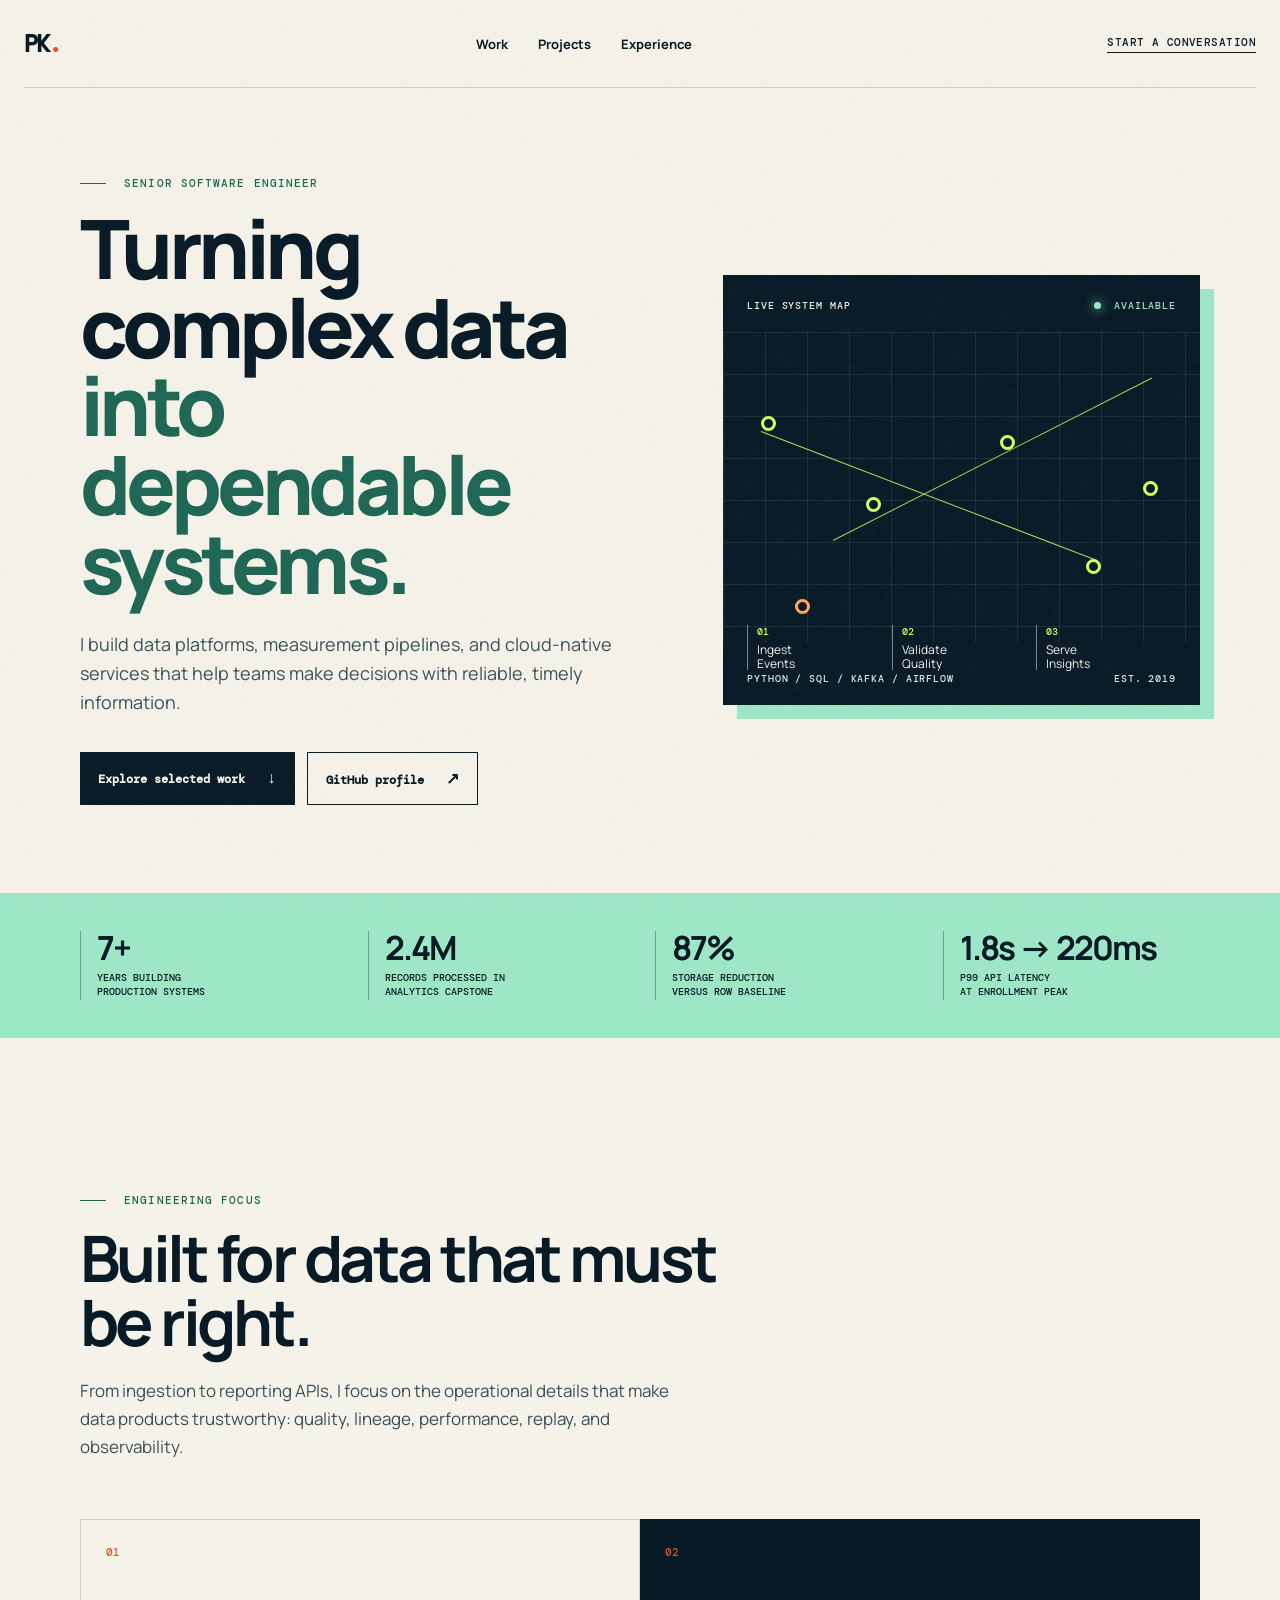
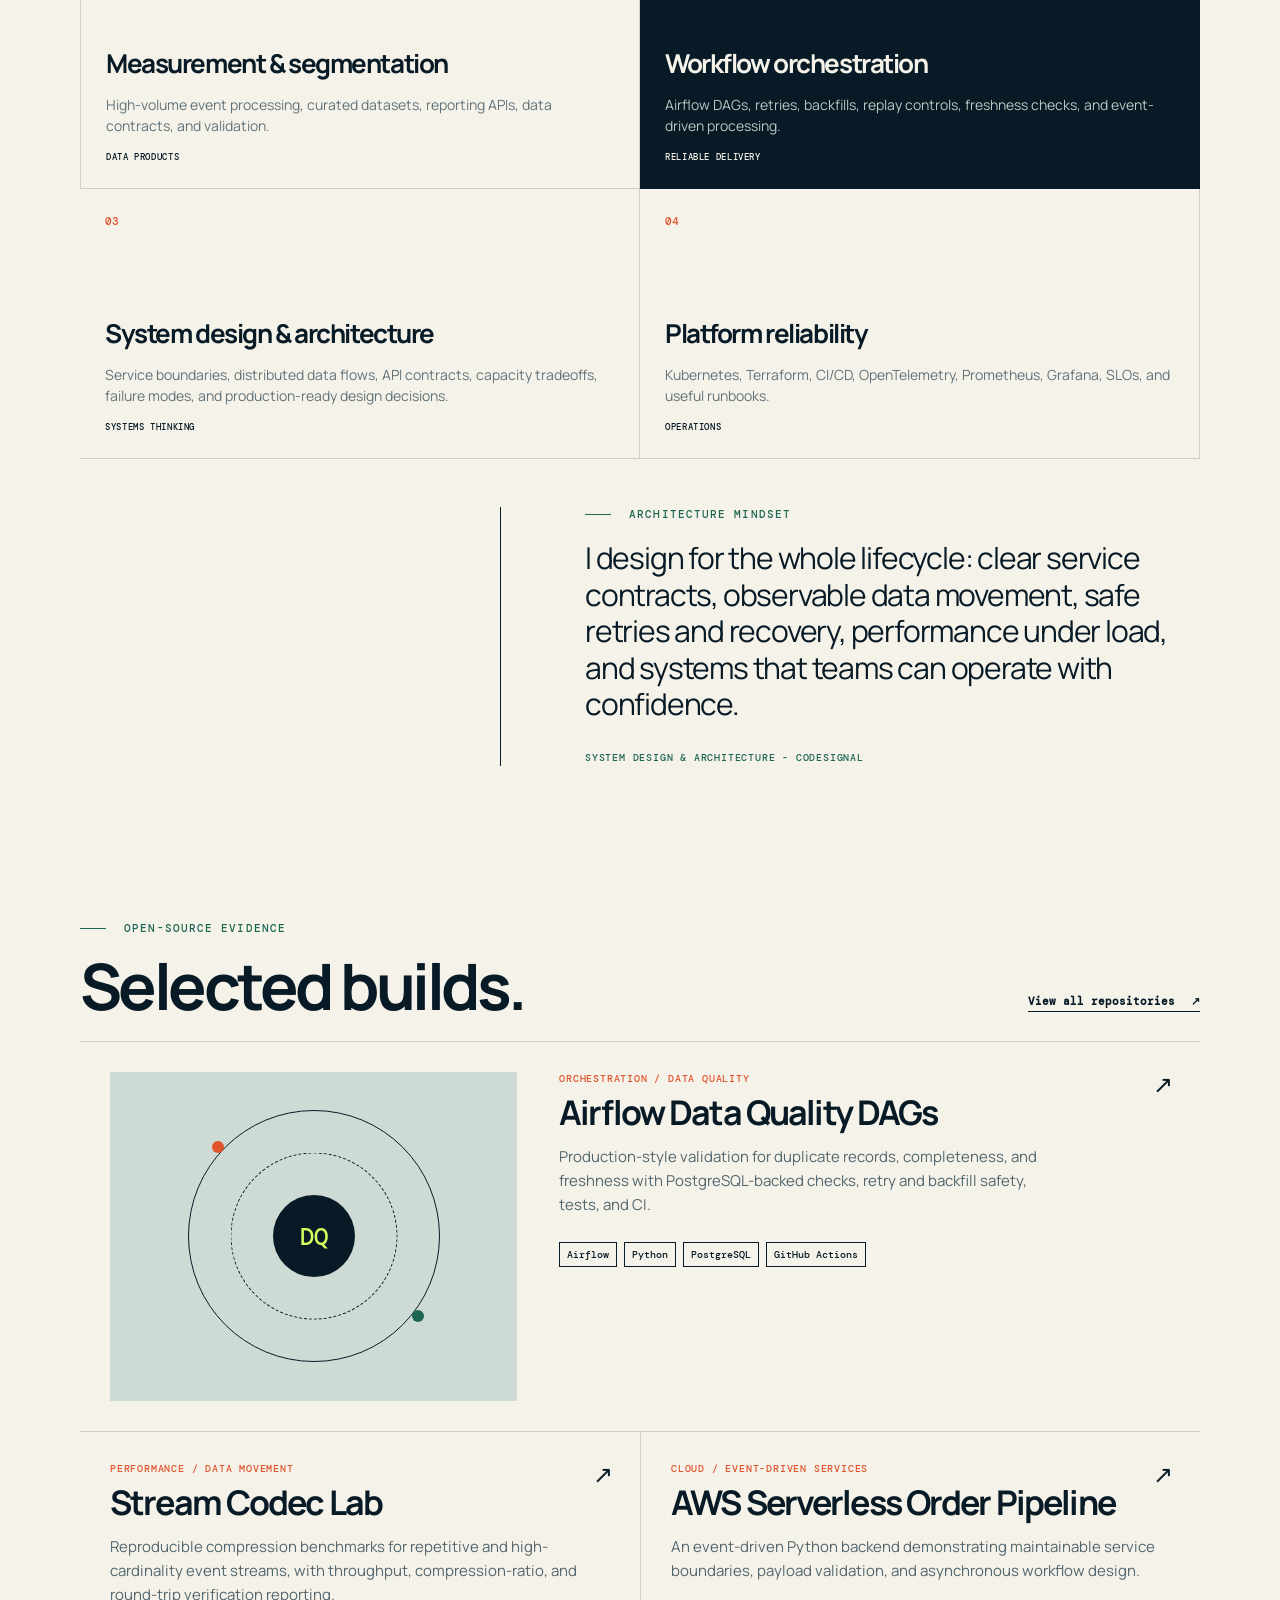
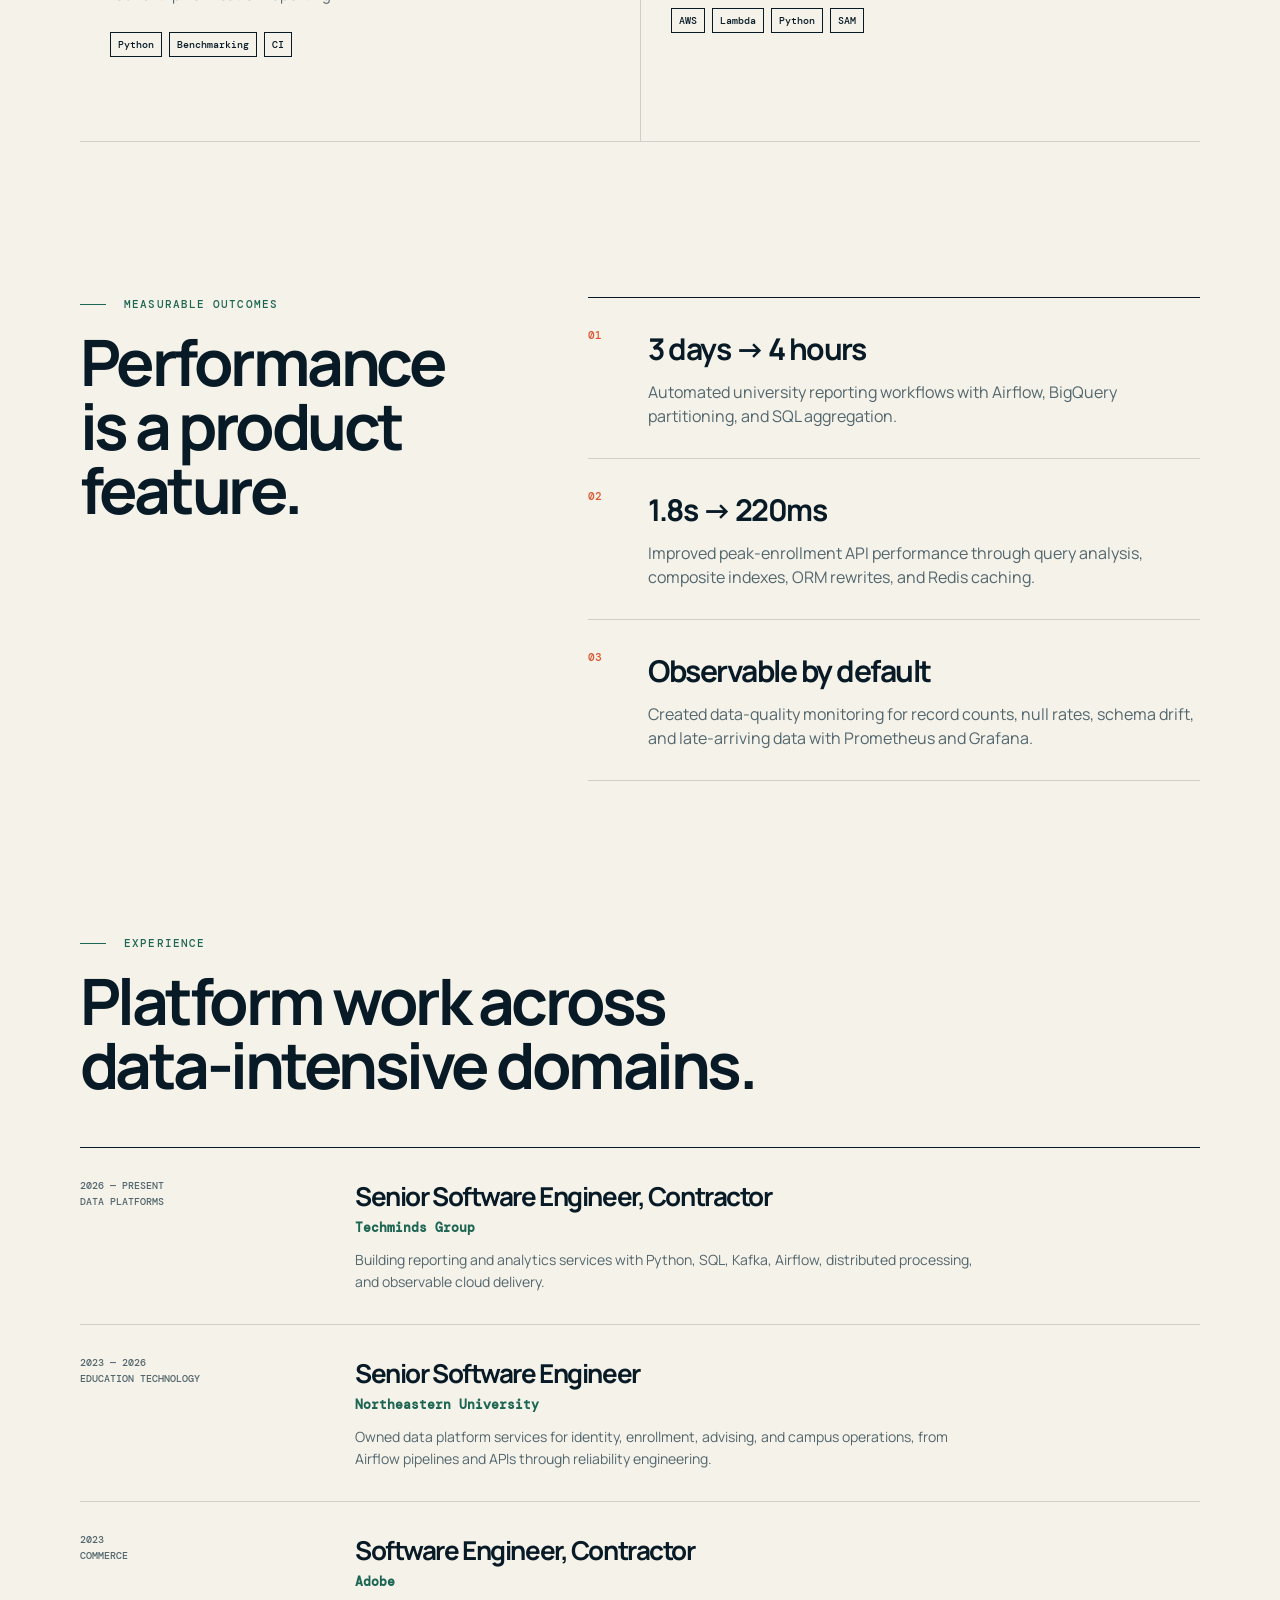
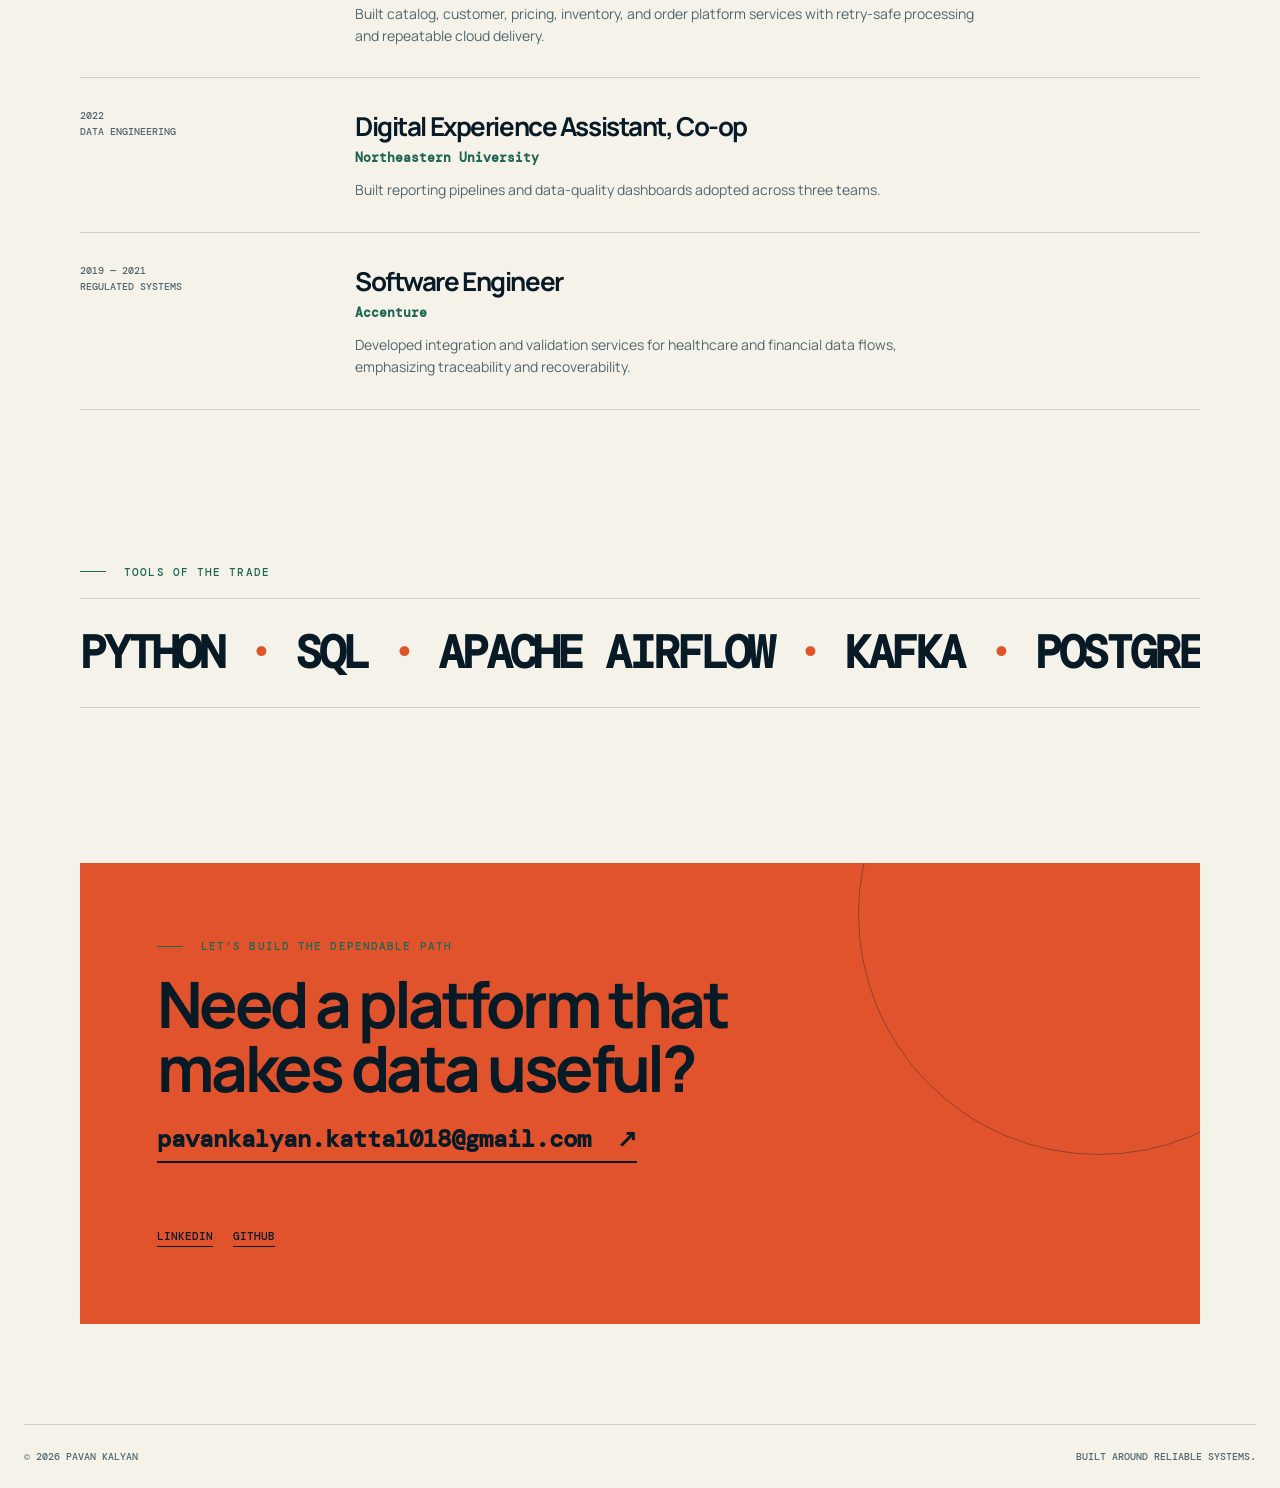
==== index.html @ f35959a1 "Highlight system design architecture experience" ====
<!doctype html>
<html lang="en">
  <head>
    <meta charset="UTF-8" />
    <meta name="viewport" content="width=device-width, initial-scale=1.0" />
    <meta
      name="description"
      content="Pavan Kalyan is a senior software engineer building reliable data platforms, measurement pipelines, and cloud-native services."
    />
    <title>Pavan Kalyan | Data Platform Engineer</title>
    <link rel="preconnect" href="https://fonts.googleapis.com" />
    <link rel="preconnect" href="https://fonts.gstatic.com" crossorigin />
    <link
      href="https://fonts.googleapis.com/css2?family=DM+Mono:wght@400;500&family=Manrope:wght@400;500;600;700;800&display=swap"
      rel="stylesheet"
    />
    <link rel="stylesheet" href="styles.css" />
  </head>
  <body>
    <div class="noise" aria-hidden="true"></div>
    <header class="site-header">
      <a class="wordmark" href="#top" aria-label="Pavan Kalyan home">PK<span>.</span></a>
      <nav aria-label="Primary navigation">
        <a href="#work">Work</a>
        <a href="#projects">Projects</a>
        <a href="#experience">Experience</a>
      </nav>
      <a class="header-link" href="mailto:pavankalyan.katta1018@gmail.com">Start a conversation</a>
    </header>

    <main id="top">
      <section class="hero section-shell">
        <div class="hero-copy reveal">
          <p class="eyebrow"><span></span> Senior software engineer</p>
          <h1>Turning complex data <em>into dependable systems.</em></h1>
          <p class="lede">
            I build data platforms, measurement pipelines, and cloud-native services that help teams make decisions with reliable, timely information.
          </p>
          <div class="hero-actions">
            <a class="button button-primary" href="#projects">Explore selected work <span aria-hidden="true">↓</span></a>
            <a class="button button-secondary" href="https://github.com/PavanKalyan-1718" target="_blank" rel="noreferrer">GitHub profile <span aria-hidden="true">↗</span></a>
          </div>
        </div>
        <div class="signal-panel reveal" aria-label="Engineering focus areas">
          <div class="panel-topline"><span>LIVE SYSTEM MAP</span><span class="status"><i></i> AVAILABLE</span></div>
          <div class="signal-grid" aria-hidden="true">
            <span class="node node-one"></span><span class="node node-two"></span><span class="node node-three"></span>
            <span class="node node-four"></span><span class="node node-five"></span><span class="node node-six"></span>
          </div>
          <div class="signal-categories">
            <div><strong>01</strong><span>Ingest<br />Events</span></div>
            <div><strong>02</strong><span>Validate<br />Quality</span></div>
            <div><strong>03</strong><span>Serve<br />Insights</span></div>
          </div>
          <div class="panel-footer"><span>PYTHON / SQL / KAFKA / AIRFLOW</span><span>EST. 2019</span></div>
        </div>
      </section>

      <section class="proof-band" aria-label="Career highlights">
        <div><strong>7+</strong><span>years building<br />production systems</span></div>
        <div><strong>2.4M</strong><span>records processed in<br />analytics capstone</span></div>
        <div><strong>87%</strong><span>storage reduction<br />versus row baseline</span></div>
        <div><strong>1.8s → 220ms</strong><span>p99 API latency<br />at enrollment peak</span></div>
      </section>

      <section class="work section-shell" id="work">
        <div class="section-intro reveal">
          <p class="eyebrow"><span></span> Engineering focus</p>
          <h2>Built for data that must be right.</h2>
          <p>From ingestion to reporting APIs, I focus on the operational details that make data products trustworthy: quality, lineage, performance, replay, and observability.</p>
        </div>
        <div class="focus-grid">
          <article class="focus-card reveal"><span class="card-index">01</span><h3>Measurement &amp; segmentation</h3><p>High-volume event processing, curated datasets, reporting APIs, data contracts, and validation.</p><span class="tag">DATA PRODUCTS</span></article>
          <article class="focus-card focus-card-featured reveal"><span class="card-index">02</span><h3>Workflow orchestration</h3><p>Airflow DAGs, retries, backfills, replay controls, freshness checks, and event-driven processing.</p><span class="tag">RELIABLE DELIVERY</span></article>
          <article class="focus-card reveal"><span class="card-index">03</span><h3>System design &amp; architecture</h3><p>Service boundaries, distributed data flows, API contracts, capacity tradeoffs, failure modes, and production-ready design decisions.</p><span class="tag">SYSTEMS THINKING</span></article>
          <article class="focus-card reveal"><span class="card-index">04</span><h3>Platform reliability</h3><p>Kubernetes, Terraform, CI/CD, OpenTelemetry, Prometheus, Grafana, SLOs, and useful runbooks.</p><span class="tag">OPERATIONS</span></article>
        </div>
        <aside class="architecture-note reveal">
          <p class="eyebrow"><span></span> Architecture mindset</p>
          <p>I design for the whole lifecycle: clear service contracts, observable data movement, safe retries and recovery, performance under load, and systems that teams can operate with confidence.</p>
          <span>System Design &amp; Architecture - CodeSignal</span>
        </aside>
      </section>

      <section class="projects section-shell" id="projects">
        <div class="section-heading reveal"><div><p class="eyebrow"><span></span> Open-source evidence</p><h2>Selected builds.</h2></div><a href="https://github.com/PavanKalyan-1718?tab=repositories" target="_blank" rel="noreferrer">View all repositories <span>↗</span></a></div>
        <div class="project-list">
          <a class="project-card project-main reveal" href="https://github.com/PavanKalyan-1718/airflow-data-quality-dags" target="_blank" rel="noreferrer">
            <div class="project-visual airflow-visual"><span class="orbit orbit-a"></span><span class="orbit orbit-b"></span><span class="core">DQ</span></div>
            <div class="project-content"><p class="project-kicker">ORCHESTRATION / DATA QUALITY</p><h3>Airflow Data Quality DAGs</h3><p>Production-style validation for duplicate records, completeness, and freshness with PostgreSQL-backed checks, retry and backfill safety, tests, and CI.</p><div class="stack"><span>Airflow</span><span>Python</span><span>PostgreSQL</span><span>GitHub Actions</span></div></div><span class="project-arrow">↗</span>
          </a>
          <a class="project-card project-secondary reveal" href="https://github.com/PavanKalyan-1718/stream-codec-lab" target="_blank" rel="noreferrer">
            <div class="project-content"><p class="project-kicker">PERFORMANCE / DATA MOVEMENT</p><h3>Stream Codec Lab</h3><p>Reproducible compression benchmarks for repetitive and high-cardinality event streams, with throughput, compression-ratio, and round-trip verification reporting.</p><div class="stack"><span>Python</span><span>Benchmarking</span><span>CI</span></div></div><span class="project-arrow">↗</span>
          </a>
          <a class="project-card project-secondary reveal" href="https://github.com/PavanKalyan-1718/aws-serverless-order-pipeline" target="_blank" rel="noreferrer">
            <div class="project-content"><p class="project-kicker">CLOUD / EVENT-DRIVEN SERVICES</p><h3>AWS Serverless Order Pipeline</h3><p>An event-driven Python backend demonstrating maintainable service boundaries, payload validation, and asynchronous workflow design.</p><div class="stack"><span>AWS</span><span>Lambda</span><span>Python</span><span>SAM</span></div></div><span class="project-arrow">↗</span>
          </a>
        </div>
      </section>

      <section class="impact section-shell">
        <div class="impact-sticky reveal"><p class="eyebrow"><span></span> Measurable outcomes</p><h2>Performance is a product feature.</h2></div>
        <div class="impact-list">
          <article class="impact-item reveal"><span>01</span><div><strong>3 days → 4 hours</strong><p>Automated university reporting workflows with Airflow, BigQuery partitioning, and SQL aggregation.</p></div></article>
          <article class="impact-item reveal"><span>02</span><div><strong>1.8s → 220ms</strong><p>Improved peak-enrollment API performance through query analysis, composite indexes, ORM rewrites, and Redis caching.</p></div></article>
          <article class="impact-item reveal"><span>03</span><div><strong>Observable by default</strong><p>Created data-quality monitoring for record counts, null rates, schema drift, and late-arriving data with Prometheus and Grafana.</p></div></article>
        </div>
      </section>

      <section class="experience section-shell" id="experience">
        <div class="section-intro reveal"><p class="eyebrow"><span></span> Experience</p><h2>Platform work across data-intensive domains.</h2></div>
        <div class="timeline">
          <article class="timeline-item reveal"><div class="timeline-meta"><span>2026 — Present</span><span>Data Platforms</span></div><div><h3>Senior Software Engineer, Contractor</h3><p class="company">Techminds Group</p><p>Building reporting and analytics services with Python, SQL, Kafka, Airflow, distributed processing, and observable cloud delivery.</p></div></article>
          <article class="timeline-item reveal"><div class="timeline-meta"><span>2023 — 2026</span><span>Education Technology</span></div><div><h3>Senior Software Engineer</h3><p class="company">Northeastern University</p><p>Owned data platform services for identity, enrollment, advising, and campus operations, from Airflow pipelines and APIs through reliability engineering.</p></div></article>
          <article class="timeline-item reveal"><div class="timeline-meta"><span>2023</span><span>Commerce</span></div><div><h3>Software Engineer, Contractor</h3><p class="company">Adobe</p><p>Built catalog, customer, pricing, inventory, and order platform services with retry-safe processing and repeatable cloud delivery.</p></div></article>
          <article class="timeline-item reveal"><div class="timeline-meta"><span>2022</span><span>Data Engineering</span></div><div><h3>Digital Experience Assistant, Co-op</h3><p class="company">Northeastern University</p><p>Built reporting pipelines and data-quality dashboards adopted across three teams.</p></div></article>
          <article class="timeline-item reveal"><div class="timeline-meta"><span>2019 — 2021</span><span>Regulated Systems</span></div><div><h3>Software Engineer</h3><p class="company">Accenture</p><p>Developed integration and validation services for healthcare and financial data flows, emphasizing traceability and recoverability.</p></div></article>
        </div>
      </section>

      <section class="toolkit section-shell"><p class="eyebrow"><span></span> Tools of the trade</p><div class="marquee" aria-label="Technical tools"><div>PYTHON <i>·</i> SQL <i>·</i> APACHE AIRFLOW <i>·</i> KAFKA <i>·</i> POSTGRESQL <i>·</i> BIGQUERY <i>·</i> KUBERNETES <i>·</i> TERRAFORM <i>·</i> OPENTELEMETRY <i>·</i> PROMETHEUS <i>·</i> GRAFANA <i>·</i></div></div></section>

      <section class="contact section-shell"><div class="contact-card reveal"><p class="eyebrow"><span></span> Let’s build the dependable path</p><h2>Need a platform that makes data useful?</h2><a href="mailto:pavankalyan.katta1018@gmail.com">pavankalyan.katta1018@gmail.com <span>↗</span></a><div class="contact-links"><a href="https://www.linkedin.com/in/pavankatta1718/" target="_blank" rel="noreferrer">LinkedIn</a><a href="https://github.com/PavanKalyan-1718" target="_blank" rel="noreferrer">GitHub</a></div></div></section>
    </main>

    <footer><span>© <span id="year"></span> Pavan Kalyan</span><span>Built around reliable systems.</span></footer>
    <script src="script.js"></script>
  </body>
</html>
---- styles.css ----
:root { --ink: #071a26; --navy: #0b2433; --paper: #f5f2e9; --mist: #dce8e2; --mint: #9de6c6; --acid: #d7ff5f; --amber: #ffa56c; --line: rgba(7, 26, 38, .16); --mono: "DM Mono", monospace; --display: "Manrope", sans-serif; }
* { box-sizing: border-box; }
html { scroll-behavior: smooth; }
body { margin: 0; color: var(--ink); background: var(--paper); font-family: var(--display); overflow-x: hidden; }
a { color: inherit; text-decoration: none; }
.noise { position: fixed; inset: 0; pointer-events: none; opacity: .18; z-index: 5; background-image: url("data:image/svg+xml,%3Csvg viewBox='0 0 180 180' xmlns='http://www.w3.org/2000/svg'%3E%3Cfilter id='n'%3E%3CfeTurbulence type='fractalNoise' baseFrequency='.9' numOctaves='4' stitchTiles='stitch'/%3E%3C/filter%3E%3Crect width='100%25' height='100%25' filter='url(%23n)' opacity='.18'/%3E%3C/svg%3E"); }
.site-header { width: min(1280px, calc(100% - 48px)); margin: auto; height: 88px; display: flex; align-items: center; justify-content: space-between; border-bottom: 1px solid var(--line); position: relative; z-index: 10; }
.wordmark { font: 700 24px var(--mono); letter-spacing: -2px; }.wordmark span { color: #e0532c; }.site-header nav { display: flex; gap: 30px; font-size: 13px; font-weight: 700; }.site-header nav a:hover, .header-link:hover { color: #e0532c; }.header-link { font: 500 11px var(--mono); text-transform: uppercase; letter-spacing: .04em; border-bottom: 1px solid var(--ink); padding-bottom: 3px; }
.section-shell { width: min(1120px, calc(100% - 48px)); margin: auto; }.hero { min-height: 660px; display: grid; grid-template-columns: 1.1fr .9fr; align-items: center; gap: 60px; padding: 88px 0; }.eyebrow { color: #1e6654; font: 500 11px var(--mono); letter-spacing: .1em; text-transform: uppercase; margin: 0 0 19px; }.eyebrow span { display: inline-block; width: 26px; height: 1px; background: currentColor; vertical-align: middle; margin: 0 10px 2px 0; }
h1, h2, h3, p { margin-top: 0; } h1, h2, h3 { letter-spacing: -.055em; } h1 { font-size: clamp(52px, 6.4vw, 90px); font-weight: 800; line-height: .96; max-width: 680px; margin-bottom: 28px; } h1 em { color: #1e6654; font-style: normal; } .lede { font-size: 18px; line-height: 1.6; max-width: 570px; color: #3a5059; }.hero-actions { display: flex; flex-wrap: wrap; gap: 12px; margin-top: 35px; }.button { font: 700 12px var(--mono); padding: 15px 18px; transition: transform .2s, background .2s; }.button:hover { transform: translateY(-3px); }.button-primary { background: var(--ink); color: var(--paper); }.button-primary span, .button-secondary span { margin-left: 15px; font-size: 16px; }.button-secondary { border: 1px solid var(--ink); }
.signal-panel { min-height: 430px; background: var(--ink); color: var(--paper); padding: 24px; position: relative; overflow: hidden; box-shadow: 14px 14px 0 var(--mint); }.panel-topline, .panel-footer { display: flex; justify-content: space-between; font: 500 10px var(--mono); letter-spacing: .09em; }.status { color: var(--mint); }.status i { display: inline-block; width: 7px; height: 7px; background: var(--mint); border-radius: 50%; margin-right: 6px; box-shadow: 0 0 11px var(--mint); }.signal-grid { position: relative; height: 310px; background-image: linear-gradient(rgba(157,230,198,.11) 1px, transparent 1px), linear-gradient(90deg, rgba(157,230,198,.11) 1px, transparent 1px); background-size: 42px 42px; margin: 20px -24px 0; }.signal-grid::before, .signal-grid::after { content: ""; position: absolute; width: 75%; height: 1px; background: var(--acid); transform-origin: left; opacity: .8; }.signal-grid::before { left: 8%; top: 32%; transform: rotate(21deg); }.signal-grid::after { left: 23%; top: 67%; transform: rotate(-27deg); }.node { position: absolute; width: 15px; height: 15px; border: 3px solid var(--acid); border-radius: 50%; background: var(--ink); z-index: 1; }.node-one { top: 27%; left: 8%; }.node-two { top: 53%; left: 30%; }.node-three { top: 33%; left: 58%; }.node-four { top: 73%; left: 76%; }.node-five { top: 48%; left: 88%; }.node-six { top: 86%; left: 15%; border-color: var(--amber); }.signal-categories { position: absolute; inset: auto 24px 35px; display: grid; grid-template-columns: repeat(3, 1fr); gap: 5px; }.signal-categories div { border-left: 1px solid rgba(245,242,233,.5); padding-left: 9px; display: grid; gap: 5px; }.signal-categories strong { font: 500 10px var(--mono); color: var(--acid); }.signal-categories span { font-size: 12px; line-height: 1.15; }.panel-footer { position: absolute; bottom: 20px; left: 24px; right: 24px; color: var(--mist); }
.proof-band { background: var(--mint); display: grid; grid-template-columns: repeat(4, 1fr); padding: 38px max(24px, calc((100vw - 1120px) / 2)); gap: 30px; }.proof-band div { border-left: 1px solid rgba(7,26,38,.32); padding-left: 16px; }.proof-band strong { display: block; font-size: clamp(25px, 2.6vw, 37px); letter-spacing: -.06em; line-height: 1; }.proof-band span { display: block; font: 500 10px/1.45 var(--mono); margin-top: 7px; text-transform: uppercase; }
.work, .projects, .impact, .experience, .toolkit { padding-top: 155px; }.section-intro { max-width: 690px; }.section-intro h2, .section-heading h2, .impact h2, .contact h2 { font-size: clamp(38px, 5vw, 66px); line-height: 1; margin-bottom: 23px; }.section-intro > p:last-child { font-size: 17px; line-height: 1.65; color: #3a5059; max-width: 610px; }.focus-grid { display: grid; grid-template-columns: repeat(3, 1fr); margin-top: 58px; }.focus-card { border: 1px solid var(--line); min-height: 310px; padding: 25px; display: flex; flex-direction: column; align-items: flex-start; }.focus-card + .focus-card { border-left: 0; }.focus-card-featured { background: var(--ink); color: var(--paper); }.card-index { font: 500 11px var(--mono); color: #e0532c; }.focus-card h3 { font-size: 26px; line-height: 1; margin: auto 0 18px; }.focus-card p { font-size: 14px; line-height: 1.55; color: #61737a; }.focus-card-featured p { color: #b8c9c1; }.tag { font: 500 9px var(--mono); letter-spacing: .07em; }
.section-heading { display: flex; justify-content: space-between; align-items: end; border-bottom: 1px solid var(--line); }.section-heading > a { margin-bottom: 29px; font: 700 11px var(--mono); border-bottom: 1px solid var(--ink); padding-bottom: 3px; }.section-heading > a span { margin-left: 9px; }.project-list { display: grid; grid-template-columns: 1fr 1fr; }.project-card { min-height: 310px; padding: 30px; border-bottom: 1px solid var(--line); position: relative; transition: background .25s, color .25s; }.project-card:hover { background: var(--ink); color: var(--paper); }.project-main { grid-column: 1 / -1; display: grid; grid-template-columns: .8fr 1.2fr; gap: 42px; min-height: 390px; }.project-secondary + .project-secondary { border-left: 1px solid var(--line); }.project-kicker { color: #e0532c; font: 500 10px var(--mono); letter-spacing: .08em; }.project-card h3 { font-size: 34px; line-height: 1; margin-bottom: 16px; }.project-card p:not(.project-kicker) { max-width: 500px; color: #52666e; font-size: 15px; line-height: 1.6; }.project-card:hover p:not(.project-kicker) { color: #c5d3cd; }.stack { display: flex; flex-wrap: wrap; gap: 7px; margin-top: 25px; }.stack span { font: 500 10px var(--mono); border: 1px solid currentColor; padding: 5px 7px; }.project-arrow { position: absolute; top: 25px; right: 27px; font-size: 24px; }.project-visual { background: #cedbd5; min-height: 260px; position: relative; overflow: hidden; }.airflow-visual::before, .airflow-visual::after { content: ""; position: absolute; border: 1px solid var(--ink); border-radius: 50%; width: 250px; height: 250px; left: 50%; top: 50%; transform: translate(-50%, -50%); }.airflow-visual::after { width: 165px; height: 165px; border-style: dashed; animation: spin 20s linear infinite; }.core { position: absolute; z-index: 2; left: 50%; top: 50%; transform: translate(-50%, -50%); background: var(--ink); color: var(--acid); border-radius: 50%; width: 82px; height: 82px; display: grid; place-items: center; font: 500 24px var(--mono); }.orbit { position: absolute; width: 12px; height: 12px; background: #e0532c; border-radius: 50%; z-index: 3; }.orbit-a { left: 25%; top: 21%; }.orbit-b { right: 23%; bottom: 24%; background: #1e6654; }
.impact { display: grid; grid-template-columns: .8fr 1.2fr; gap: 100px; }.impact-sticky { align-self: start; position: sticky; top: 80px; }.impact-list { border-top: 1px solid var(--ink); }.impact-item { display: grid; grid-template-columns: 42px 1fr; gap: 18px; padding: 30px 0; border-bottom: 1px solid var(--line); }.impact-item > span { color: #e0532c; font: 500 11px var(--mono); }.impact-item strong { font-size: 30px; letter-spacing: -.05em; }.impact-item p { color: #52666e; line-height: 1.5; margin: 11px 0 0; }
.timeline { margin-top: 50px; border-top: 1px solid var(--ink); }.timeline-item { display: grid; grid-template-columns: 230px 1fr; gap: 45px; padding: 30px 0; border-bottom: 1px solid var(--line); }.timeline-meta { font: 500 10px/1.6 var(--mono); color: #52666e; text-transform: uppercase; }.timeline-meta span { display: block; }.timeline-item h3 { font-size: 26px; margin-bottom: 5px; }.company { color: #1e6654; font: 600 13px var(--mono); }.timeline-item > div:last-child > p:last-child { color: #52666e; max-width: 620px; font-size: 14px; line-height: 1.6; margin-bottom: 0; }
.toolkit { overflow: hidden; }.marquee { border-top: 1px solid var(--line); border-bottom: 1px solid var(--line); overflow: hidden; white-space: nowrap; padding: 25px 0; }.marquee div { display: inline-block; font: 700 clamp(23px, 3.5vw, 48px) var(--mono); letter-spacing: -.07em; animation: slide 30s linear infinite; }.marquee i { color: #e0532c; font-style: normal; }.contact { padding-bottom: 100px; }.contact-card { margin-top: 155px; background: #e0532c; color: var(--ink); padding: clamp(35px, 6vw, 80px); position: relative; overflow: hidden; }.contact-card::after { content: ""; width: 480px; height: 480px; border: 1px solid rgba(7,26,38,.35); border-radius: 50%; position: absolute; right: -140px; top: -190px; }.contact-card h2 { max-width: 730px; position: relative; z-index: 1; }.contact-card > a { position: relative; z-index: 1; font: 700 clamp(15px, 2vw, 24px) var(--mono); border-bottom: 2px solid var(--ink); padding-bottom: 7px; }.contact-card > a span { margin-left: 12px; }.contact-links { position: relative; z-index: 1; margin-top: 75px; display: flex; gap: 20px; font: 500 11px var(--mono); text-transform: uppercase; }.contact-links a { border-bottom: 1px solid var(--ink); padding-bottom: 3px; } footer { width: min(1280px, calc(100% - 48px)); margin: auto; padding: 25px 0; border-top: 1px solid var(--line); display: flex; justify-content: space-between; font: 500 10px var(--mono); color: #52666e; text-transform: uppercase; }
.reveal { opacity: 0; transform: translateY(16px); transition: opacity .65s ease, transform .65s ease; }.reveal.visible { opacity: 1; transform: translateY(0); } @keyframes spin { to { transform: translate(-50%, -50%) rotate(360deg); } } @keyframes slide { to { transform: translateX(-30%); } }
@media (max-width: 800px) { .site-header { width: min(100% - 32px, 1280px); height: 70px; }.site-header nav { display: none; }.header-link { font-size: 9px; }.section-shell { width: min(100% - 32px, 1120px); }.hero { grid-template-columns: 1fr; padding: 64px 0 88px; gap: 52px; }.signal-panel { min-height: 390px; }.proof-band { grid-template-columns: 1fr 1fr; padding: 30px 16px; gap: 28px 15px; }.work, .projects, .impact, .experience, .toolkit { padding-top: 100px; }.focus-grid, .project-list { grid-template-columns: 1fr; }.focus-card + .focus-card, .project-secondary + .project-secondary { border-left: 1px solid var(--line); border-top: 0; }.project-main { grid-column: auto; grid-template-columns: 1fr; gap: 24px; }.project-visual { min-height: 220px; }.impact { grid-template-columns: 1fr; gap: 35px; }.impact-sticky { position: static; }.timeline-item { grid-template-columns: 1fr; gap: 15px; }.section-heading { align-items: start; flex-direction: column; }.section-heading > a { margin: -10px 0 25px; }.contact-card { margin-top: 100px; }.contact-links { margin-top: 50px; } footer { width: min(100% - 32px, 1280px); }.panel-footer { display: none; } }
@media (prefers-reduced-motion: reduce) { *, *::before, *::after { animation-duration: .01ms !important; animation-iteration-count: 1 !important; scroll-behavior: auto !important; transition-duration: .01ms !important; } }

/* The architecture callout balances the four platform focus areas without turning the portfolio into a skills list. */
.focus-grid { grid-template-columns: repeat(2, 1fr); }
.focus-card { min-height: 270px; }
.focus-card:nth-child(even) { border-left: 0; }
.focus-card:nth-child(n + 3) { border-top: 0; }
.architecture-note { max-width: 700px; margin: 48px 0 0 auto; padding: 0 0 0 84px; border-left: 1px solid var(--ink); }
.architecture-note > p:nth-child(2) { font-size: clamp(20px, 2.4vw, 30px); line-height: 1.22; letter-spacing: -.04em; margin-bottom: 21px; }
.architecture-note > span { color: #1e6654; font: 500 10px var(--mono); letter-spacing: .08em; text-transform: uppercase; }
@media (max-width: 800px) { .focus-card:nth-child(even) { border-left: 1px solid var(--line); } .architecture-note { margin-top: 36px; padding-left: 28px; } }
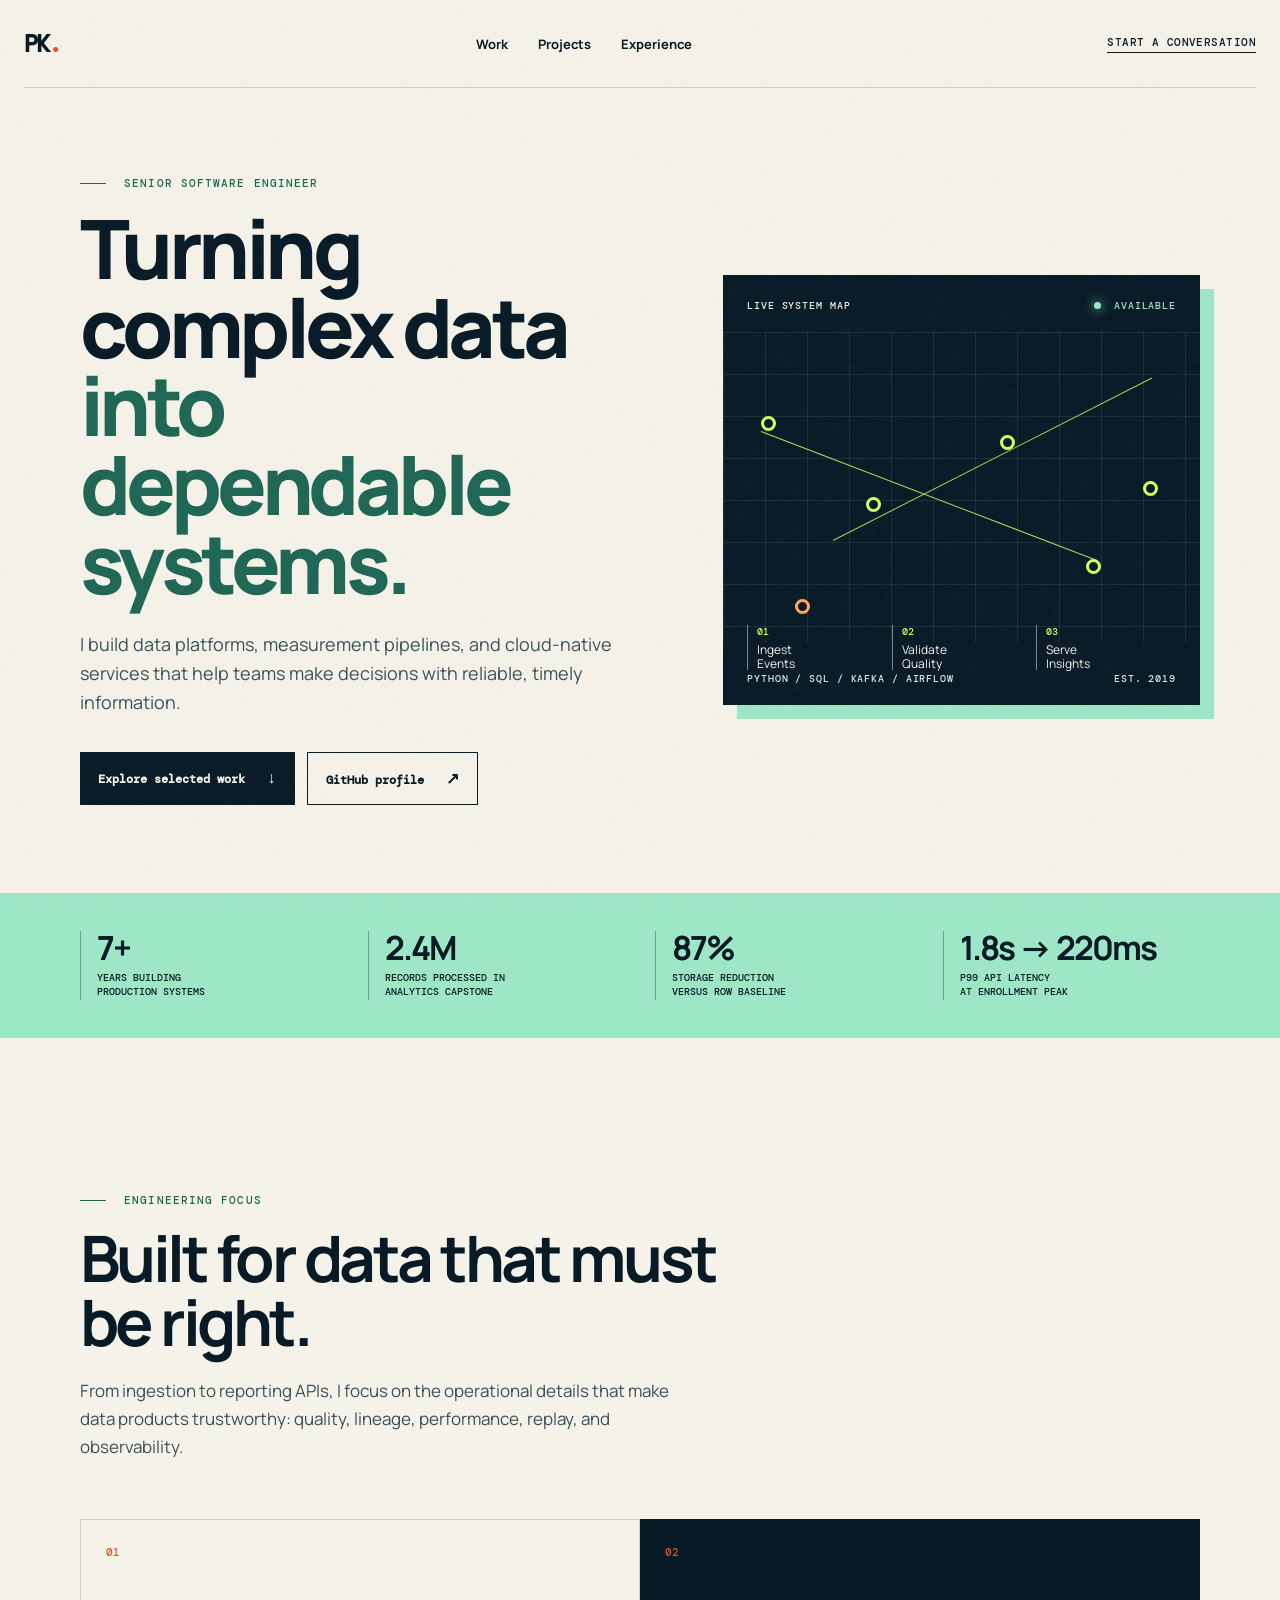
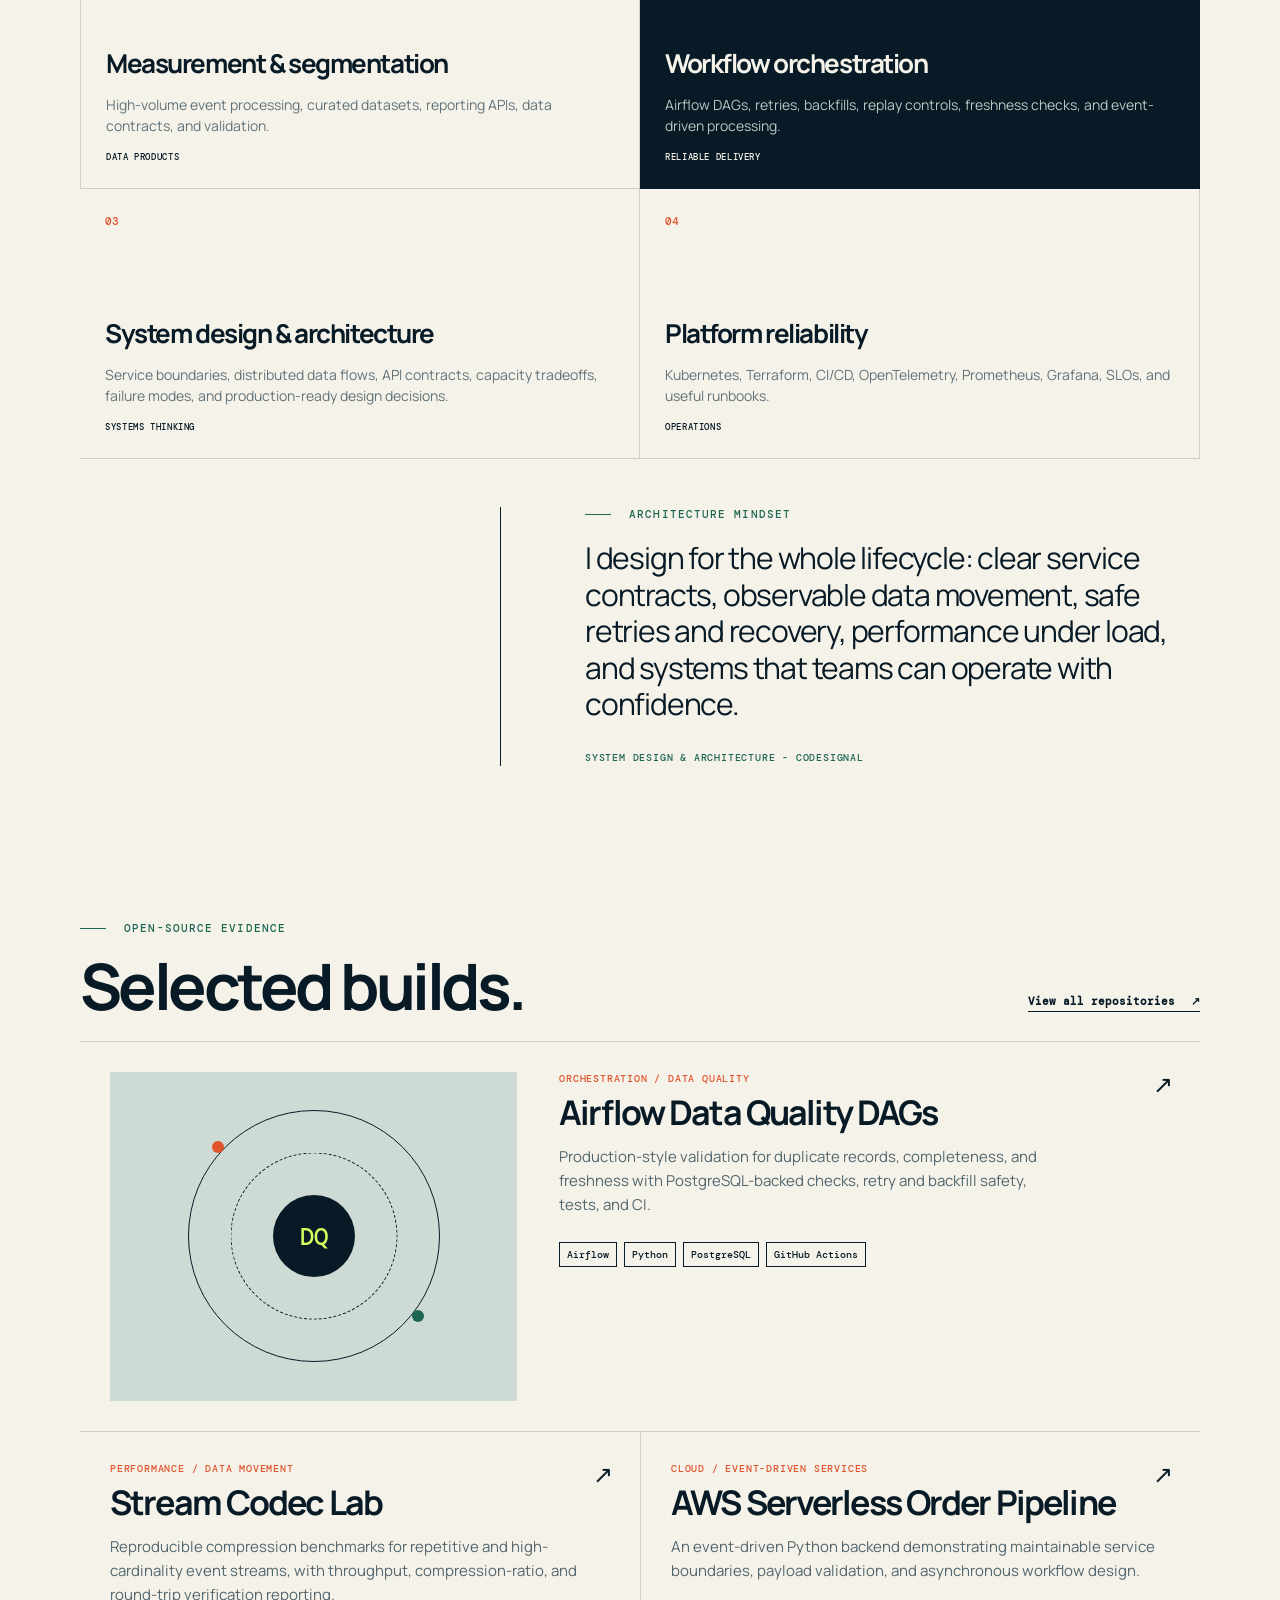
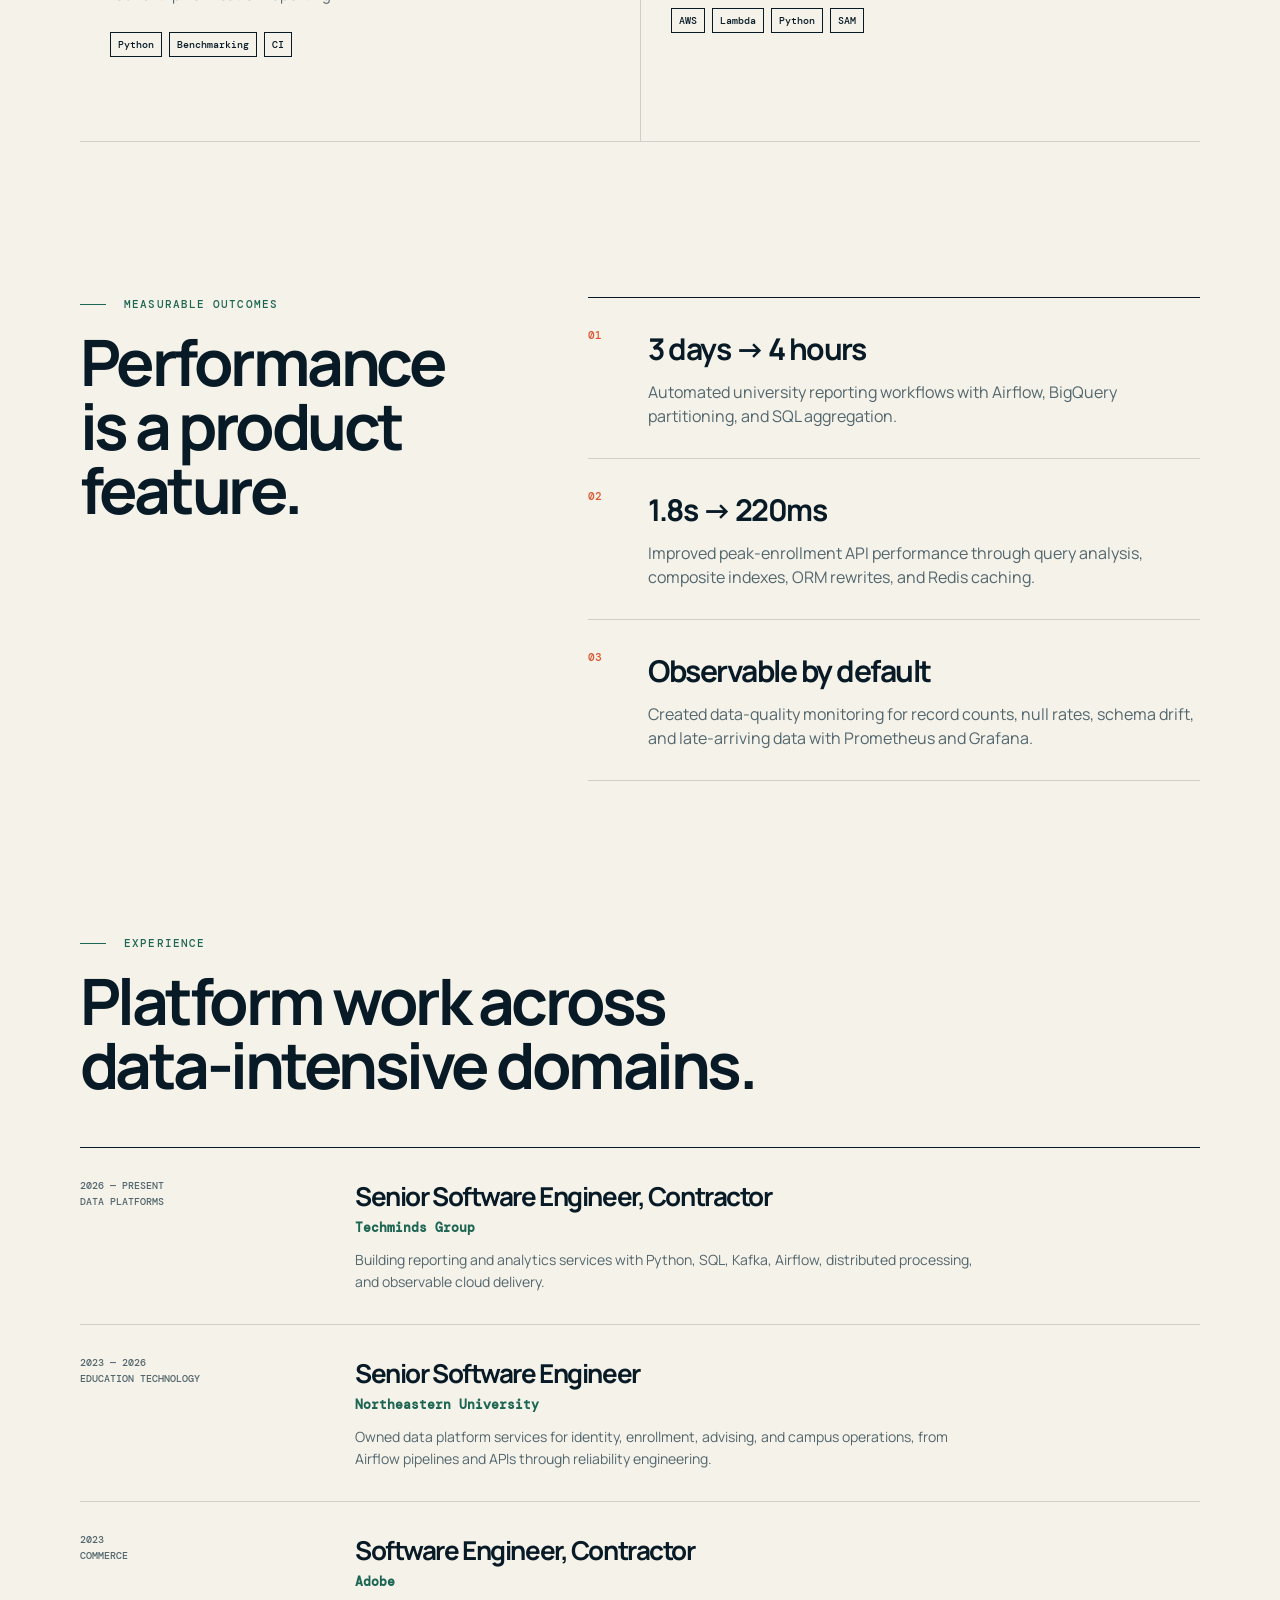
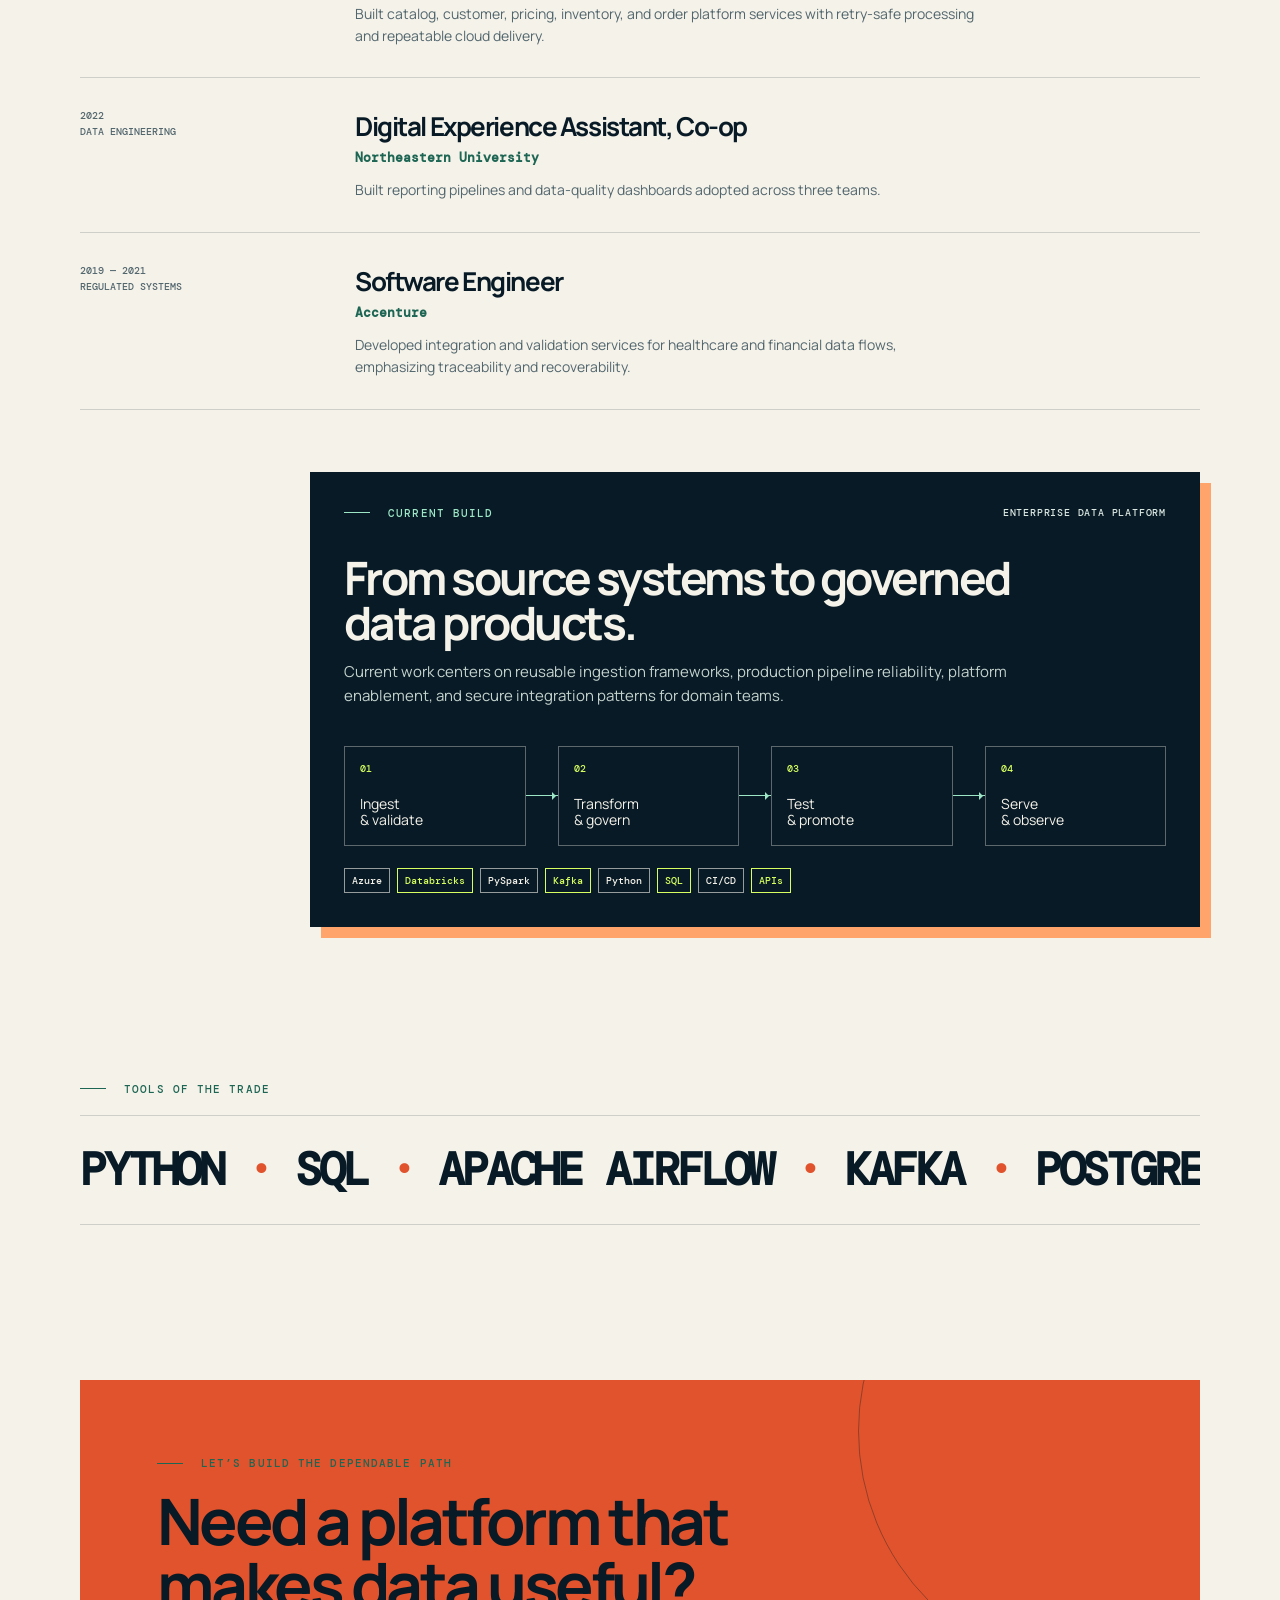
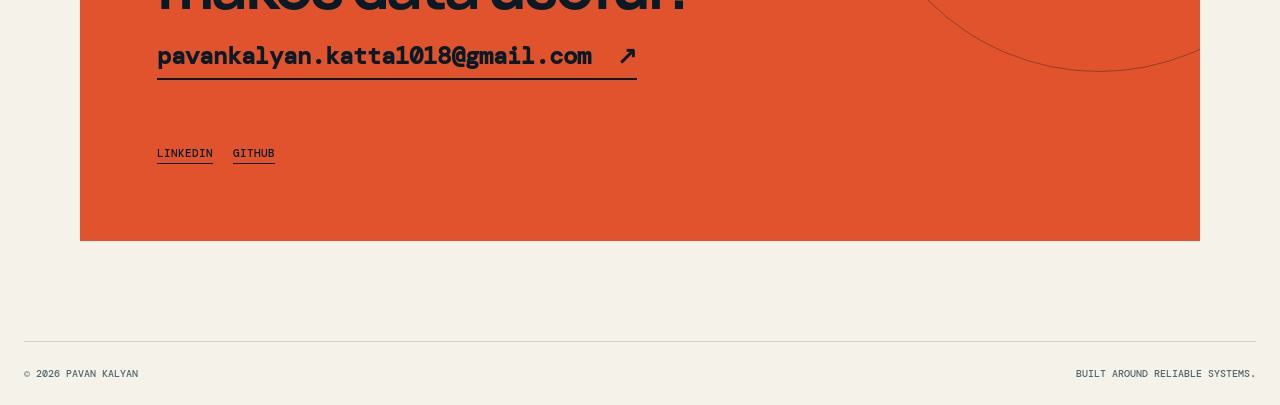
==== commit 60f5f0d0: "Visualize current data platform work" ====
--- a/index.html
+++ b/index.html
@@ -116,6 +116,18 @@
           <article class="timeline-item reveal"><div class="timeline-meta"><span>2022</span><span>Data Engineering</span></div><div><h3>Digital Experience Assistant, Co-op</h3><p class="company">Northeastern University</p><p>Built reporting pipelines and data-quality dashboards adopted across three teams.</p></div></article>
           <article class="timeline-item reveal"><div class="timeline-meta"><span>2019 — 2021</span><span>Regulated Systems</span></div><div><h3>Software Engineer</h3><p class="company">Accenture</p><p>Developed integration and validation services for healthcare and financial data flows, emphasizing traceability and recoverability.</p></div></article>
         </div>
+        <aside class="current-build reveal" aria-label="Current platform delivery focus">
+          <div class="current-build-header"><p class="eyebrow"><span></span> Current build</p><span>ENTERPRISE DATA PLATFORM</span></div>
+          <h3>From source systems to governed data products.</h3>
+          <p>Current work centers on reusable ingestion frameworks, production pipeline reliability, platform enablement, and secure integration patterns for domain teams.</p>
+          <div class="delivery-loop" aria-hidden="true">
+            <div><strong>01</strong><span>Ingest<br />&amp; validate</span></div><i></i>
+            <div><strong>02</strong><span>Transform<br />&amp; govern</span></div><i></i>
+            <div><strong>03</strong><span>Test<br />&amp; promote</span></div><i></i>
+            <div><strong>04</strong><span>Serve<br />&amp; observe</span></div>
+          </div>
+          <div class="current-stack"><span>Azure</span><span>Databricks</span><span>PySpark</span><span>Kafka</span><span>Python</span><span>SQL</span><span>CI/CD</span><span>APIs</span></div>
+        </aside>
       </section>
 
       <section class="toolkit section-shell"><p class="eyebrow"><span></span> Tools of the trade</p><div class="marquee" aria-label="Technical tools"><div>PYTHON <i>·</i> SQL <i>·</i> APACHE AIRFLOW <i>·</i> KAFKA <i>·</i> POSTGRESQL <i>·</i> BIGQUERY <i>·</i> KUBERNETES <i>·</i> TERRAFORM <i>·</i> OPENTELEMETRY <i>·</i> PROMETHEUS <i>·</i> GRAFANA <i>·</i></div></div></section>
--- a/styles.css
+++ b/styles.css
@@ -28,3 +28,6 @@
 .architecture-note > p:nth-child(2) { font-size: clamp(20px, 2.4vw, 30px); line-height: 1.22; letter-spacing: -.04em; margin-bottom: 21px; }
 .architecture-note > span { color: #1e6654; font: 500 10px var(--mono); letter-spacing: .08em; text-transform: uppercase; }
 @media (max-width: 800px) { .focus-card:nth-child(even) { border-left: 1px solid var(--line); } .architecture-note { margin-top: 36px; padding-left: 28px; } }
+
+.current-build { margin: 62px 0 0 230px; padding: 34px; background: var(--ink); color: var(--paper); box-shadow: 11px 11px 0 var(--amber); }.current-build-header { display: flex; justify-content: space-between; gap: 20px; align-items: center; }.current-build-header .eyebrow { color: var(--mint); margin-bottom: 0; }.current-build-header > span { font: 500 10px var(--mono); color: var(--mist); letter-spacing: .08em; }.current-build h3 { max-width: 680px; font-size: clamp(29px, 3.7vw, 46px); line-height: .98; margin: 35px 0 15px; }.current-build > p { max-width: 680px; color: #c5d3cd; font-size: 15px; line-height: 1.6; }.delivery-loop { display: grid; grid-template-columns: 1fr 32px 1fr 32px 1fr 32px 1fr; align-items: center; margin-top: 38px; }.delivery-loop div { min-height: 100px; padding: 15px; border: 1px solid rgba(245,242,233,.36); display: grid; gap: 19px; }.delivery-loop strong { color: var(--acid); font: 500 10px var(--mono); }.delivery-loop span { font-size: 14px; line-height: 1.13; }.delivery-loop i { height: 1px; background: var(--mint); position: relative; }.delivery-loop i::after { content: ""; border: 4px solid transparent; border-left-color: var(--mint); position: absolute; right: -2px; top: -3px; }.current-stack { display: flex; flex-wrap: wrap; gap: 7px; margin-top: 22px; }.current-stack span { border: 1px solid rgba(245,242,233,.6); padding: 5px 7px; font: 500 10px var(--mono); }.current-stack span:nth-child(2n) { border-color: var(--acid); color: var(--acid); }
+@media (max-width: 800px) { .current-build { margin-left: 0; padding: 24px; }.current-build-header { display: block; }.current-build-header .eyebrow { margin-bottom: 14px; }.delivery-loop { grid-template-columns: 1fr; gap: 12px; }.delivery-loop i { width: 1px; height: 20px; justify-self: center; }.delivery-loop i::after { border: 4px solid transparent; border-top-color: var(--mint); right: -3px; top: auto; bottom: -2px; } }
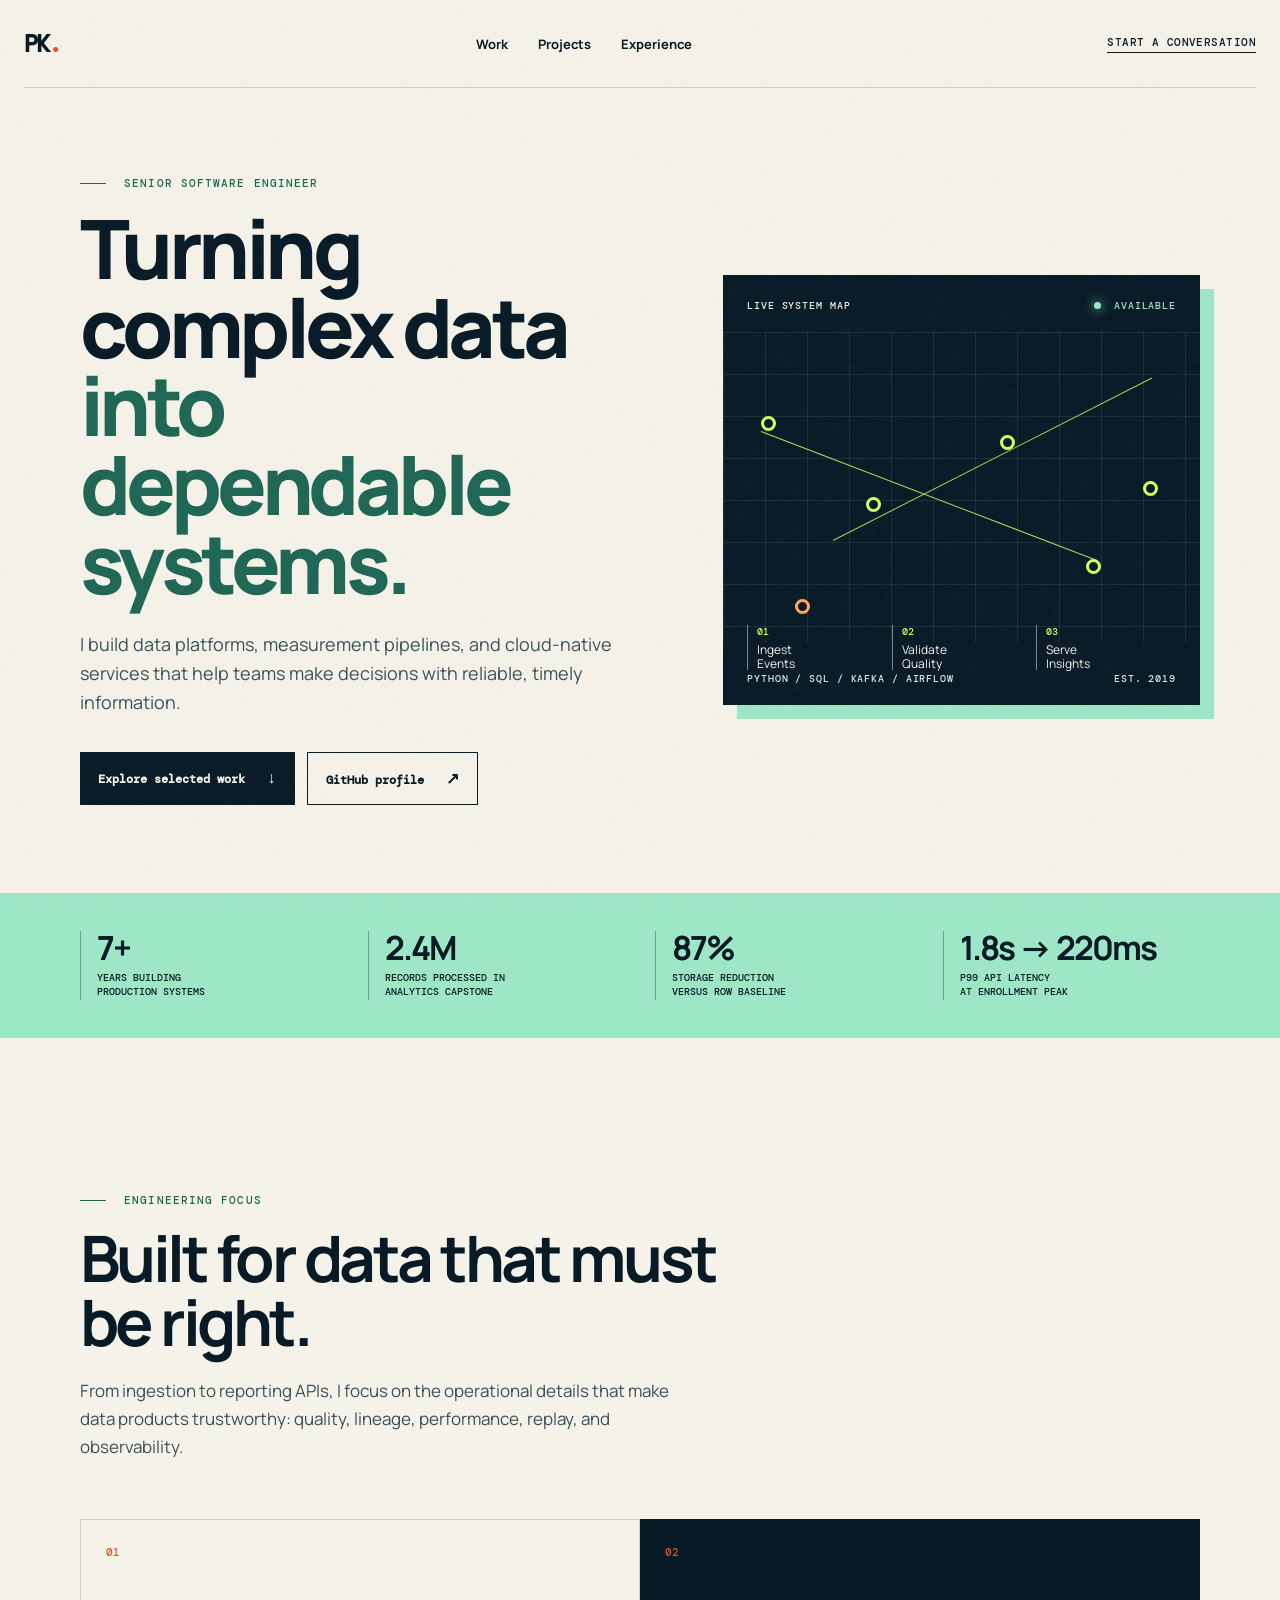
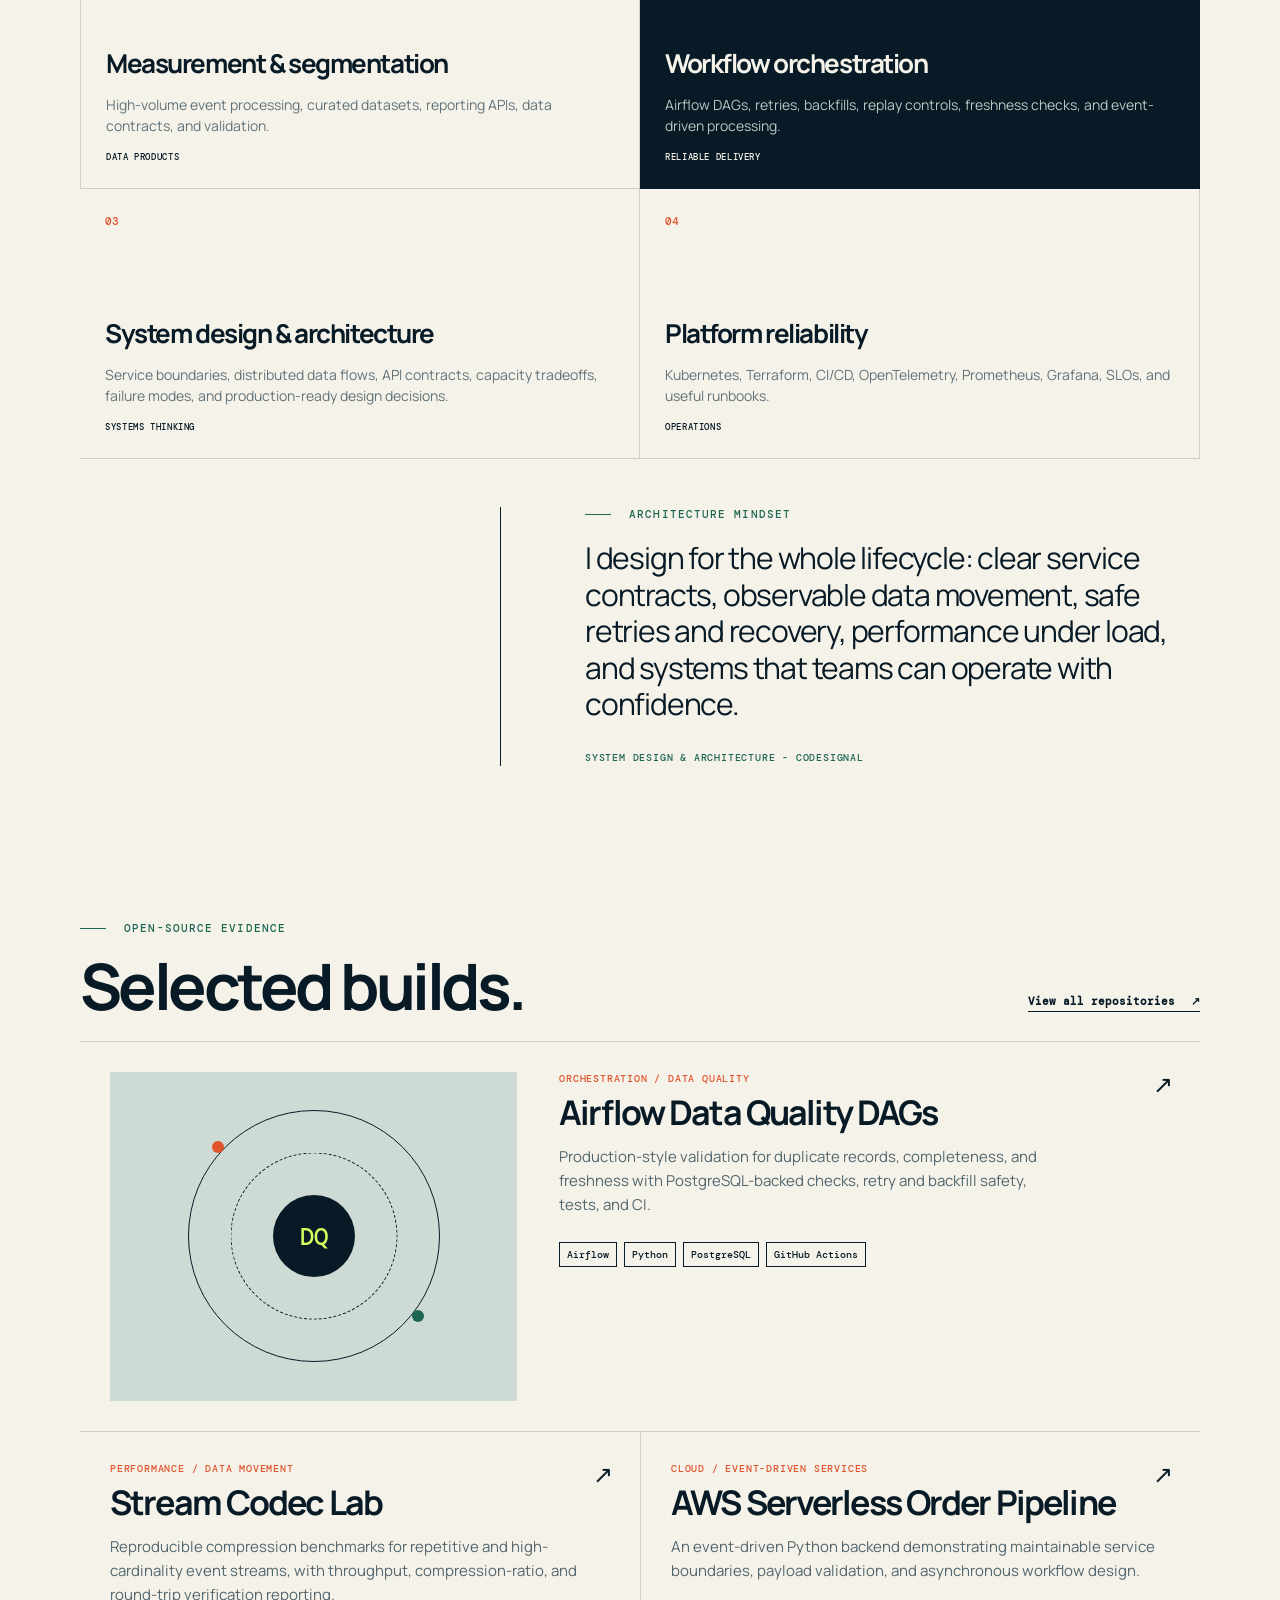
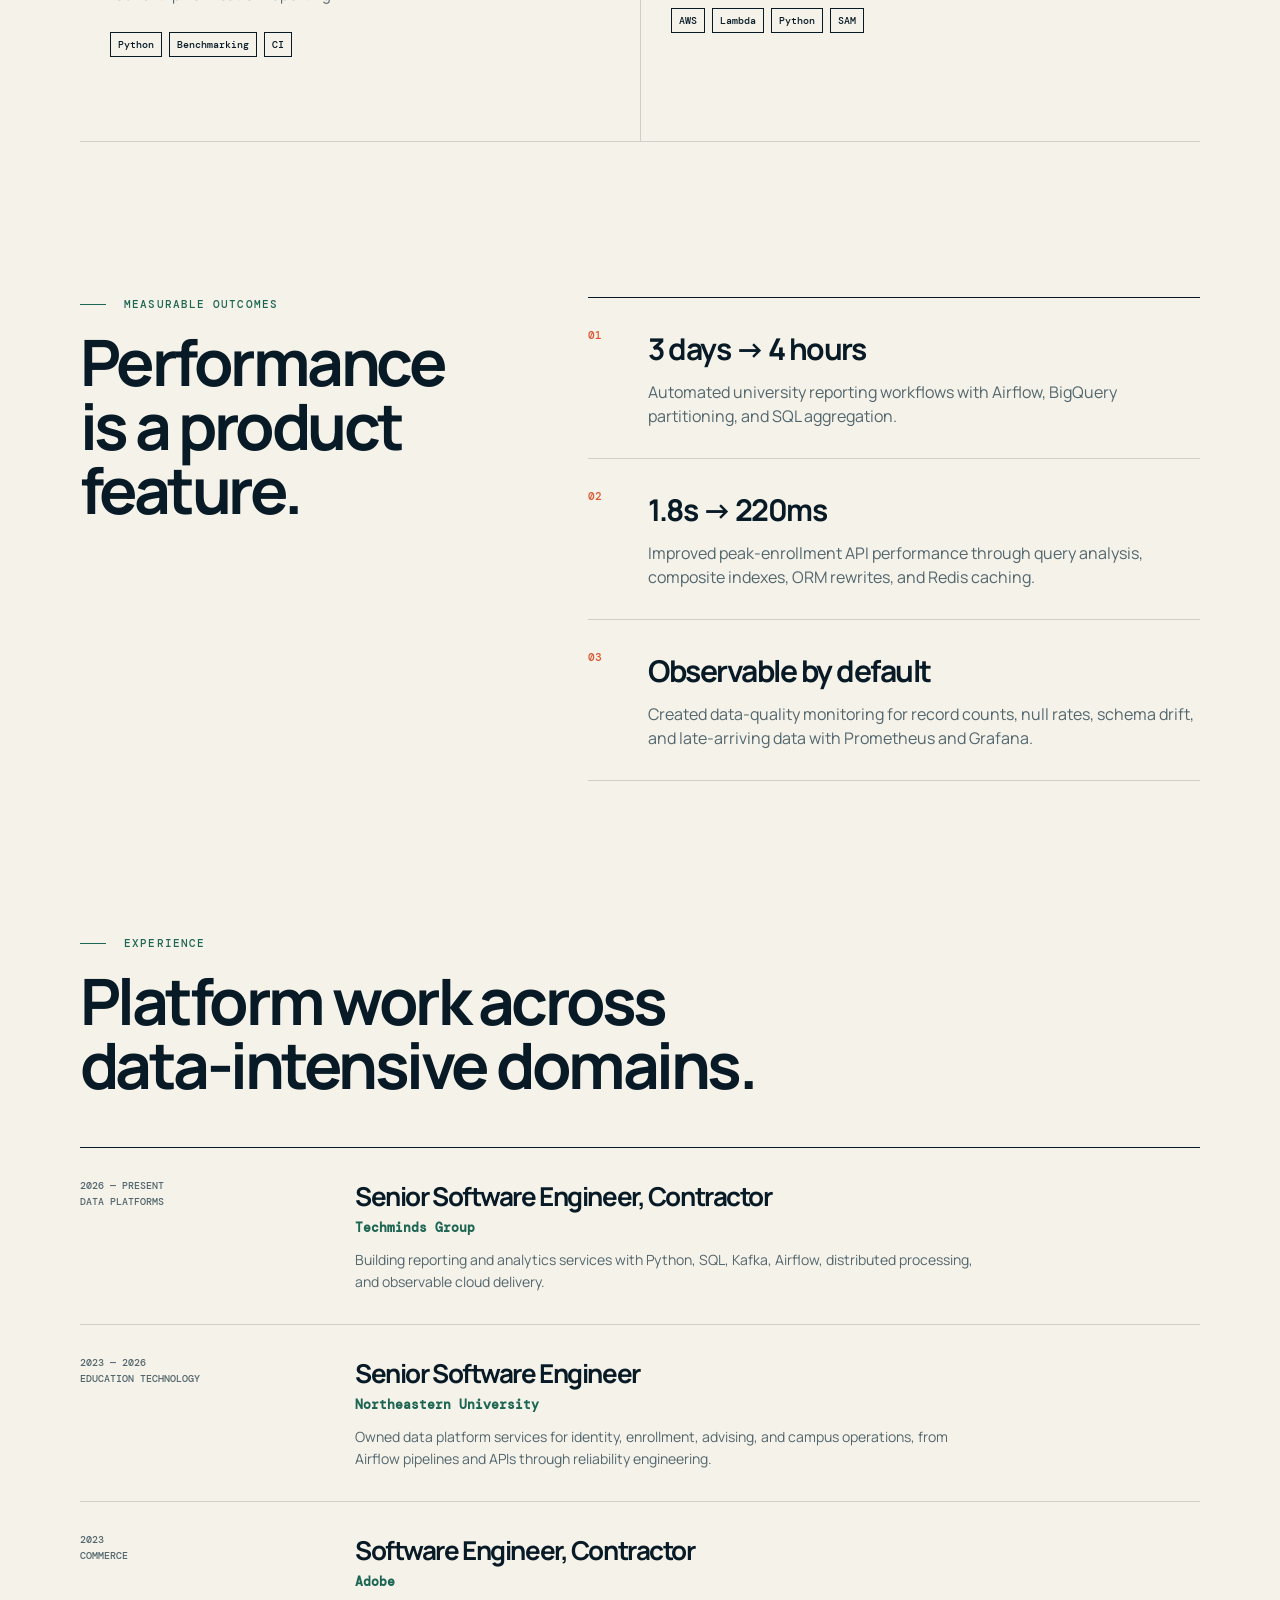
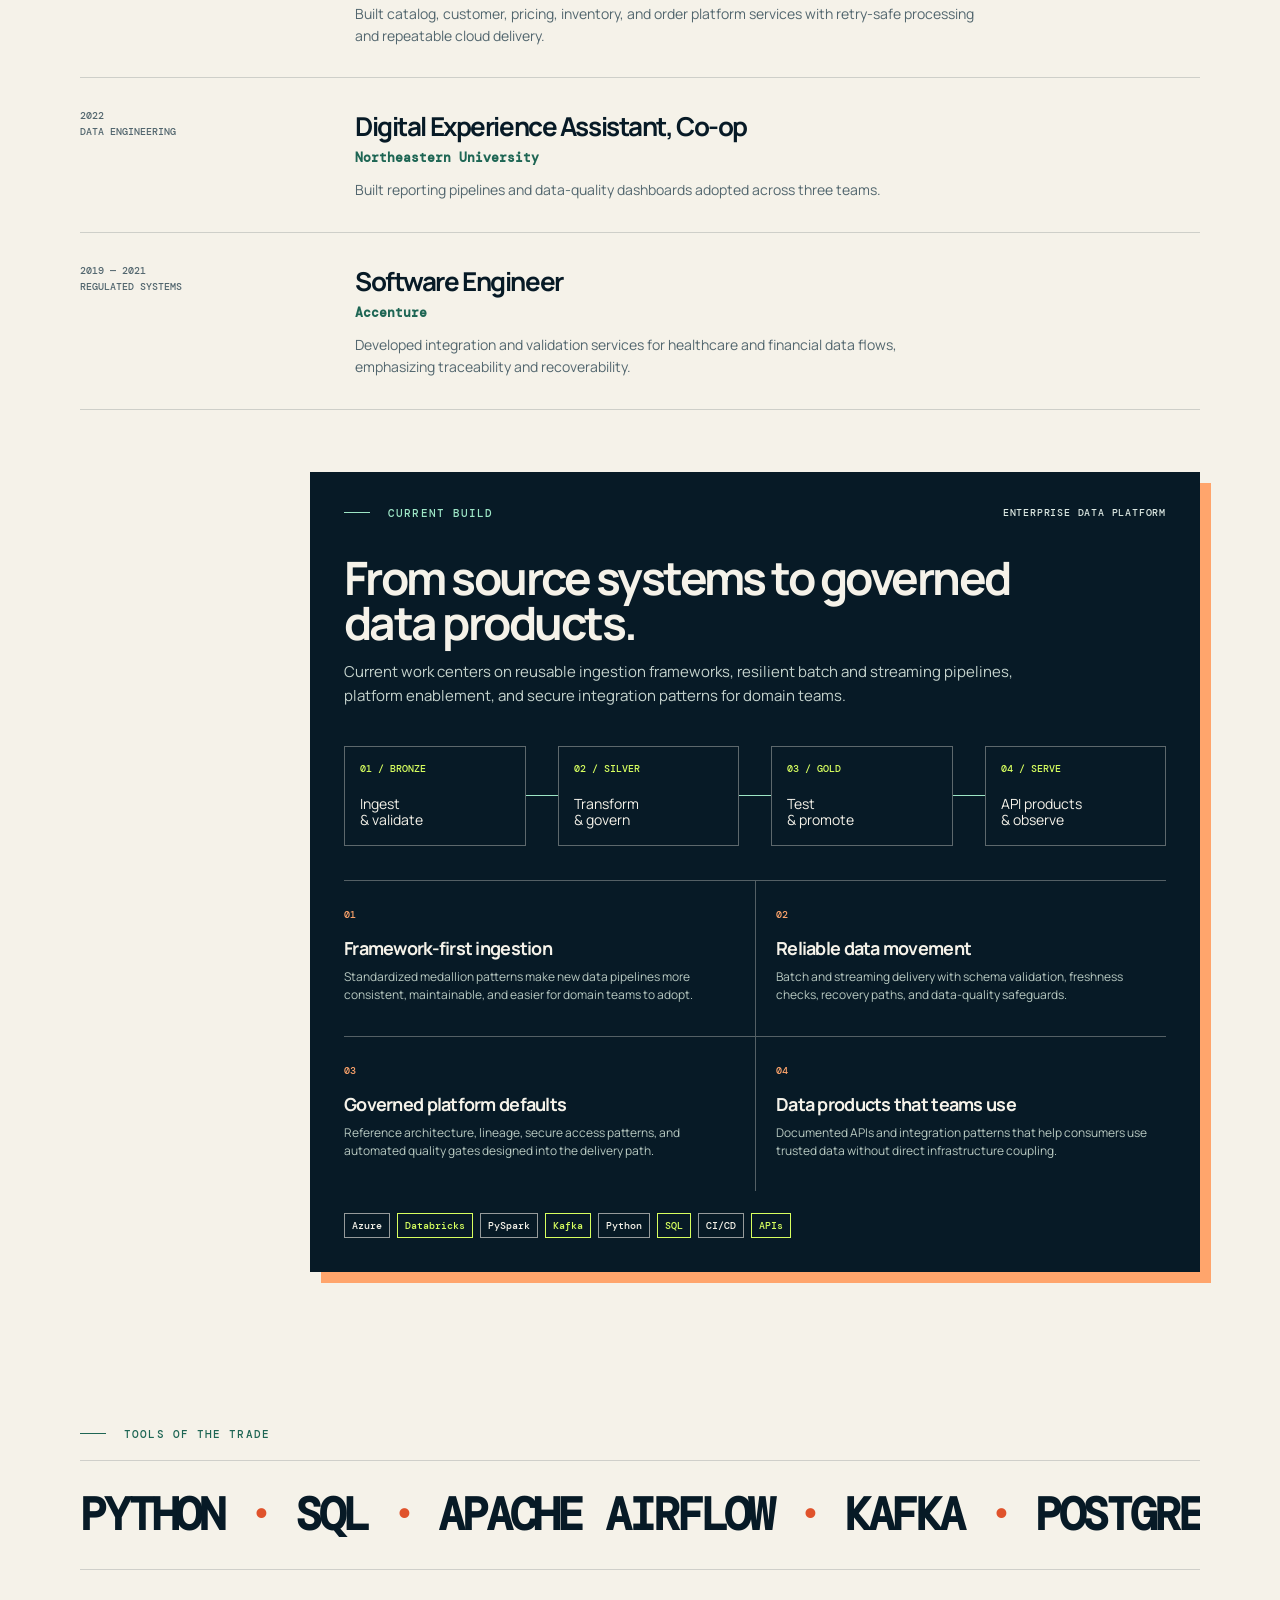
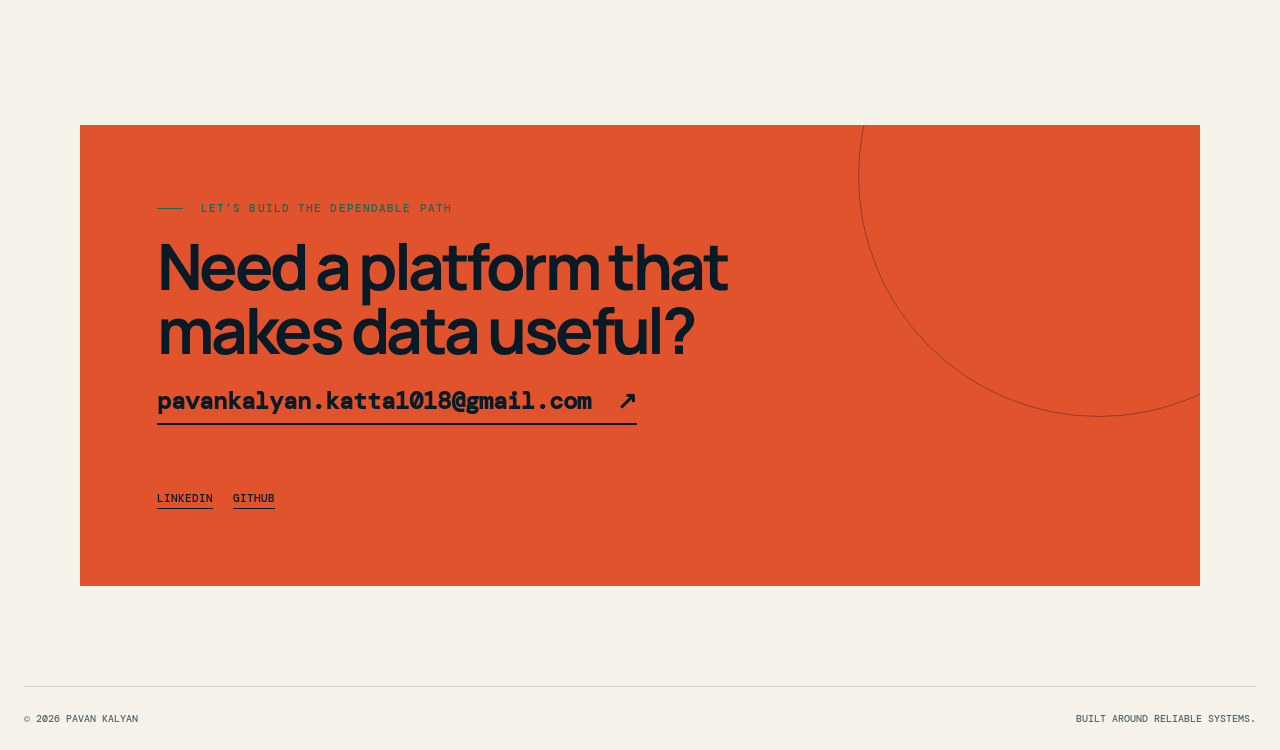
==== commit 49f3ffe5: "Expand anonymized current platform story" ====
--- a/index.html
+++ b/index.html
@@ -119,12 +119,18 @@
         <aside class="current-build reveal" aria-label="Current platform delivery focus">
           <div class="current-build-header"><p class="eyebrow"><span></span> Current build</p><span>ENTERPRISE DATA PLATFORM</span></div>
           <h3>From source systems to governed data products.</h3>
-          <p>Current work centers on reusable ingestion frameworks, production pipeline reliability, platform enablement, and secure integration patterns for domain teams.</p>
+          <p>Current work centers on reusable ingestion frameworks, resilient batch and streaming pipelines, platform enablement, and secure integration patterns for domain teams.</p>
           <div class="delivery-loop" aria-hidden="true">
-            <div><strong>01</strong><span>Ingest<br />&amp; validate</span></div><i></i>
-            <div><strong>02</strong><span>Transform<br />&amp; govern</span></div><i></i>
-            <div><strong>03</strong><span>Test<br />&amp; promote</span></div><i></i>
-            <div><strong>04</strong><span>Serve<br />&amp; observe</span></div>
+            <div><strong>01 / BRONZE</strong><span>Ingest<br />&amp; validate</span></div><i></i>
+            <div><strong>02 / SILVER</strong><span>Transform<br />&amp; govern</span></div><i></i>
+            <div><strong>03 / GOLD</strong><span>Test<br />&amp; promote</span></div><i></i>
+            <div><strong>04 / SERVE</strong><span>API products<br />&amp; observe</span></div>
+          </div>
+          <div class="platform-capabilities">
+            <article><span>01</span><h4>Framework-first ingestion</h4><p>Standardized medallion patterns make new data pipelines more consistent, maintainable, and easier for domain teams to adopt.</p></article>
+            <article><span>02</span><h4>Reliable data movement</h4><p>Batch and streaming delivery with schema validation, freshness checks, recovery paths, and data-quality safeguards.</p></article>
+            <article><span>03</span><h4>Governed platform defaults</h4><p>Reference architecture, lineage, secure access patterns, and automated quality gates designed into the delivery path.</p></article>
+            <article><span>04</span><h4>Data products that teams use</h4><p>Documented APIs and integration patterns that help consumers use trusted data without direct infrastructure coupling.</p></article>
           </div>
           <div class="current-stack"><span>Azure</span><span>Databricks</span><span>PySpark</span><span>Kafka</span><span>Python</span><span>SQL</span><span>CI/CD</span><span>APIs</span></div>
         </aside>
--- a/styles.css
+++ b/styles.css
@@ -31,3 +31,16 @@
 
 .current-build { margin: 62px 0 0 230px; padding: 34px; background: var(--ink); color: var(--paper); box-shadow: 11px 11px 0 var(--amber); }.current-build-header { display: flex; justify-content: space-between; gap: 20px; align-items: center; }.current-build-header .eyebrow { color: var(--mint); margin-bottom: 0; }.current-build-header > span { font: 500 10px var(--mono); color: var(--mist); letter-spacing: .08em; }.current-build h3 { max-width: 680px; font-size: clamp(29px, 3.7vw, 46px); line-height: .98; margin: 35px 0 15px; }.current-build > p { max-width: 680px; color: #c5d3cd; font-size: 15px; line-height: 1.6; }.delivery-loop { display: grid; grid-template-columns: 1fr 32px 1fr 32px 1fr 32px 1fr; align-items: center; margin-top: 38px; }.delivery-loop div { min-height: 100px; padding: 15px; border: 1px solid rgba(245,242,233,.36); display: grid; gap: 19px; }.delivery-loop strong { color: var(--acid); font: 500 10px var(--mono); }.delivery-loop span { font-size: 14px; line-height: 1.13; }.delivery-loop i { height: 1px; background: var(--mint); position: relative; }.delivery-loop i::after { content: ""; border: 4px solid transparent; border-left-color: var(--mint); position: absolute; right: -2px; top: -3px; }.current-stack { display: flex; flex-wrap: wrap; gap: 7px; margin-top: 22px; }.current-stack span { border: 1px solid rgba(245,242,233,.6); padding: 5px 7px; font: 500 10px var(--mono); }.current-stack span:nth-child(2n) { border-color: var(--acid); color: var(--acid); }
 @media (max-width: 800px) { .current-build { margin-left: 0; padding: 24px; }.current-build-header { display: block; }.current-build-header .eyebrow { margin-bottom: 14px; }.delivery-loop { grid-template-columns: 1fr; gap: 12px; }.delivery-loop i { width: 1px; height: 20px; justify-self: center; }.delivery-loop i::after { border: 4px solid transparent; border-top-color: var(--mint); right: -3px; top: auto; bottom: -2px; } }
+
+/* Flow indicators give the current-work visual motion while preserving reduced-motion preferences. */
+.delivery-loop i { overflow: hidden; }
+.delivery-loop i::before { content: ""; position: absolute; width: 14px; height: 3px; top: -1px; left: -15px; background: var(--acid); animation: data-flow 2.6s linear infinite; }
+.platform-capabilities { display: grid; grid-template-columns: repeat(2, 1fr); border-top: 1px solid rgba(245,242,233,.32); margin-top: 34px; }
+.platform-capabilities article { min-height: 155px; padding: 20px 18px 0 0; }
+.platform-capabilities article:nth-child(even) { padding-left: 20px; border-left: 1px solid rgba(245,242,233,.32); }
+.platform-capabilities article:nth-child(n + 3) { border-top: 1px solid rgba(245,242,233,.32); padding-top: 20px; }
+.platform-capabilities span { color: var(--amber); font: 500 10px var(--mono); }
+.platform-capabilities h4 { font-size: 18px; letter-spacing: -.04em; margin: 13px 0 8px; }
+.platform-capabilities p { color: #b8c9c1; font-size: 12px; line-height: 1.5; margin: 0; }
+@keyframes data-flow { to { left: calc(100% + 10px); } }
+@media (max-width: 800px) { .delivery-loop i::before { width: 3px; height: 14px; top: -15px; left: -1px; animation-name: data-flow-vertical; } .platform-capabilities { grid-template-columns: 1fr; } .platform-capabilities article:nth-child(even) { padding-left: 0; border-left: 0; } .platform-capabilities article + article { border-top: 1px solid rgba(245,242,233,.32); padding-top: 20px; } } @keyframes data-flow-vertical { to { top: calc(100% + 10px); } }
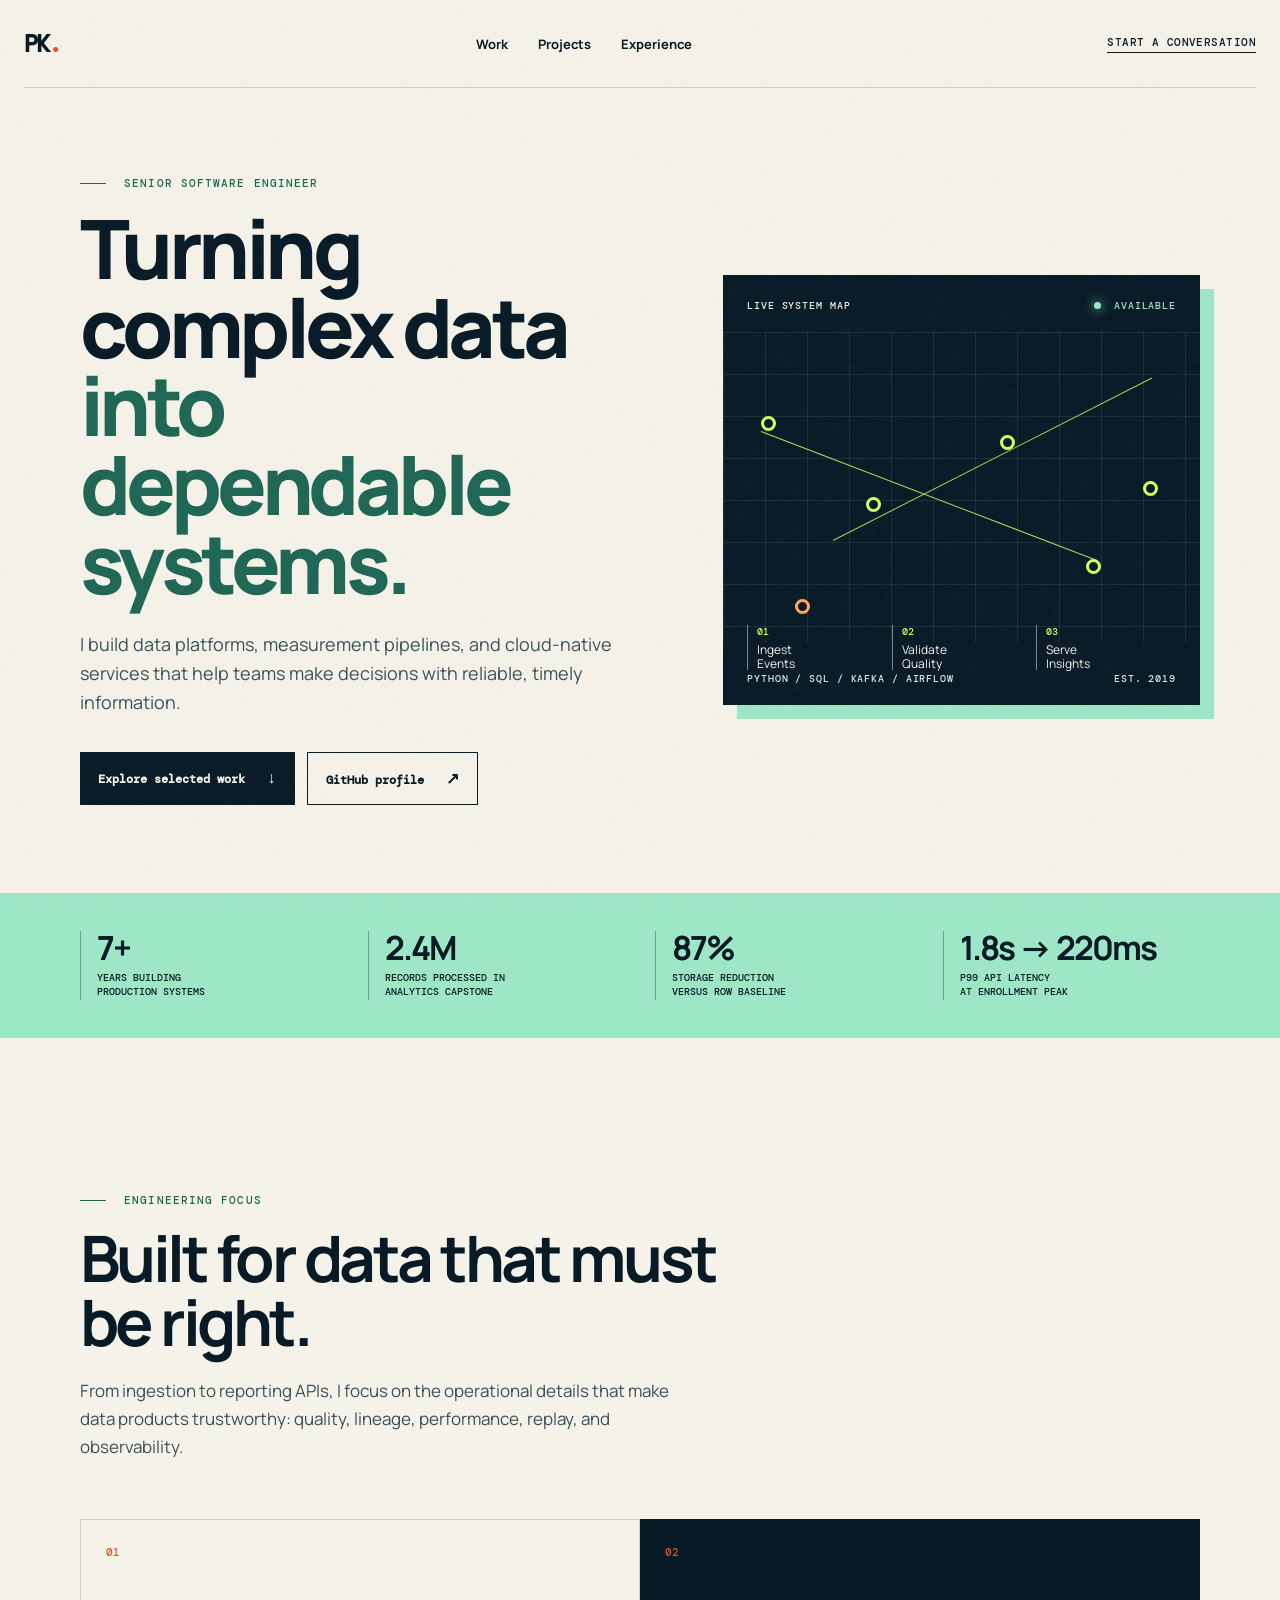
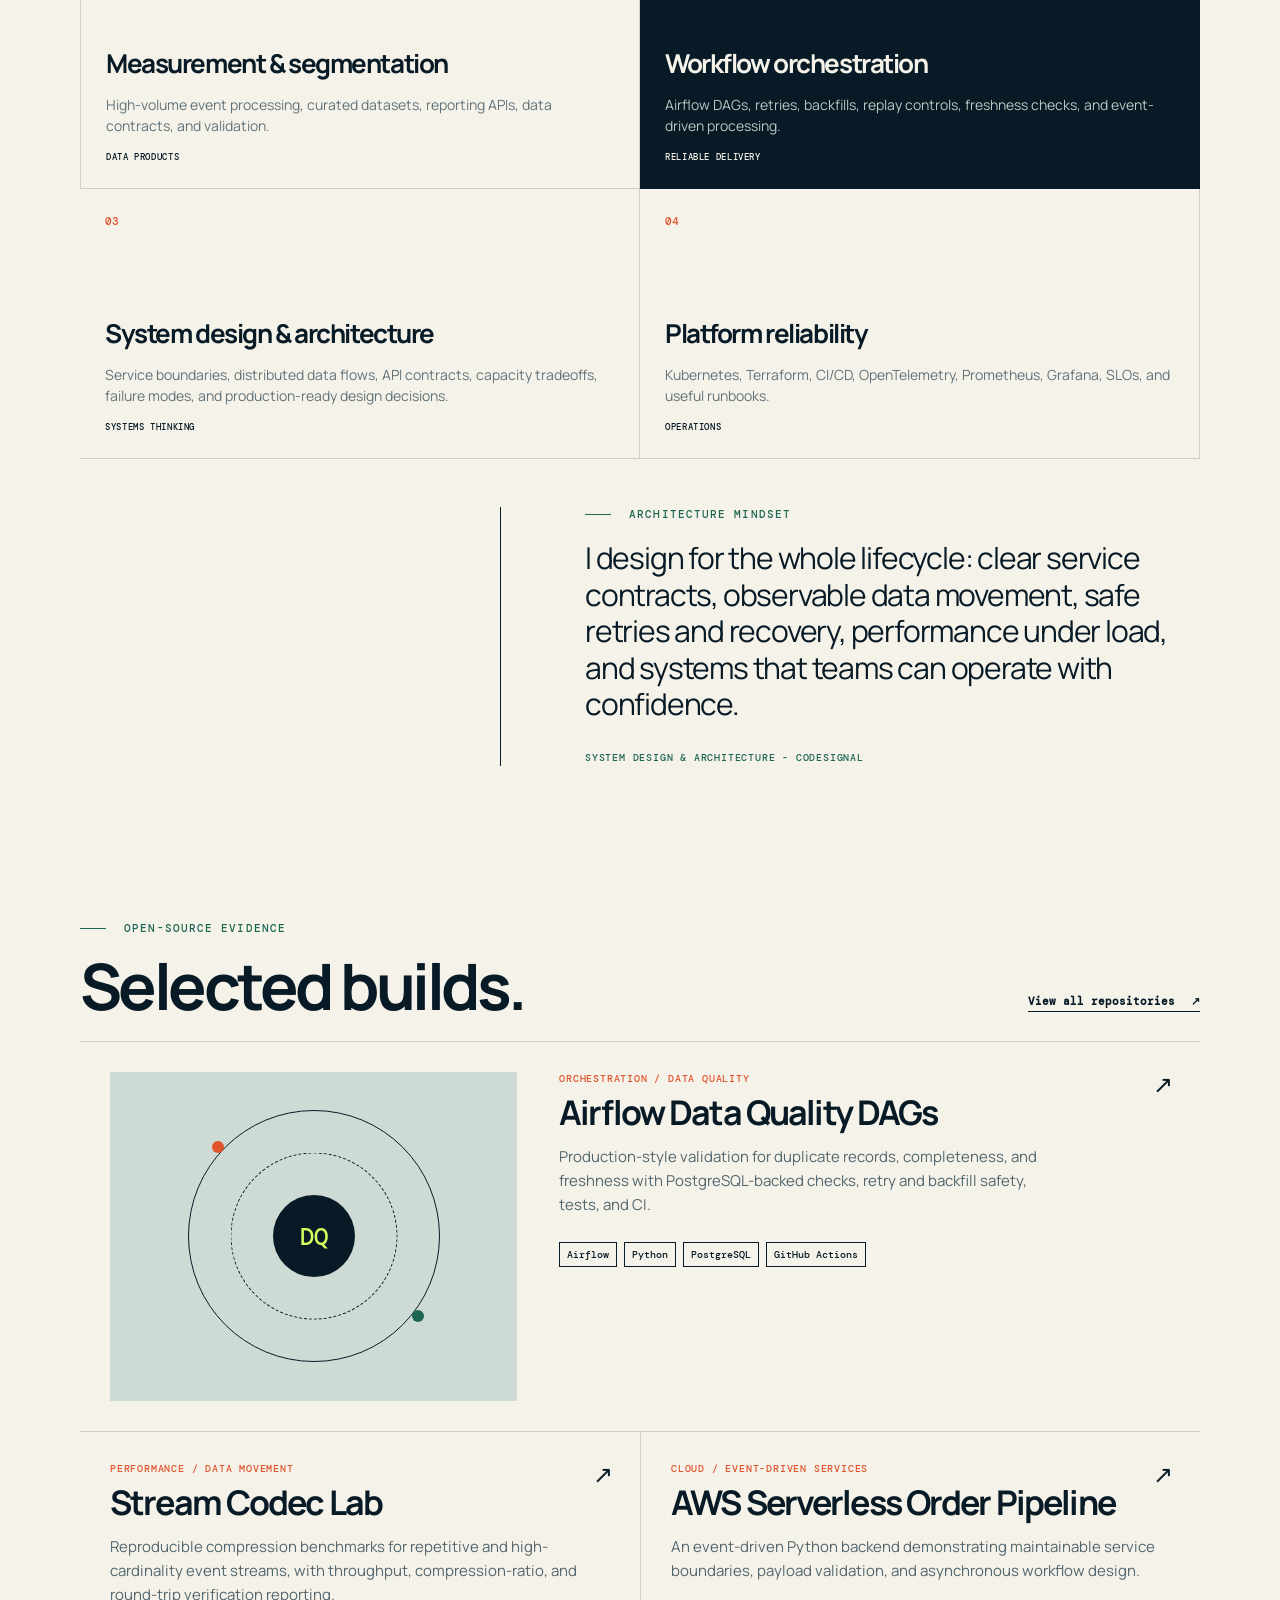
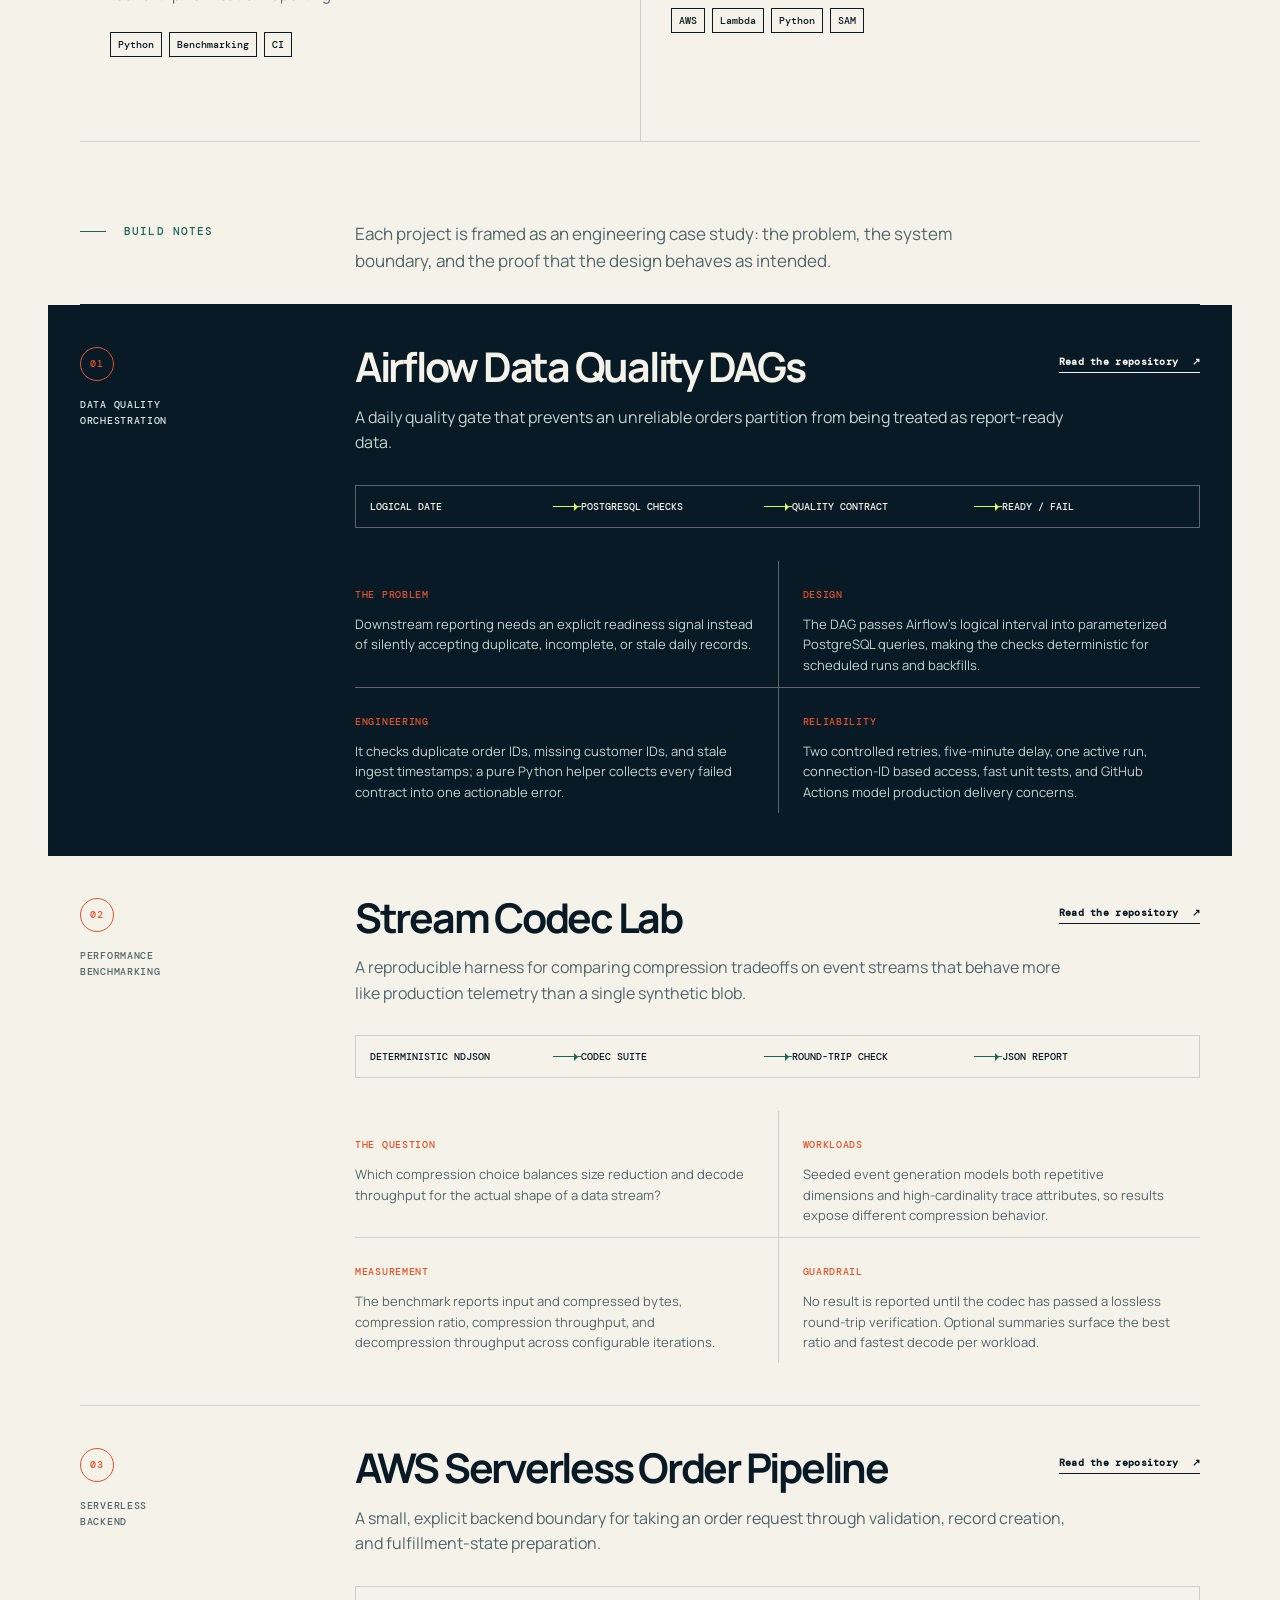
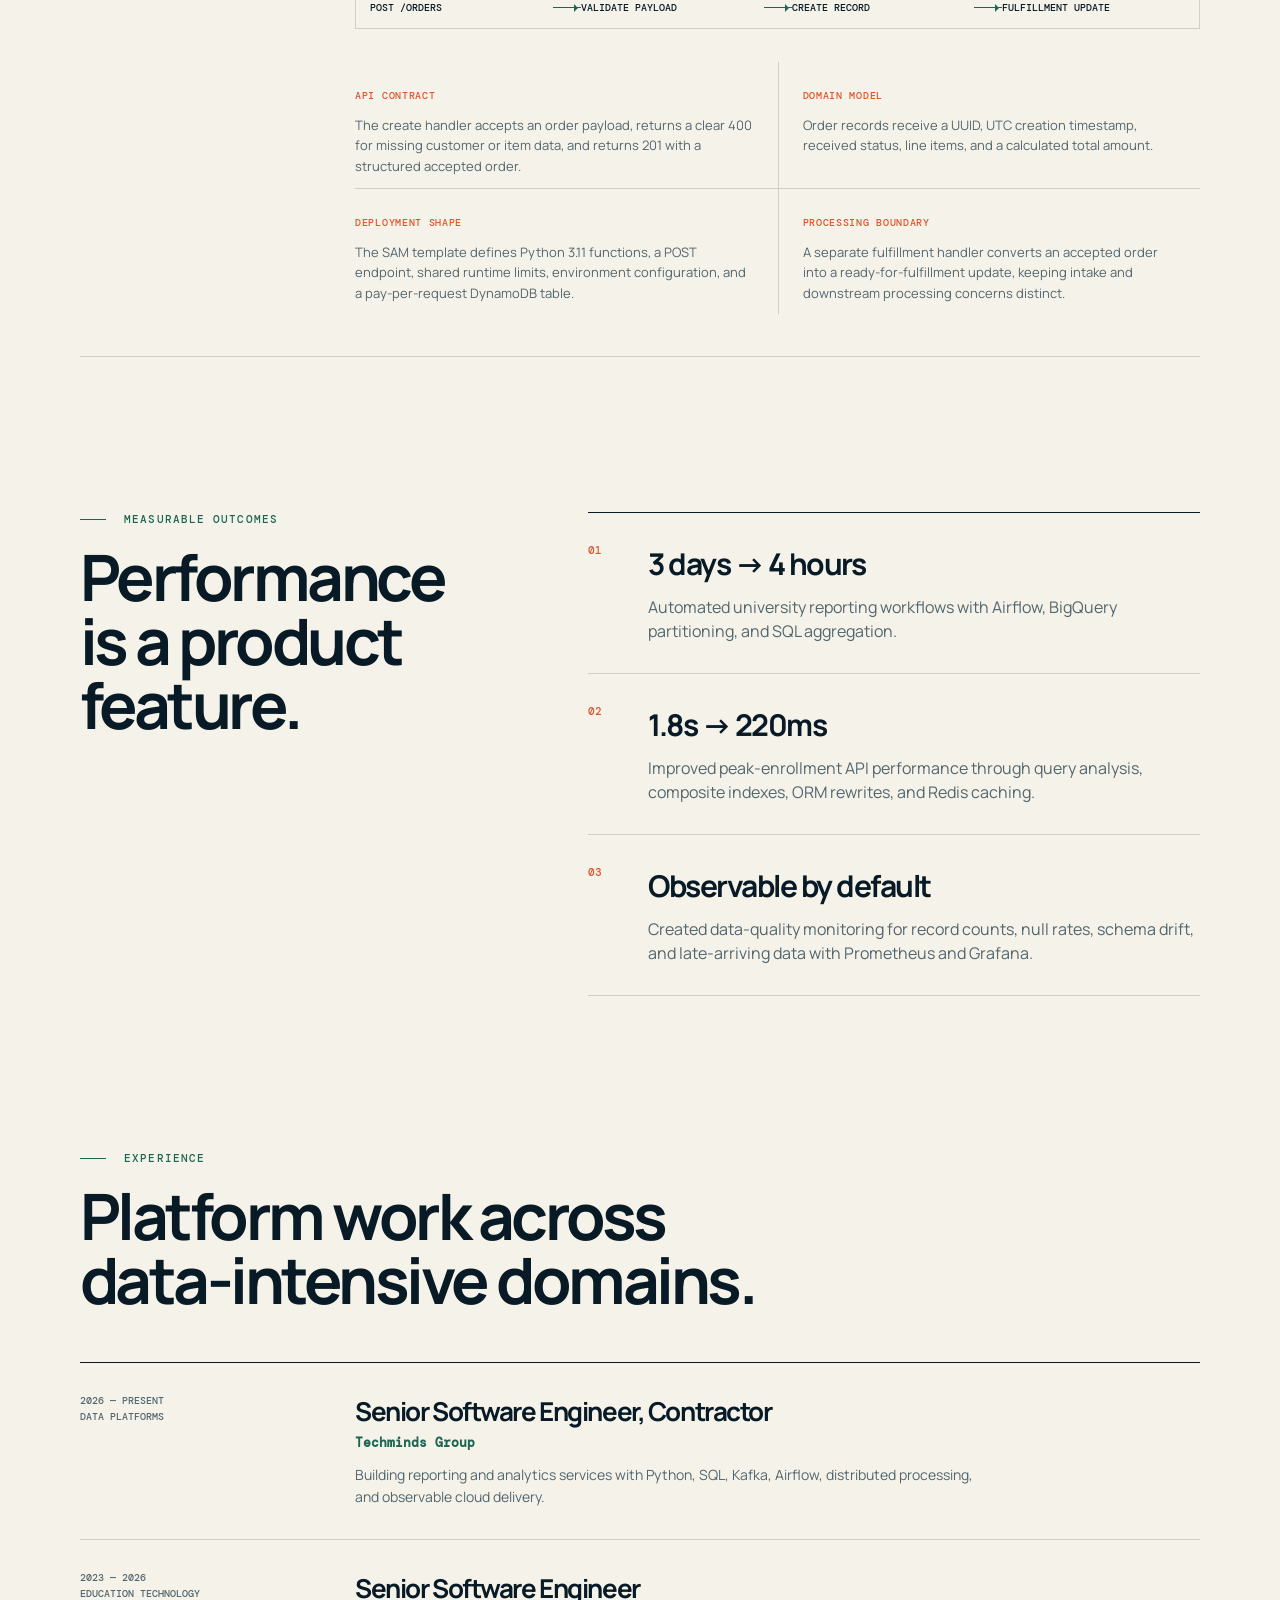
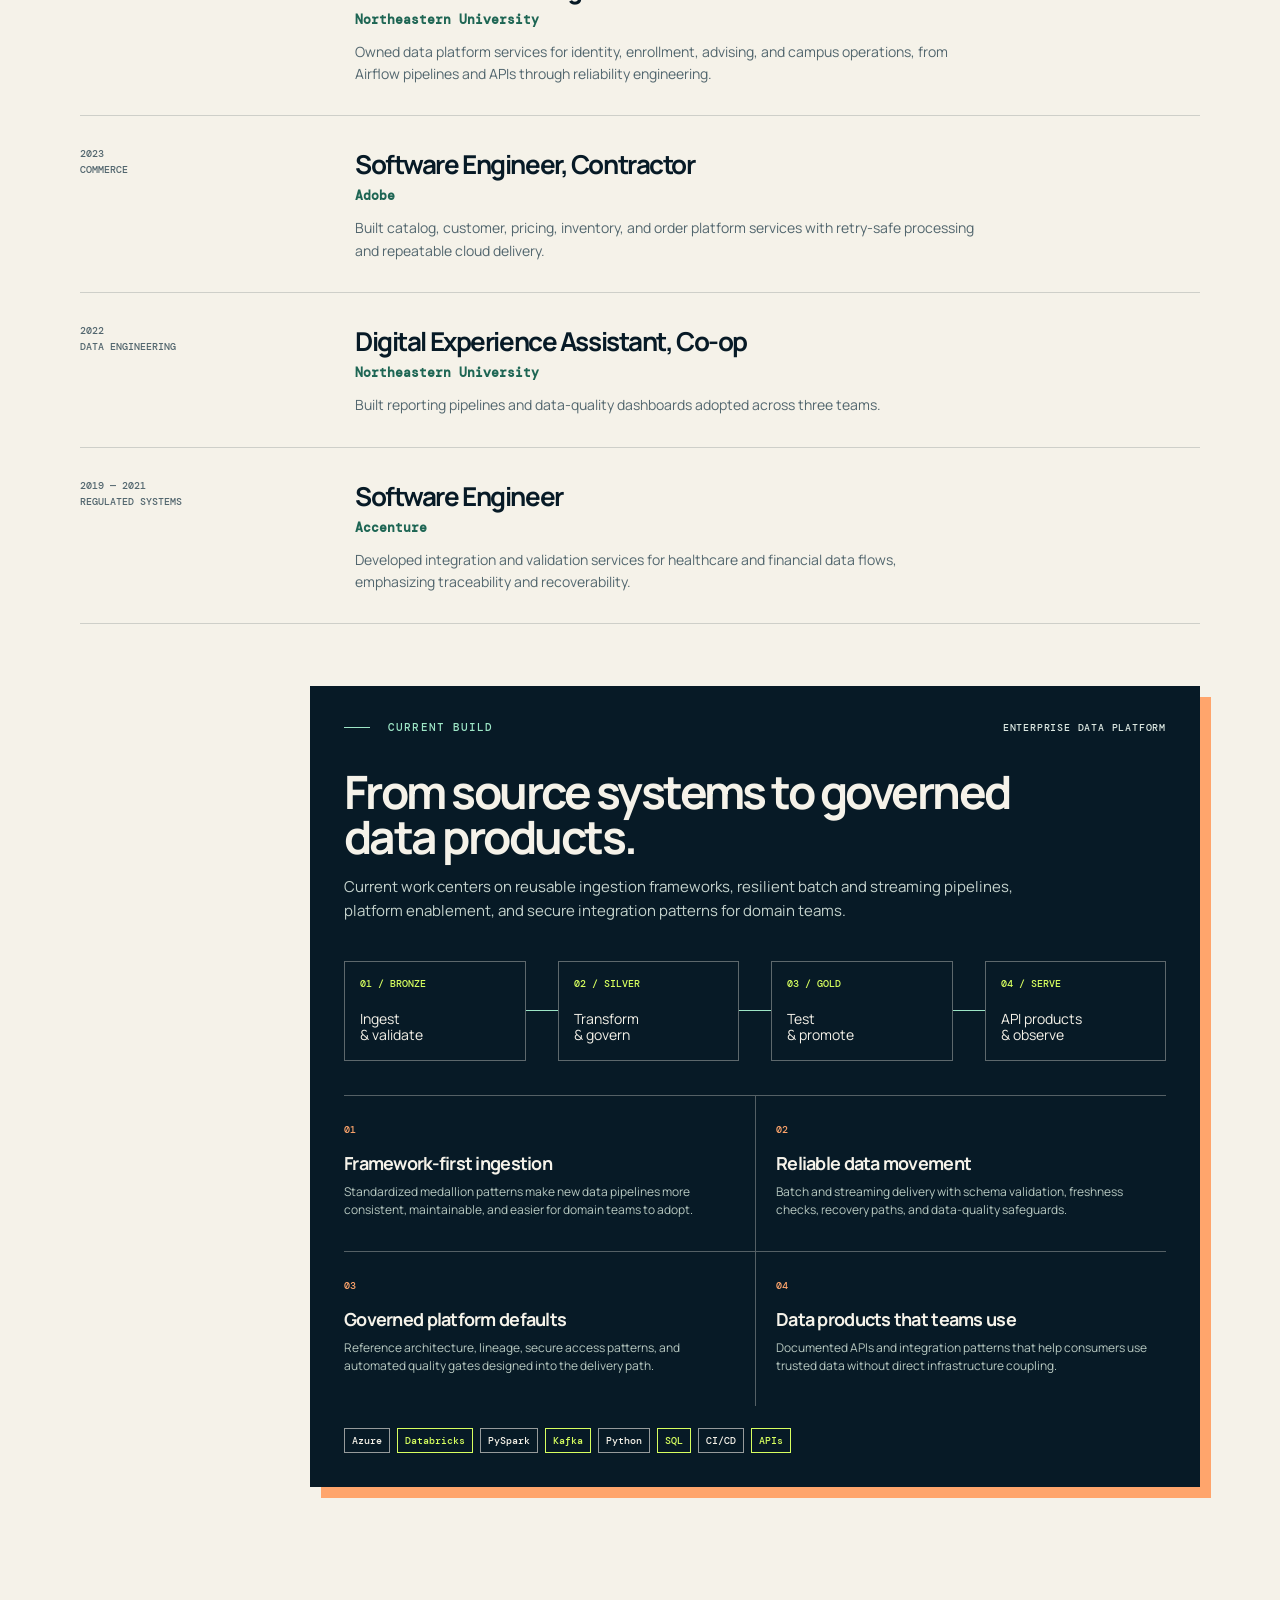
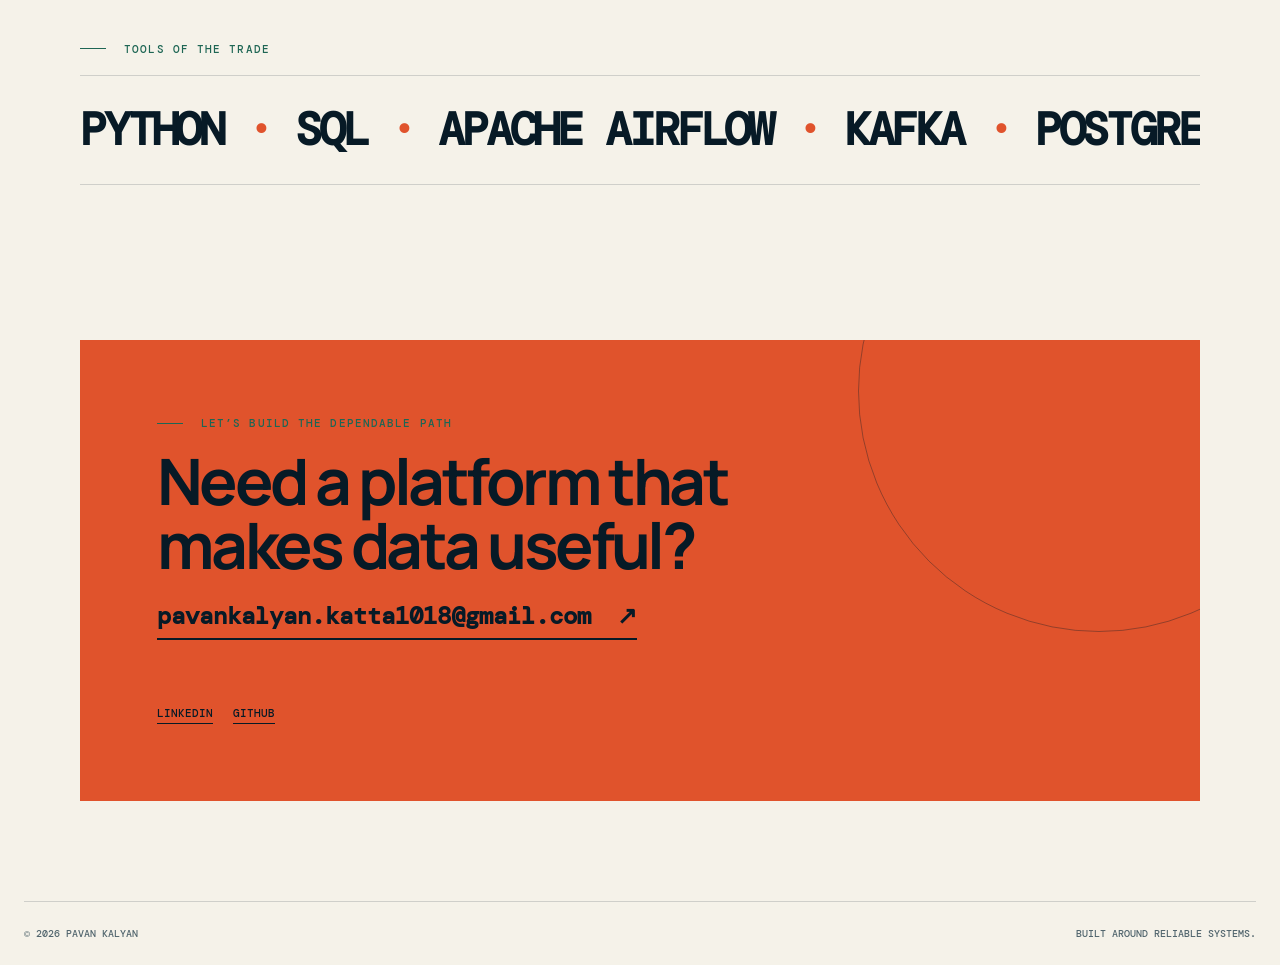
==== commit c0c23418: "Add detailed project case studies" ====
--- a/index.html
+++ b/index.html
@@ -5,9 +5,9 @@
     <meta name="viewport" content="width=device-width, initial-scale=1.0" />
     <meta
       name="description"
-      content="Pavan Kalyan is a senior software engineer building reliable data platforms, measurement pipelines, and cloud-native services."
+      content="Pavan Kalyan is a Senior Software Engineer - Backend building reliable data platforms, measurement pipelines, and cloud-native services."
     />
-    <title>Pavan Kalyan | Data Platform Engineer</title>
+    <title>Pavan Kalyan | Senior Software Engineer - Backend</title>
     <link rel="preconnect" href="https://fonts.googleapis.com" />
     <link rel="preconnect" href="https://fonts.gstatic.com" crossorigin />
     <link
@@ -96,6 +96,54 @@
             <div class="project-content"><p class="project-kicker">CLOUD / EVENT-DRIVEN SERVICES</p><h3>AWS Serverless Order Pipeline</h3><p>An event-driven Python backend demonstrating maintainable service boundaries, payload validation, and asynchronous workflow design.</p><div class="stack"><span>AWS</span><span>Lambda</span><span>Python</span><span>SAM</span></div></div><span class="project-arrow">↗</span>
           </a>
         </div>
+        <div class="case-study-heading reveal">
+          <p class="eyebrow"><span></span> Build notes</p>
+          <p>Each project is framed as an engineering case study: the problem, the system boundary, and the proof that the design behaves as intended.</p>
+        </div>
+        <div class="case-study-list">
+          <article class="case-study case-study-featured reveal">
+            <div class="case-study-label"><span>01</span><p>DATA QUALITY<br />ORCHESTRATION</p></div>
+            <div class="case-study-body">
+              <div class="case-study-title"><h3>Airflow Data Quality DAGs</h3><a href="https://github.com/PavanKalyan-1718/airflow-data-quality-dags" target="_blank" rel="noreferrer">Read the repository <span>↗</span></a></div>
+              <p class="case-study-summary">A daily quality gate that prevents an unreliable orders partition from being treated as report-ready data.</p>
+              <div class="system-flow" aria-label="Airflow data quality system flow"><span>Logical date</span><i></i><span>PostgreSQL checks</span><i></i><span>Quality contract</span><i></i><span>Ready / fail</span></div>
+              <div class="case-study-grid">
+                <div><span>THE PROBLEM</span><p>Downstream reporting needs an explicit readiness signal instead of silently accepting duplicate, incomplete, or stale daily records.</p></div>
+                <div><span>DESIGN</span><p>The DAG passes Airflow's logical interval into parameterized PostgreSQL queries, making the checks deterministic for scheduled runs and backfills.</p></div>
+                <div><span>ENGINEERING</span><p>It checks duplicate order IDs, missing customer IDs, and stale ingest timestamps; a pure Python helper collects every failed contract into one actionable error.</p></div>
+                <div><span>RELIABILITY</span><p>Two controlled retries, five-minute delay, one active run, connection-ID based access, fast unit tests, and GitHub Actions model production delivery concerns.</p></div>
+              </div>
+            </div>
+          </article>
+          <article class="case-study reveal">
+            <div class="case-study-label"><span>02</span><p>PERFORMANCE<br />BENCHMARKING</p></div>
+            <div class="case-study-body">
+              <div class="case-study-title"><h3>Stream Codec Lab</h3><a href="https://github.com/PavanKalyan-1718/stream-codec-lab" target="_blank" rel="noreferrer">Read the repository <span>↗</span></a></div>
+              <p class="case-study-summary">A reproducible harness for comparing compression tradeoffs on event streams that behave more like production telemetry than a single synthetic blob.</p>
+              <div class="system-flow" aria-label="Compression benchmark system flow"><span>Deterministic NDJSON</span><i></i><span>Codec suite</span><i></i><span>Round-trip check</span><i></i><span>JSON report</span></div>
+              <div class="case-study-grid">
+                <div><span>THE QUESTION</span><p>Which compression choice balances size reduction and decode throughput for the actual shape of a data stream?</p></div>
+                <div><span>WORKLOADS</span><p>Seeded event generation models both repetitive dimensions and high-cardinality trace attributes, so results expose different compression behavior.</p></div>
+                <div><span>MEASUREMENT</span><p>The benchmark reports input and compressed bytes, compression ratio, compression throughput, and decompression throughput across configurable iterations.</p></div>
+                <div><span>GUARDRAIL</span><p>No result is reported until the codec has passed a lossless round-trip verification. Optional summaries surface the best ratio and fastest decode per workload.</p></div>
+              </div>
+            </div>
+          </article>
+          <article class="case-study reveal">
+            <div class="case-study-label"><span>03</span><p>SERVERLESS<br />BACKEND</p></div>
+            <div class="case-study-body">
+              <div class="case-study-title"><h3>AWS Serverless Order Pipeline</h3><a href="https://github.com/PavanKalyan-1718/aws-serverless-order-pipeline" target="_blank" rel="noreferrer">Read the repository <span>↗</span></a></div>
+              <p class="case-study-summary">A small, explicit backend boundary for taking an order request through validation, record creation, and fulfillment-state preparation.</p>
+              <div class="system-flow" aria-label="Serverless order system flow"><span>POST /orders</span><i></i><span>Validate payload</span><i></i><span>Create record</span><i></i><span>Fulfillment update</span></div>
+              <div class="case-study-grid">
+                <div><span>API CONTRACT</span><p>The create handler accepts an order payload, returns a clear 400 for missing customer or item data, and returns 201 with a structured accepted order.</p></div>
+                <div><span>DOMAIN MODEL</span><p>Order records receive a UUID, UTC creation timestamp, received status, line items, and a calculated total amount.</p></div>
+                <div><span>DEPLOYMENT SHAPE</span><p>The SAM template defines Python 3.11 functions, a POST endpoint, shared runtime limits, environment configuration, and a pay-per-request DynamoDB table.</p></div>
+                <div><span>PROCESSING BOUNDARY</span><p>A separate fulfillment handler converts an accepted order into a ready-for-fulfillment update, keeping intake and downstream processing concerns distinct.</p></div>
+              </div>
+            </div>
+          </article>
+        </div>
       </section>
 
       <section class="impact section-shell">
--- a/styles.css
+++ b/styles.css
@@ -12,6 +12,9 @@
 .proof-band { background: var(--mint); display: grid; grid-template-columns: repeat(4, 1fr); padding: 38px max(24px, calc((100vw - 1120px) / 2)); gap: 30px; }.proof-band div { border-left: 1px solid rgba(7,26,38,.32); padding-left: 16px; }.proof-band strong { display: block; font-size: clamp(25px, 2.6vw, 37px); letter-spacing: -.06em; line-height: 1; }.proof-band span { display: block; font: 500 10px/1.45 var(--mono); margin-top: 7px; text-transform: uppercase; }
 .work, .projects, .impact, .experience, .toolkit { padding-top: 155px; }.section-intro { max-width: 690px; }.section-intro h2, .section-heading h2, .impact h2, .contact h2 { font-size: clamp(38px, 5vw, 66px); line-height: 1; margin-bottom: 23px; }.section-intro > p:last-child { font-size: 17px; line-height: 1.65; color: #3a5059; max-width: 610px; }.focus-grid { display: grid; grid-template-columns: repeat(3, 1fr); margin-top: 58px; }.focus-card { border: 1px solid var(--line); min-height: 310px; padding: 25px; display: flex; flex-direction: column; align-items: flex-start; }.focus-card + .focus-card { border-left: 0; }.focus-card-featured { background: var(--ink); color: var(--paper); }.card-index { font: 500 11px var(--mono); color: #e0532c; }.focus-card h3 { font-size: 26px; line-height: 1; margin: auto 0 18px; }.focus-card p { font-size: 14px; line-height: 1.55; color: #61737a; }.focus-card-featured p { color: #b8c9c1; }.tag { font: 500 9px var(--mono); letter-spacing: .07em; }
 .section-heading { display: flex; justify-content: space-between; align-items: end; border-bottom: 1px solid var(--line); }.section-heading > a { margin-bottom: 29px; font: 700 11px var(--mono); border-bottom: 1px solid var(--ink); padding-bottom: 3px; }.section-heading > a span { margin-left: 9px; }.project-list { display: grid; grid-template-columns: 1fr 1fr; }.project-card { min-height: 310px; padding: 30px; border-bottom: 1px solid var(--line); position: relative; transition: background .25s, color .25s; }.project-card:hover { background: var(--ink); color: var(--paper); }.project-main { grid-column: 1 / -1; display: grid; grid-template-columns: .8fr 1.2fr; gap: 42px; min-height: 390px; }.project-secondary + .project-secondary { border-left: 1px solid var(--line); }.project-kicker { color: #e0532c; font: 500 10px var(--mono); letter-spacing: .08em; }.project-card h3 { font-size: 34px; line-height: 1; margin-bottom: 16px; }.project-card p:not(.project-kicker) { max-width: 500px; color: #52666e; font-size: 15px; line-height: 1.6; }.project-card:hover p:not(.project-kicker) { color: #c5d3cd; }.stack { display: flex; flex-wrap: wrap; gap: 7px; margin-top: 25px; }.stack span { font: 500 10px var(--mono); border: 1px solid currentColor; padding: 5px 7px; }.project-arrow { position: absolute; top: 25px; right: 27px; font-size: 24px; }.project-visual { background: #cedbd5; min-height: 260px; position: relative; overflow: hidden; }.airflow-visual::before, .airflow-visual::after { content: ""; position: absolute; border: 1px solid var(--ink); border-radius: 50%; width: 250px; height: 250px; left: 50%; top: 50%; transform: translate(-50%, -50%); }.airflow-visual::after { width: 165px; height: 165px; border-style: dashed; animation: spin 20s linear infinite; }.core { position: absolute; z-index: 2; left: 50%; top: 50%; transform: translate(-50%, -50%); background: var(--ink); color: var(--acid); border-radius: 50%; width: 82px; height: 82px; display: grid; place-items: center; font: 500 24px var(--mono); }.orbit { position: absolute; width: 12px; height: 12px; background: #e0532c; border-radius: 50%; z-index: 3; }.orbit-a { left: 25%; top: 21%; }.orbit-b { right: 23%; bottom: 24%; background: #1e6654; }
+
+/* Case studies make the repository cards scannable evidence rather than a list of technologies. */
+.case-study-heading { display: grid; grid-template-columns: 230px minmax(0, 620px); gap: 45px; padding: 78px 0 30px; border-bottom: 1px solid var(--ink); }.case-study-heading .eyebrow { margin: 4px 0 0; }.case-study-heading > p:last-child { margin: 0; color: #52666e; font-size: 17px; line-height: 1.6; }.case-study { display: grid; grid-template-columns: 230px minmax(0, 1fr); gap: 45px; padding: 42px 0; border-bottom: 1px solid var(--line); }.case-study-featured { background: var(--ink); color: var(--paper); margin-inline: -32px; padding-inline: 32px; }.case-study-label { font: 500 10px/1.6 var(--mono); color: #52666e; letter-spacing: .07em; }.case-study-featured .case-study-label { color: var(--mist); }.case-study-label span { display: inline-grid; place-items: center; width: 34px; height: 34px; margin-bottom: 16px; border: 1px solid currentColor; border-radius: 50%; color: #e0532c; }.case-study-label p { margin: 0; }.case-study-title { display: flex; justify-content: space-between; align-items: flex-start; gap: 25px; }.case-study-title h3 { font-size: clamp(30px, 3.2vw, 46px); line-height: .96; margin-bottom: 18px; }.case-study-title a { flex: 0 0 auto; margin-top: 8px; font: 700 10px var(--mono); letter-spacing: .03em; border-bottom: 1px solid currentColor; padding-bottom: 4px; }.case-study-title a span { margin-left: 7px; }.case-study-summary { max-width: 720px; color: #52666e; font-size: 16px; line-height: 1.6; }.case-study-featured .case-study-summary { color: #c5d3cd; }.system-flow { display: grid; grid-template-columns: 1fr 28px 1fr 28px 1fr 28px 1fr; align-items: center; margin: 29px 0 33px; border: 1px solid var(--line); padding: 14px; }.system-flow span { font: 500 10px/1.3 var(--mono); text-transform: uppercase; }.system-flow i { height: 1px; background: #1e6654; position: relative; }.system-flow i::after { content: ""; position: absolute; right: -1px; top: -3px; border: 4px solid transparent; border-left-color: #1e6654; }.case-study-featured .system-flow { border-color: rgba(245,242,233,.35); }.case-study-featured .system-flow i { background: var(--acid); }.case-study-featured .system-flow i::after { border-left-color: var(--acid); }.case-study-grid { display: grid; grid-template-columns: repeat(2, 1fr); }.case-study-grid > div { padding: 20px 24px 0 0; min-height: 126px; }.case-study-grid > div:nth-child(even) { padding-left: 24px; border-left: 1px solid var(--line); }.case-study-grid > div:nth-child(n + 3) { border-top: 1px solid var(--line); padding-top: 20px; }.case-study-grid span { color: #e0532c; font: 500 10px var(--mono); letter-spacing: .07em; }.case-study-grid p { color: #52666e; font-size: 13px; line-height: 1.58; margin: 11px 0 0; }.case-study-featured .case-study-grid > div:nth-child(even), .case-study-featured .case-study-grid > div:nth-child(n + 3) { border-color: rgba(245,242,233,.35); }.case-study-featured .case-study-grid p { color: #c5d3cd; }
 .impact { display: grid; grid-template-columns: .8fr 1.2fr; gap: 100px; }.impact-sticky { align-self: start; position: sticky; top: 80px; }.impact-list { border-top: 1px solid var(--ink); }.impact-item { display: grid; grid-template-columns: 42px 1fr; gap: 18px; padding: 30px 0; border-bottom: 1px solid var(--line); }.impact-item > span { color: #e0532c; font: 500 11px var(--mono); }.impact-item strong { font-size: 30px; letter-spacing: -.05em; }.impact-item p { color: #52666e; line-height: 1.5; margin: 11px 0 0; }
 .timeline { margin-top: 50px; border-top: 1px solid var(--ink); }.timeline-item { display: grid; grid-template-columns: 230px 1fr; gap: 45px; padding: 30px 0; border-bottom: 1px solid var(--line); }.timeline-meta { font: 500 10px/1.6 var(--mono); color: #52666e; text-transform: uppercase; }.timeline-meta span { display: block; }.timeline-item h3 { font-size: 26px; margin-bottom: 5px; }.company { color: #1e6654; font: 600 13px var(--mono); }.timeline-item > div:last-child > p:last-child { color: #52666e; max-width: 620px; font-size: 14px; line-height: 1.6; margin-bottom: 0; }
 .toolkit { overflow: hidden; }.marquee { border-top: 1px solid var(--line); border-bottom: 1px solid var(--line); overflow: hidden; white-space: nowrap; padding: 25px 0; }.marquee div { display: inline-block; font: 700 clamp(23px, 3.5vw, 48px) var(--mono); letter-spacing: -.07em; animation: slide 30s linear infinite; }.marquee i { color: #e0532c; font-style: normal; }.contact { padding-bottom: 100px; }.contact-card { margin-top: 155px; background: #e0532c; color: var(--ink); padding: clamp(35px, 6vw, 80px); position: relative; overflow: hidden; }.contact-card::after { content: ""; width: 480px; height: 480px; border: 1px solid rgba(7,26,38,.35); border-radius: 50%; position: absolute; right: -140px; top: -190px; }.contact-card h2 { max-width: 730px; position: relative; z-index: 1; }.contact-card > a { position: relative; z-index: 1; font: 700 clamp(15px, 2vw, 24px) var(--mono); border-bottom: 2px solid var(--ink); padding-bottom: 7px; }.contact-card > a span { margin-left: 12px; }.contact-links { position: relative; z-index: 1; margin-top: 75px; display: flex; gap: 20px; font: 500 11px var(--mono); text-transform: uppercase; }.contact-links a { border-bottom: 1px solid var(--ink); padding-bottom: 3px; } footer { width: min(1280px, calc(100% - 48px)); margin: auto; padding: 25px 0; border-top: 1px solid var(--line); display: flex; justify-content: space-between; font: 500 10px var(--mono); color: #52666e; text-transform: uppercase; }
@@ -32,6 +35,8 @@
 .current-build { margin: 62px 0 0 230px; padding: 34px; background: var(--ink); color: var(--paper); box-shadow: 11px 11px 0 var(--amber); }.current-build-header { display: flex; justify-content: space-between; gap: 20px; align-items: center; }.current-build-header .eyebrow { color: var(--mint); margin-bottom: 0; }.current-build-header > span { font: 500 10px var(--mono); color: var(--mist); letter-spacing: .08em; }.current-build h3 { max-width: 680px; font-size: clamp(29px, 3.7vw, 46px); line-height: .98; margin: 35px 0 15px; }.current-build > p { max-width: 680px; color: #c5d3cd; font-size: 15px; line-height: 1.6; }.delivery-loop { display: grid; grid-template-columns: 1fr 32px 1fr 32px 1fr 32px 1fr; align-items: center; margin-top: 38px; }.delivery-loop div { min-height: 100px; padding: 15px; border: 1px solid rgba(245,242,233,.36); display: grid; gap: 19px; }.delivery-loop strong { color: var(--acid); font: 500 10px var(--mono); }.delivery-loop span { font-size: 14px; line-height: 1.13; }.delivery-loop i { height: 1px; background: var(--mint); position: relative; }.delivery-loop i::after { content: ""; border: 4px solid transparent; border-left-color: var(--mint); position: absolute; right: -2px; top: -3px; }.current-stack { display: flex; flex-wrap: wrap; gap: 7px; margin-top: 22px; }.current-stack span { border: 1px solid rgba(245,242,233,.6); padding: 5px 7px; font: 500 10px var(--mono); }.current-stack span:nth-child(2n) { border-color: var(--acid); color: var(--acid); }
 @media (max-width: 800px) { .current-build { margin-left: 0; padding: 24px; }.current-build-header { display: block; }.current-build-header .eyebrow { margin-bottom: 14px; }.delivery-loop { grid-template-columns: 1fr; gap: 12px; }.delivery-loop i { width: 1px; height: 20px; justify-self: center; }.delivery-loop i::after { border: 4px solid transparent; border-top-color: var(--mint); right: -3px; top: auto; bottom: -2px; } }
 
+@media (max-width: 800px) { .case-study-heading, .case-study { grid-template-columns: 1fr; gap: 18px; }.case-study-heading { padding-top: 58px; }.case-study-featured { margin-inline: -16px; padding-inline: 16px; }.case-study-title { display: block; }.case-study-title a { display: inline-block; margin: 0 0 18px; }.case-study-summary { font-size: 15px; }.system-flow { grid-template-columns: 1fr; gap: 10px; }.system-flow i { width: 1px; height: 16px; justify-self: center; }.system-flow i::after { right: -3px; top: auto; bottom: -2px; border: 4px solid transparent; border-top-color: #1e6654; }.case-study-featured .system-flow i::after { border-top-color: var(--acid); }.case-study-grid { grid-template-columns: 1fr; }.case-study-grid > div, .case-study-grid > div:nth-child(even) { padding: 18px 0 0; border-left: 0; border-top: 1px solid var(--line); }.case-study-grid > div:first-child { border-top: 0; padding-top: 0; }.case-study-featured .case-study-grid > div { border-color: rgba(245,242,233,.35); } }
+
 /* Flow indicators give the current-work visual motion while preserving reduced-motion preferences. */
 .delivery-loop i { overflow: hidden; }
 .delivery-loop i::before { content: ""; position: absolute; width: 14px; height: 3px; top: -1px; left: -15px; background: var(--acid); animation: data-flow 2.6s linear infinite; }
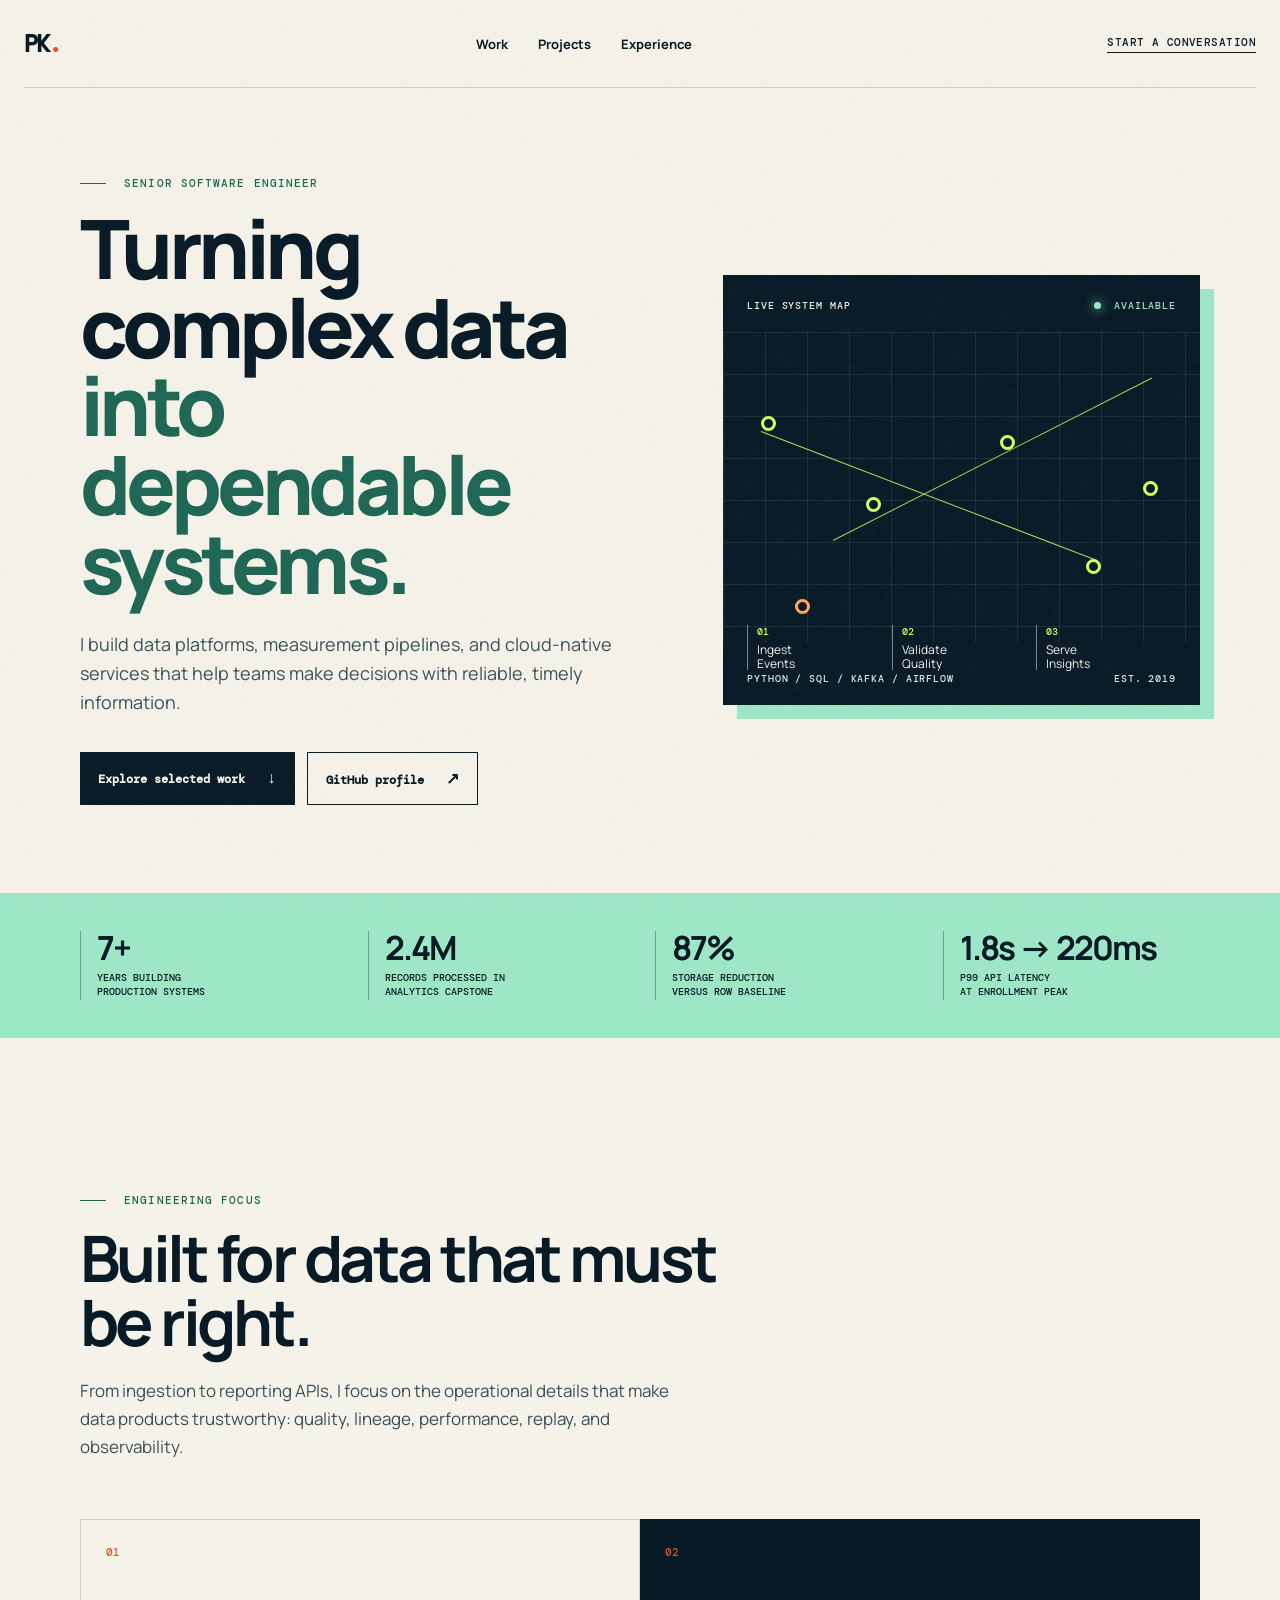
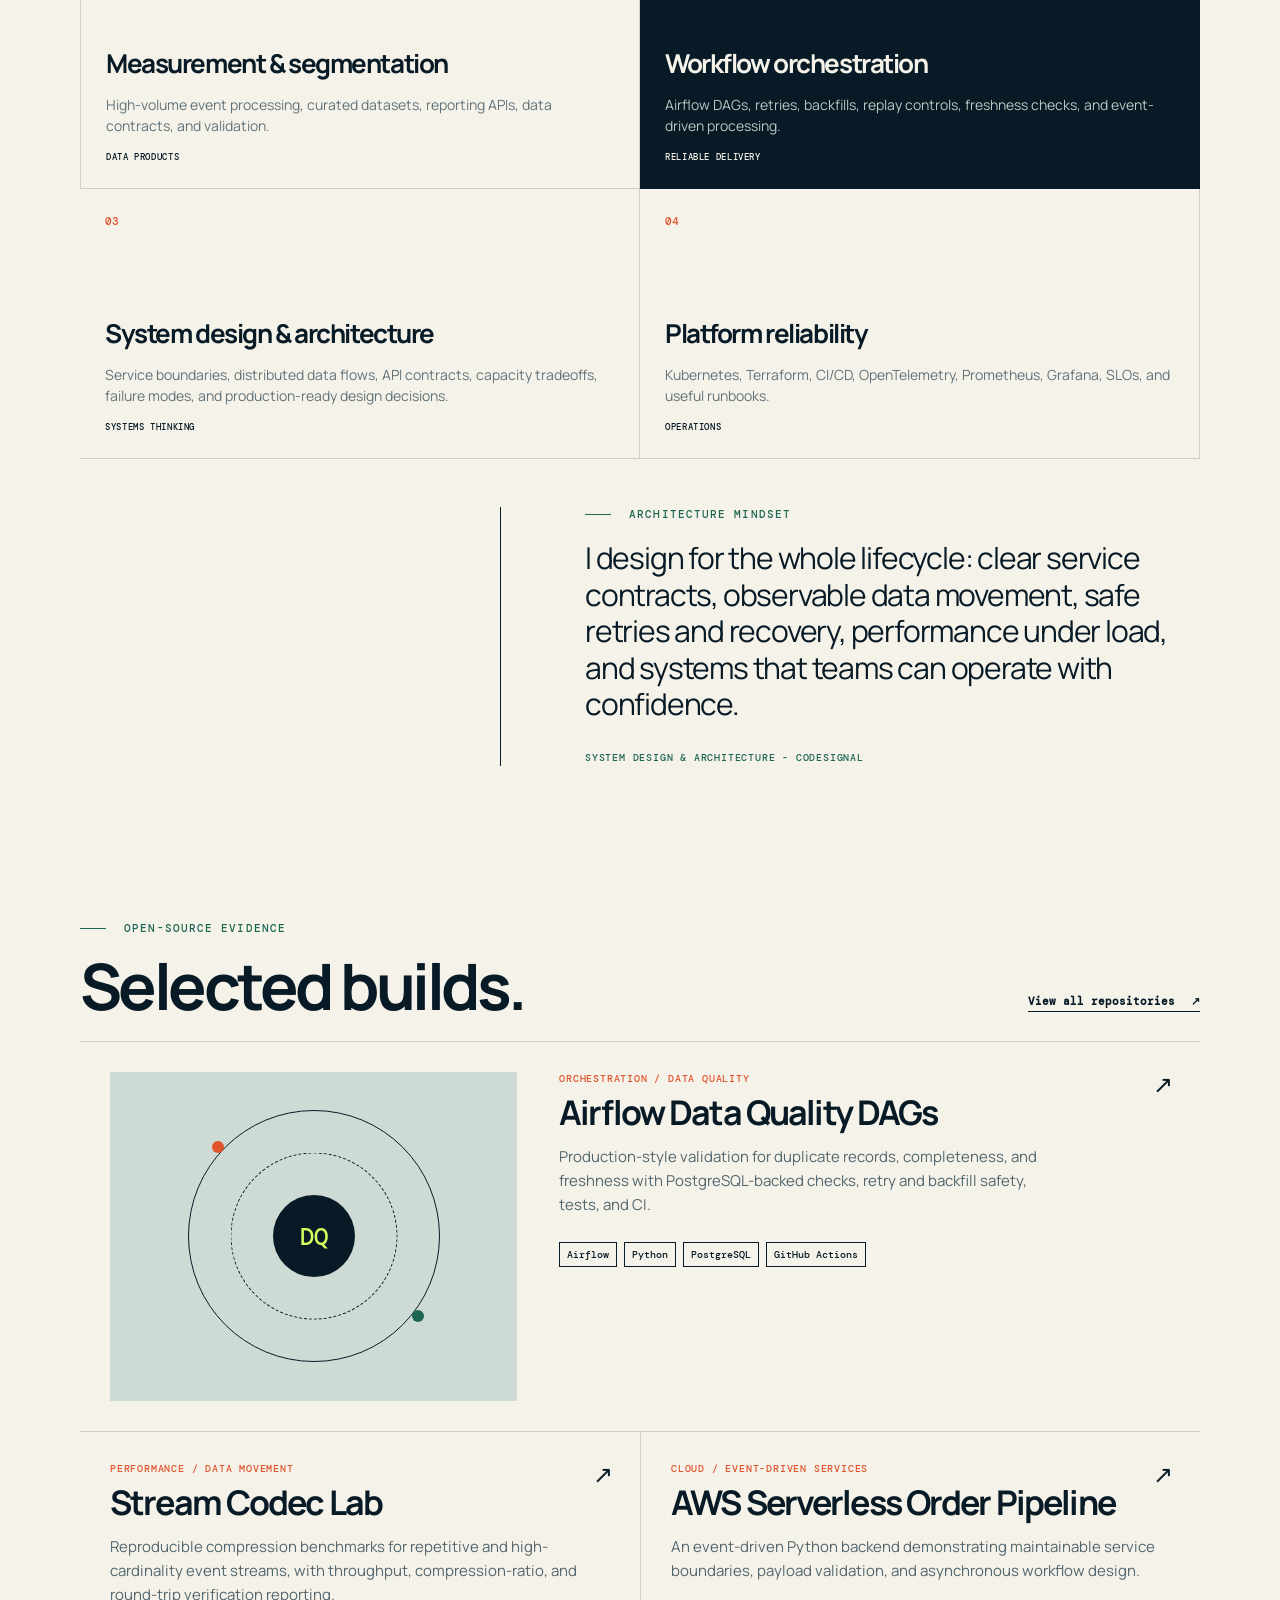
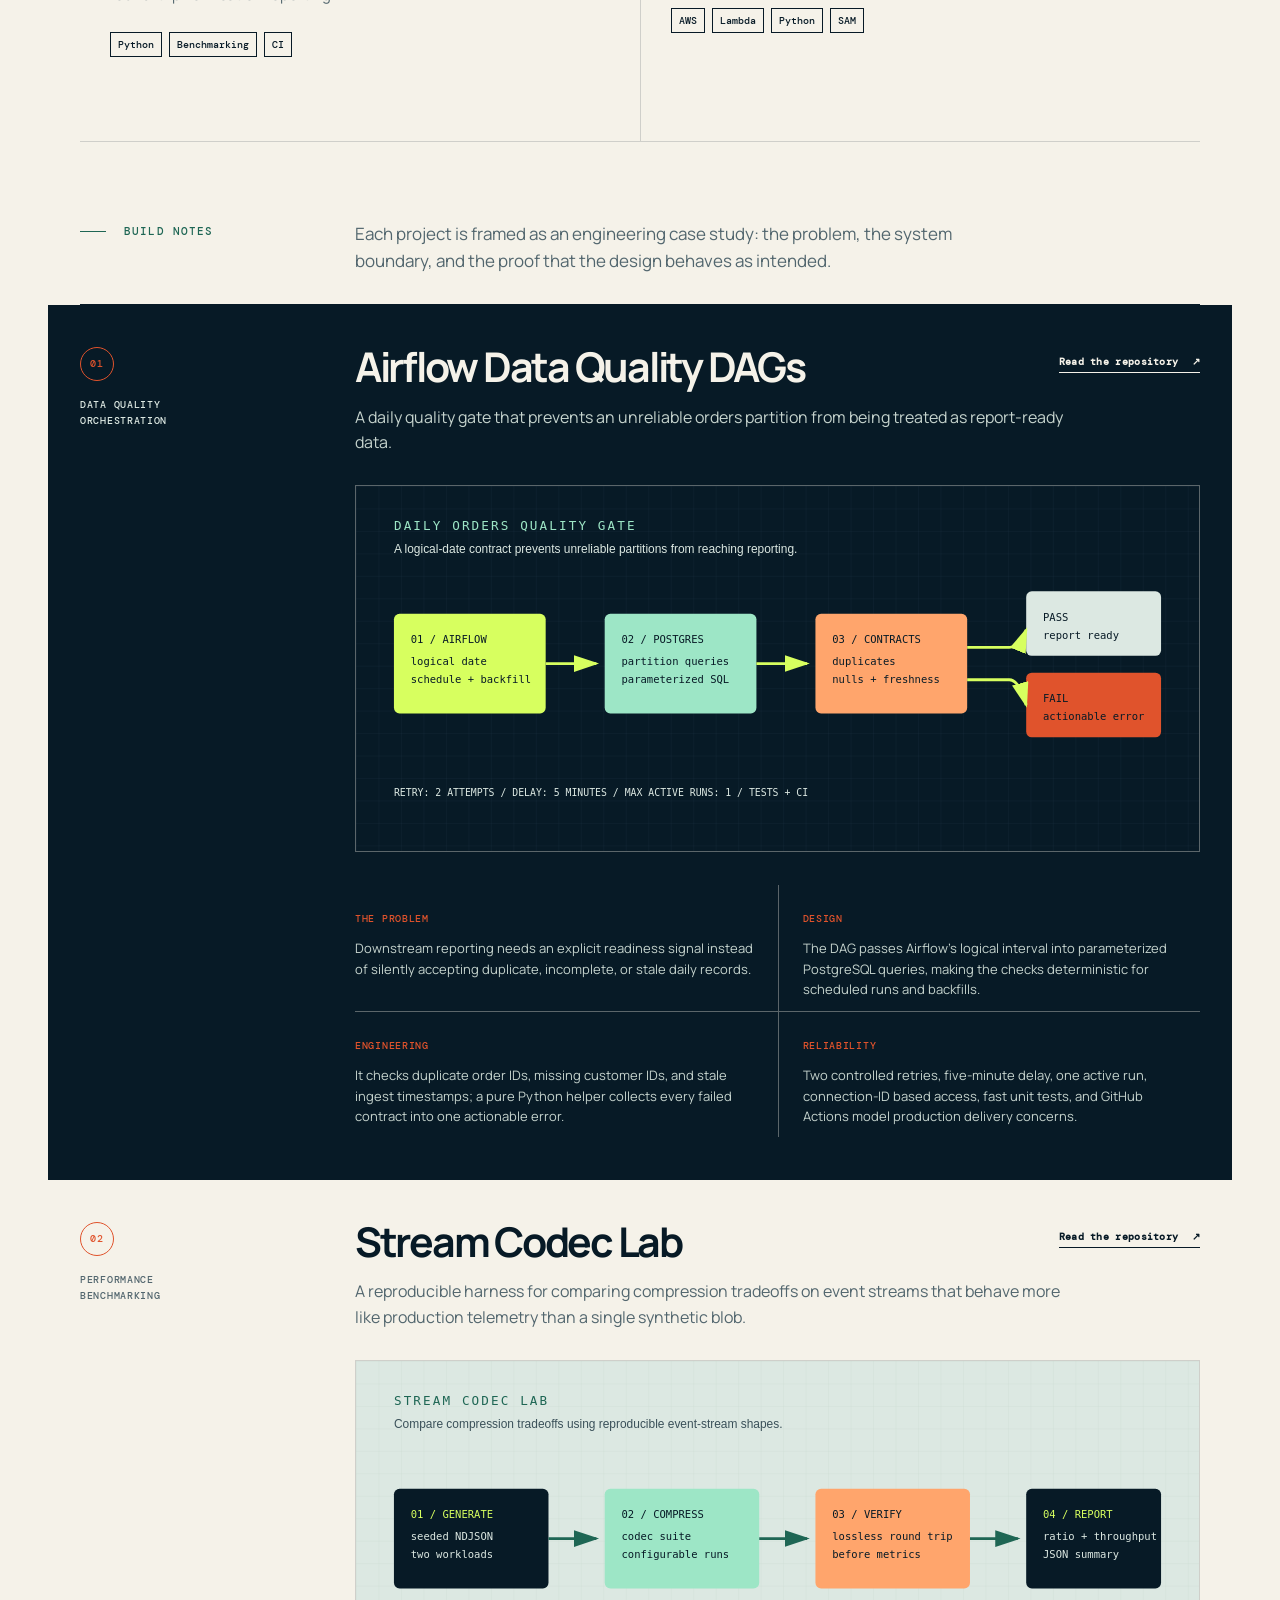
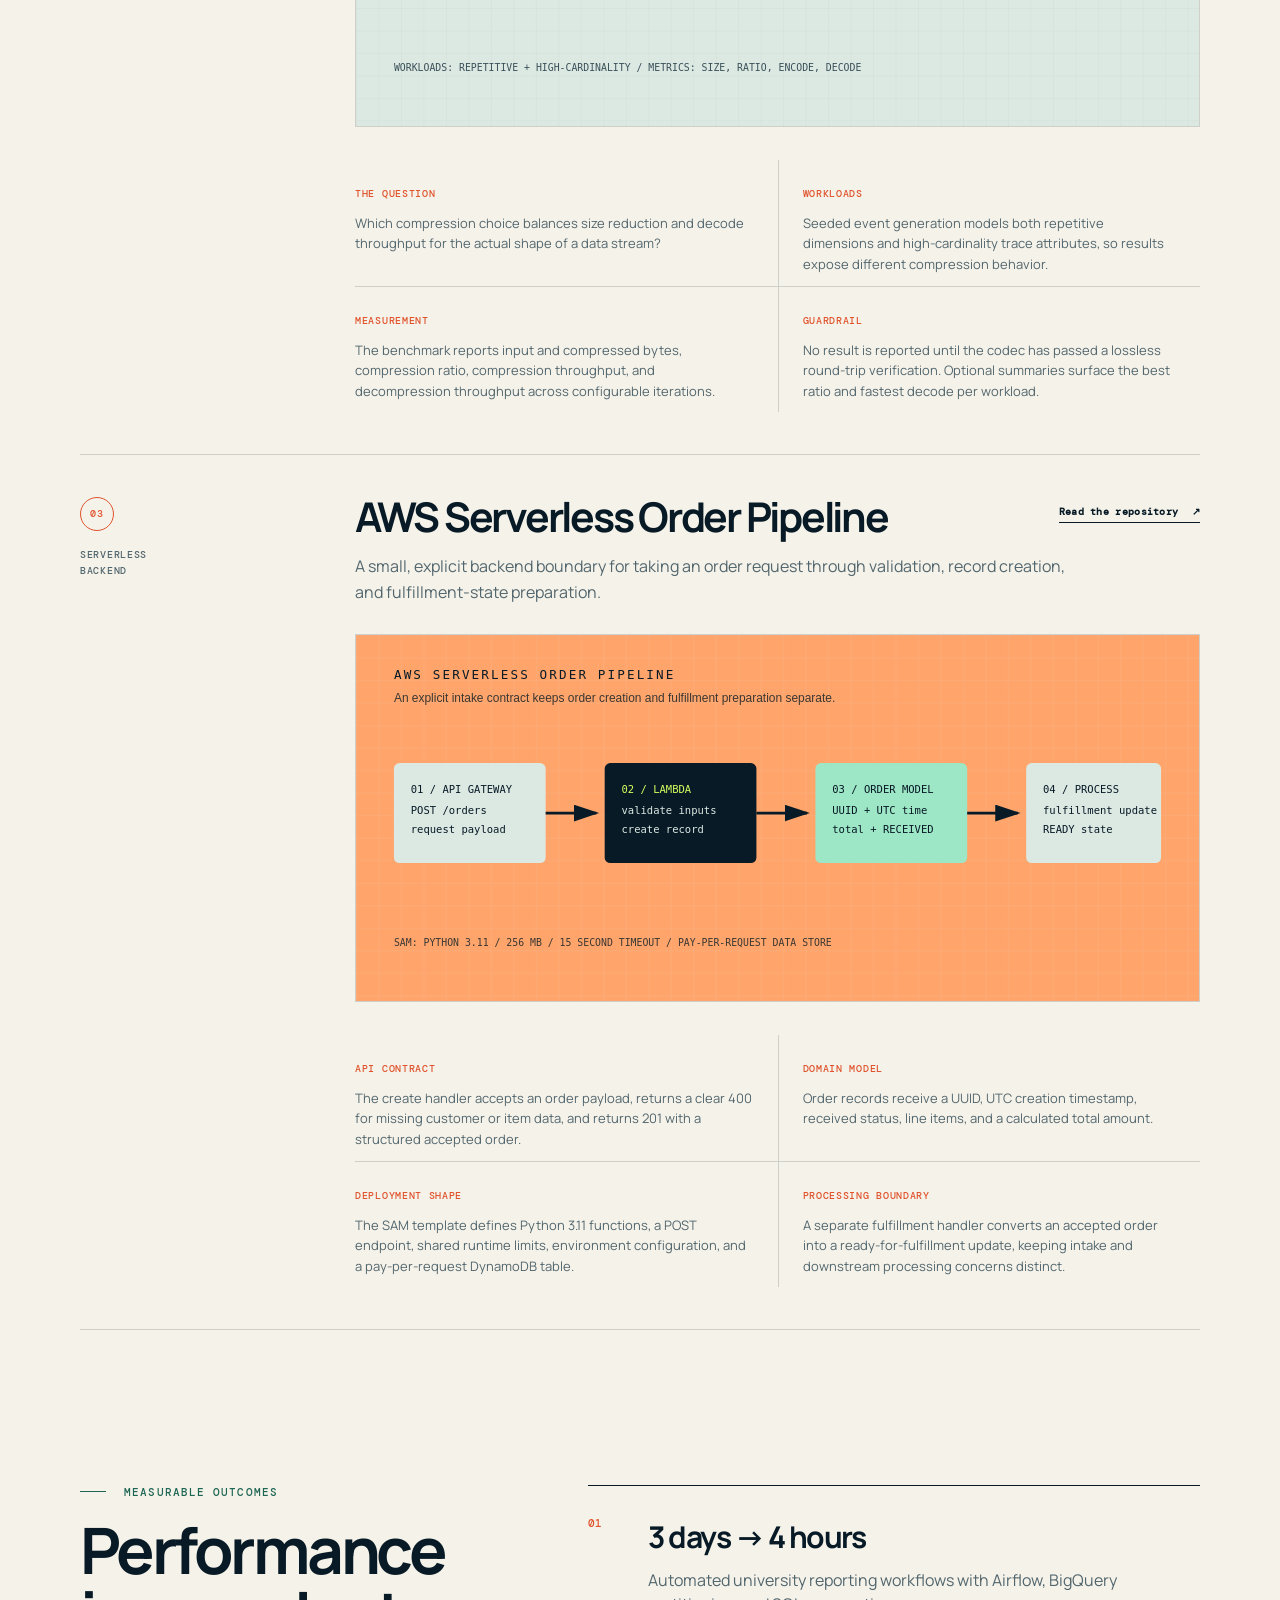
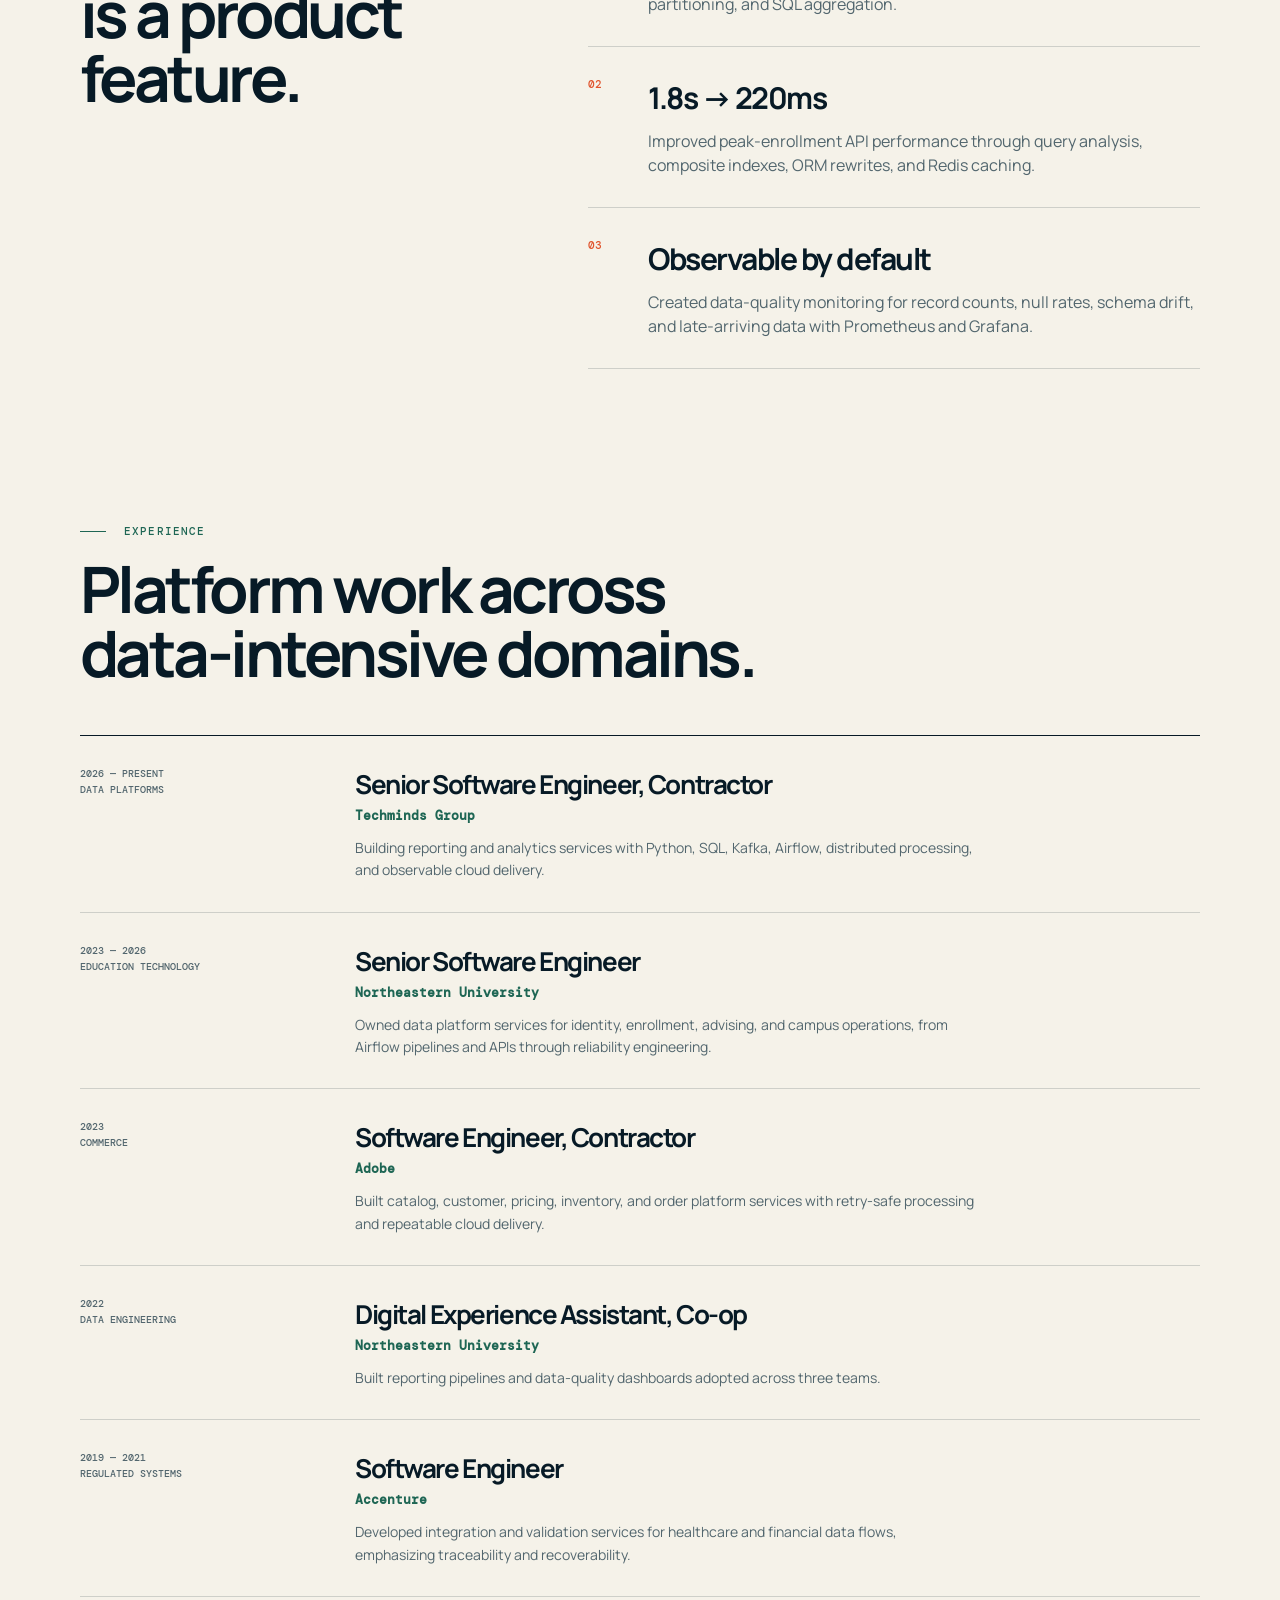
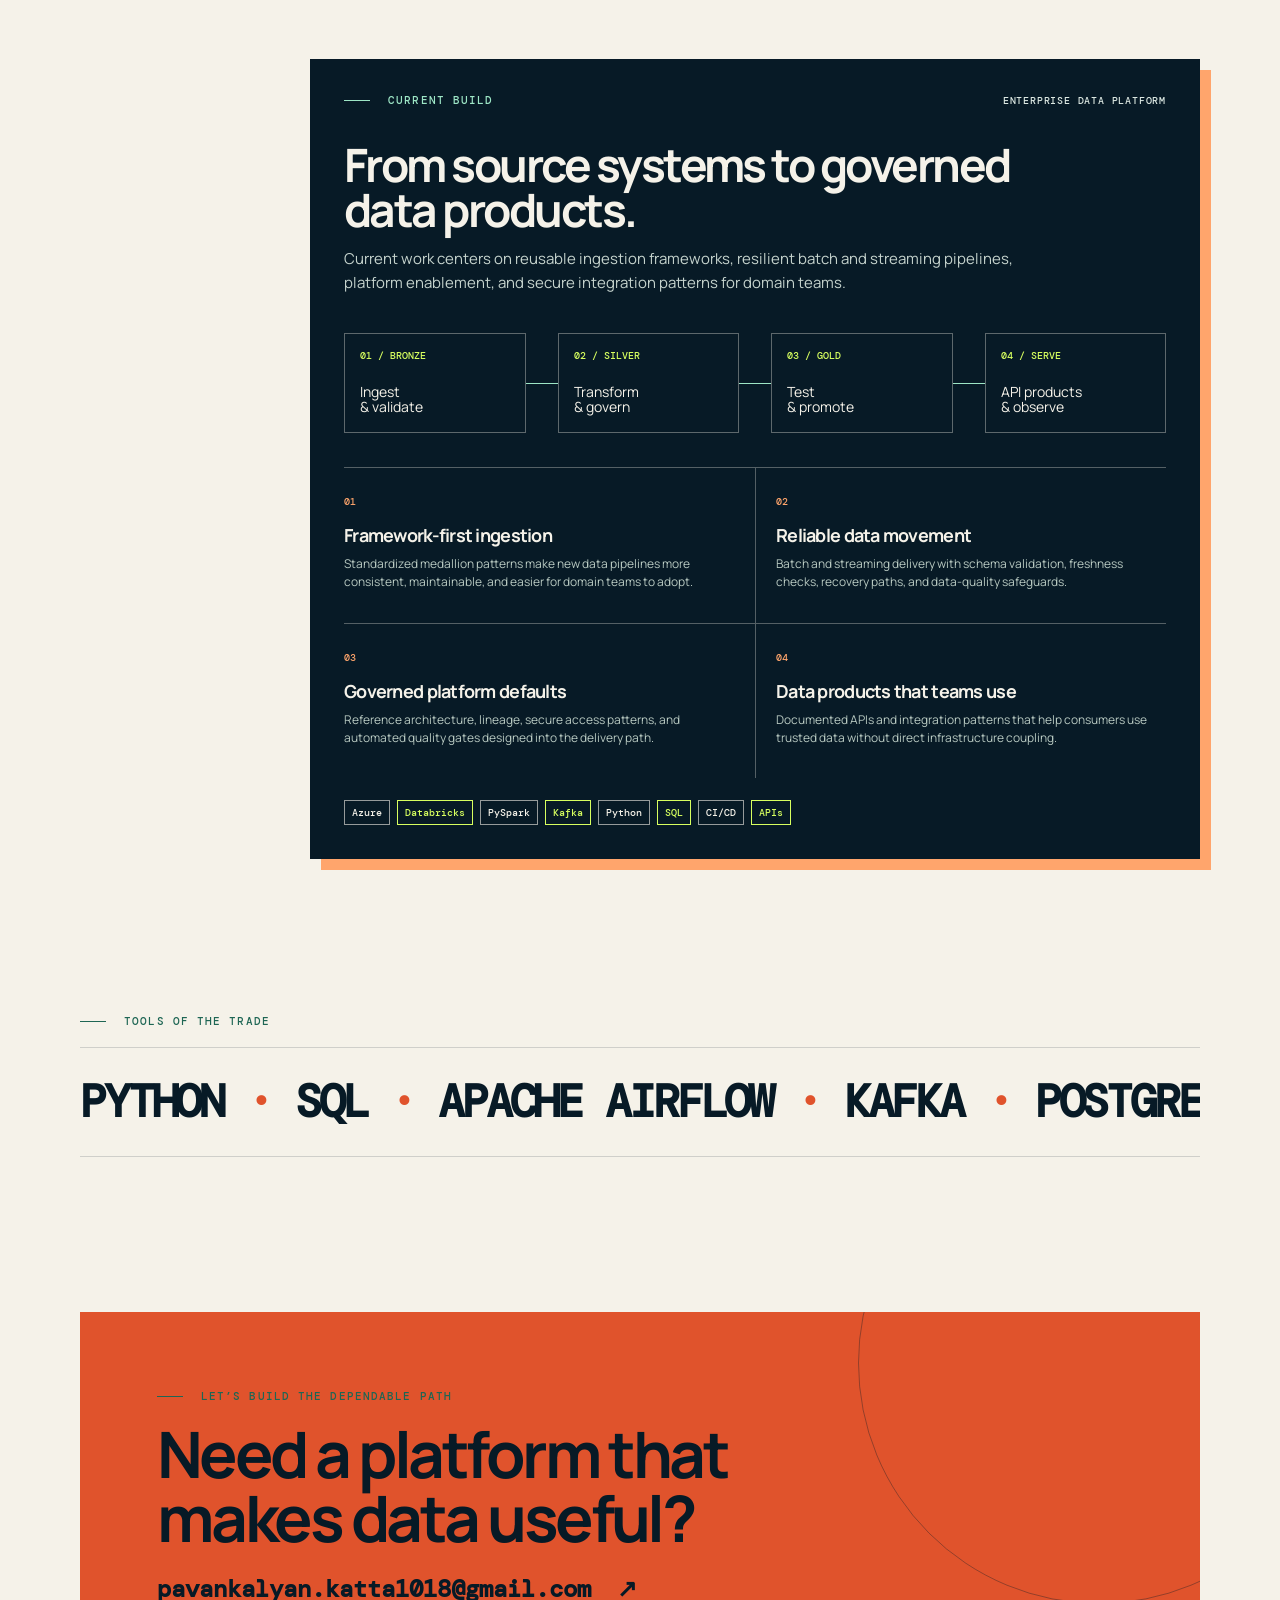
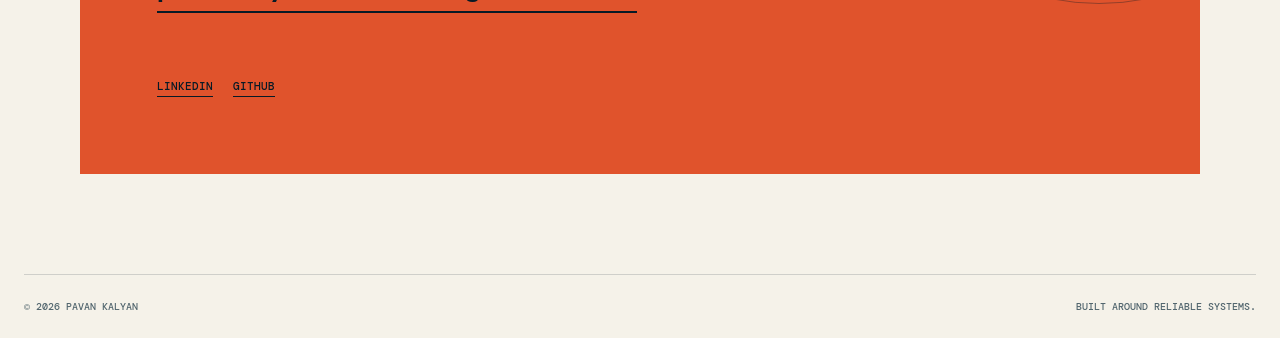
==== commit 6a101789: "Add visual architecture diagrams to case studies" ====
--- a/index.html
+++ b/index.html
@@ -106,7 +106,7 @@
             <div class="case-study-body">
               <div class="case-study-title"><h3>Airflow Data Quality DAGs</h3><a href="https://github.com/PavanKalyan-1718/airflow-data-quality-dags" target="_blank" rel="noreferrer">Read the repository <span>↗</span></a></div>
               <p class="case-study-summary">A daily quality gate that prevents an unreliable orders partition from being treated as report-ready data.</p>
-              <div class="system-flow" aria-label="Airflow data quality system flow"><span>Logical date</span><i></i><span>PostgreSQL checks</span><i></i><span>Quality contract</span><i></i><span>Ready / fail</span></div>
+              <figure class="case-study-diagram"><img src="assets/airflow-quality-architecture.svg" alt="Architecture diagram showing Airflow logical date, PostgreSQL checks, data-quality contracts, and ready or fail outcomes." /></figure>
               <div class="case-study-grid">
                 <div><span>THE PROBLEM</span><p>Downstream reporting needs an explicit readiness signal instead of silently accepting duplicate, incomplete, or stale daily records.</p></div>
                 <div><span>DESIGN</span><p>The DAG passes Airflow's logical interval into parameterized PostgreSQL queries, making the checks deterministic for scheduled runs and backfills.</p></div>
@@ -120,7 +120,7 @@
             <div class="case-study-body">
               <div class="case-study-title"><h3>Stream Codec Lab</h3><a href="https://github.com/PavanKalyan-1718/stream-codec-lab" target="_blank" rel="noreferrer">Read the repository <span>↗</span></a></div>
               <p class="case-study-summary">A reproducible harness for comparing compression tradeoffs on event streams that behave more like production telemetry than a single synthetic blob.</p>
-              <div class="system-flow" aria-label="Compression benchmark system flow"><span>Deterministic NDJSON</span><i></i><span>Codec suite</span><i></i><span>Round-trip check</span><i></i><span>JSON report</span></div>
+              <figure class="case-study-diagram"><img src="assets/codec-benchmark-architecture.svg" alt="Architecture diagram showing deterministic NDJSON workloads, codec execution, lossless round-trip verification, and JSON reporting." /></figure>
               <div class="case-study-grid">
                 <div><span>THE QUESTION</span><p>Which compression choice balances size reduction and decode throughput for the actual shape of a data stream?</p></div>
                 <div><span>WORKLOADS</span><p>Seeded event generation models both repetitive dimensions and high-cardinality trace attributes, so results expose different compression behavior.</p></div>
@@ -134,7 +134,7 @@
             <div class="case-study-body">
               <div class="case-study-title"><h3>AWS Serverless Order Pipeline</h3><a href="https://github.com/PavanKalyan-1718/aws-serverless-order-pipeline" target="_blank" rel="noreferrer">Read the repository <span>↗</span></a></div>
               <p class="case-study-summary">A small, explicit backend boundary for taking an order request through validation, record creation, and fulfillment-state preparation.</p>
-              <div class="system-flow" aria-label="Serverless order system flow"><span>POST /orders</span><i></i><span>Validate payload</span><i></i><span>Create record</span><i></i><span>Fulfillment update</span></div>
+              <figure class="case-study-diagram"><img src="assets/serverless-order-architecture.svg" alt="Architecture diagram showing an order API request, Lambda validation, order record creation, and fulfillment processing." /></figure>
               <div class="case-study-grid">
                 <div><span>API CONTRACT</span><p>The create handler accepts an order payload, returns a clear 400 for missing customer or item data, and returns 201 with a structured accepted order.</p></div>
                 <div><span>DOMAIN MODEL</span><p>Order records receive a UUID, UTC creation timestamp, received status, line items, and a calculated total amount.</p></div>
--- a/styles.css
+++ b/styles.css
@@ -14,7 +14,7 @@
 .section-heading { display: flex; justify-content: space-between; align-items: end; border-bottom: 1px solid var(--line); }.section-heading > a { margin-bottom: 29px; font: 700 11px var(--mono); border-bottom: 1px solid var(--ink); padding-bottom: 3px; }.section-heading > a span { margin-left: 9px; }.project-list { display: grid; grid-template-columns: 1fr 1fr; }.project-card { min-height: 310px; padding: 30px; border-bottom: 1px solid var(--line); position: relative; transition: background .25s, color .25s; }.project-card:hover { background: var(--ink); color: var(--paper); }.project-main { grid-column: 1 / -1; display: grid; grid-template-columns: .8fr 1.2fr; gap: 42px; min-height: 390px; }.project-secondary + .project-secondary { border-left: 1px solid var(--line); }.project-kicker { color: #e0532c; font: 500 10px var(--mono); letter-spacing: .08em; }.project-card h3 { font-size: 34px; line-height: 1; margin-bottom: 16px; }.project-card p:not(.project-kicker) { max-width: 500px; color: #52666e; font-size: 15px; line-height: 1.6; }.project-card:hover p:not(.project-kicker) { color: #c5d3cd; }.stack { display: flex; flex-wrap: wrap; gap: 7px; margin-top: 25px; }.stack span { font: 500 10px var(--mono); border: 1px solid currentColor; padding: 5px 7px; }.project-arrow { position: absolute; top: 25px; right: 27px; font-size: 24px; }.project-visual { background: #cedbd5; min-height: 260px; position: relative; overflow: hidden; }.airflow-visual::before, .airflow-visual::after { content: ""; position: absolute; border: 1px solid var(--ink); border-radius: 50%; width: 250px; height: 250px; left: 50%; top: 50%; transform: translate(-50%, -50%); }.airflow-visual::after { width: 165px; height: 165px; border-style: dashed; animation: spin 20s linear infinite; }.core { position: absolute; z-index: 2; left: 50%; top: 50%; transform: translate(-50%, -50%); background: var(--ink); color: var(--acid); border-radius: 50%; width: 82px; height: 82px; display: grid; place-items: center; font: 500 24px var(--mono); }.orbit { position: absolute; width: 12px; height: 12px; background: #e0532c; border-radius: 50%; z-index: 3; }.orbit-a { left: 25%; top: 21%; }.orbit-b { right: 23%; bottom: 24%; background: #1e6654; }
 
 /* Case studies make the repository cards scannable evidence rather than a list of technologies. */
-.case-study-heading { display: grid; grid-template-columns: 230px minmax(0, 620px); gap: 45px; padding: 78px 0 30px; border-bottom: 1px solid var(--ink); }.case-study-heading .eyebrow { margin: 4px 0 0; }.case-study-heading > p:last-child { margin: 0; color: #52666e; font-size: 17px; line-height: 1.6; }.case-study { display: grid; grid-template-columns: 230px minmax(0, 1fr); gap: 45px; padding: 42px 0; border-bottom: 1px solid var(--line); }.case-study-featured { background: var(--ink); color: var(--paper); margin-inline: -32px; padding-inline: 32px; }.case-study-label { font: 500 10px/1.6 var(--mono); color: #52666e; letter-spacing: .07em; }.case-study-featured .case-study-label { color: var(--mist); }.case-study-label span { display: inline-grid; place-items: center; width: 34px; height: 34px; margin-bottom: 16px; border: 1px solid currentColor; border-radius: 50%; color: #e0532c; }.case-study-label p { margin: 0; }.case-study-title { display: flex; justify-content: space-between; align-items: flex-start; gap: 25px; }.case-study-title h3 { font-size: clamp(30px, 3.2vw, 46px); line-height: .96; margin-bottom: 18px; }.case-study-title a { flex: 0 0 auto; margin-top: 8px; font: 700 10px var(--mono); letter-spacing: .03em; border-bottom: 1px solid currentColor; padding-bottom: 4px; }.case-study-title a span { margin-left: 7px; }.case-study-summary { max-width: 720px; color: #52666e; font-size: 16px; line-height: 1.6; }.case-study-featured .case-study-summary { color: #c5d3cd; }.system-flow { display: grid; grid-template-columns: 1fr 28px 1fr 28px 1fr 28px 1fr; align-items: center; margin: 29px 0 33px; border: 1px solid var(--line); padding: 14px; }.system-flow span { font: 500 10px/1.3 var(--mono); text-transform: uppercase; }.system-flow i { height: 1px; background: #1e6654; position: relative; }.system-flow i::after { content: ""; position: absolute; right: -1px; top: -3px; border: 4px solid transparent; border-left-color: #1e6654; }.case-study-featured .system-flow { border-color: rgba(245,242,233,.35); }.case-study-featured .system-flow i { background: var(--acid); }.case-study-featured .system-flow i::after { border-left-color: var(--acid); }.case-study-grid { display: grid; grid-template-columns: repeat(2, 1fr); }.case-study-grid > div { padding: 20px 24px 0 0; min-height: 126px; }.case-study-grid > div:nth-child(even) { padding-left: 24px; border-left: 1px solid var(--line); }.case-study-grid > div:nth-child(n + 3) { border-top: 1px solid var(--line); padding-top: 20px; }.case-study-grid span { color: #e0532c; font: 500 10px var(--mono); letter-spacing: .07em; }.case-study-grid p { color: #52666e; font-size: 13px; line-height: 1.58; margin: 11px 0 0; }.case-study-featured .case-study-grid > div:nth-child(even), .case-study-featured .case-study-grid > div:nth-child(n + 3) { border-color: rgba(245,242,233,.35); }.case-study-featured .case-study-grid p { color: #c5d3cd; }
+.case-study-heading { display: grid; grid-template-columns: 230px minmax(0, 620px); gap: 45px; padding: 78px 0 30px; border-bottom: 1px solid var(--ink); }.case-study-heading .eyebrow { margin: 4px 0 0; }.case-study-heading > p:last-child { margin: 0; color: #52666e; font-size: 17px; line-height: 1.6; }.case-study { display: grid; grid-template-columns: 230px minmax(0, 1fr); gap: 45px; padding: 42px 0; border-bottom: 1px solid var(--line); }.case-study-featured { background: var(--ink); color: var(--paper); margin-inline: -32px; padding-inline: 32px; }.case-study-label { font: 500 10px/1.6 var(--mono); color: #52666e; letter-spacing: .07em; }.case-study-featured .case-study-label { color: var(--mist); }.case-study-label span { display: inline-grid; place-items: center; width: 34px; height: 34px; margin-bottom: 16px; border: 1px solid currentColor; border-radius: 50%; color: #e0532c; }.case-study-label p { margin: 0; }.case-study-title { display: flex; justify-content: space-between; align-items: flex-start; gap: 25px; }.case-study-title h3 { font-size: clamp(30px, 3.2vw, 46px); line-height: .96; margin-bottom: 18px; }.case-study-title a { flex: 0 0 auto; margin-top: 8px; font: 700 10px var(--mono); letter-spacing: .03em; border-bottom: 1px solid currentColor; padding-bottom: 4px; }.case-study-title a span { margin-left: 7px; }.case-study-summary { max-width: 720px; color: #52666e; font-size: 16px; line-height: 1.6; }.case-study-featured .case-study-summary { color: #c5d3cd; }.case-study-diagram { margin: 29px 0 33px; border: 1px solid var(--line); overflow: hidden; }.case-study-diagram img { display: block; width: 100%; height: auto; }.case-study-featured .case-study-diagram { border-color: rgba(245,242,233,.35); }.case-study-grid { display: grid; grid-template-columns: repeat(2, 1fr); }.case-study-grid > div { padding: 20px 24px 0 0; min-height: 126px; }.case-study-grid > div:nth-child(even) { padding-left: 24px; border-left: 1px solid var(--line); }.case-study-grid > div:nth-child(n + 3) { border-top: 1px solid var(--line); padding-top: 20px; }.case-study-grid span { color: #e0532c; font: 500 10px var(--mono); letter-spacing: .07em; }.case-study-grid p { color: #52666e; font-size: 13px; line-height: 1.58; margin: 11px 0 0; }.case-study-featured .case-study-grid > div:nth-child(even), .case-study-featured .case-study-grid > div:nth-child(n + 3) { border-color: rgba(245,242,233,.35); }.case-study-featured .case-study-grid p { color: #c5d3cd; }
 .impact { display: grid; grid-template-columns: .8fr 1.2fr; gap: 100px; }.impact-sticky { align-self: start; position: sticky; top: 80px; }.impact-list { border-top: 1px solid var(--ink); }.impact-item { display: grid; grid-template-columns: 42px 1fr; gap: 18px; padding: 30px 0; border-bottom: 1px solid var(--line); }.impact-item > span { color: #e0532c; font: 500 11px var(--mono); }.impact-item strong { font-size: 30px; letter-spacing: -.05em; }.impact-item p { color: #52666e; line-height: 1.5; margin: 11px 0 0; }
 .timeline { margin-top: 50px; border-top: 1px solid var(--ink); }.timeline-item { display: grid; grid-template-columns: 230px 1fr; gap: 45px; padding: 30px 0; border-bottom: 1px solid var(--line); }.timeline-meta { font: 500 10px/1.6 var(--mono); color: #52666e; text-transform: uppercase; }.timeline-meta span { display: block; }.timeline-item h3 { font-size: 26px; margin-bottom: 5px; }.company { color: #1e6654; font: 600 13px var(--mono); }.timeline-item > div:last-child > p:last-child { color: #52666e; max-width: 620px; font-size: 14px; line-height: 1.6; margin-bottom: 0; }
 .toolkit { overflow: hidden; }.marquee { border-top: 1px solid var(--line); border-bottom: 1px solid var(--line); overflow: hidden; white-space: nowrap; padding: 25px 0; }.marquee div { display: inline-block; font: 700 clamp(23px, 3.5vw, 48px) var(--mono); letter-spacing: -.07em; animation: slide 30s linear infinite; }.marquee i { color: #e0532c; font-style: normal; }.contact { padding-bottom: 100px; }.contact-card { margin-top: 155px; background: #e0532c; color: var(--ink); padding: clamp(35px, 6vw, 80px); position: relative; overflow: hidden; }.contact-card::after { content: ""; width: 480px; height: 480px; border: 1px solid rgba(7,26,38,.35); border-radius: 50%; position: absolute; right: -140px; top: -190px; }.contact-card h2 { max-width: 730px; position: relative; z-index: 1; }.contact-card > a { position: relative; z-index: 1; font: 700 clamp(15px, 2vw, 24px) var(--mono); border-bottom: 2px solid var(--ink); padding-bottom: 7px; }.contact-card > a span { margin-left: 12px; }.contact-links { position: relative; z-index: 1; margin-top: 75px; display: flex; gap: 20px; font: 500 11px var(--mono); text-transform: uppercase; }.contact-links a { border-bottom: 1px solid var(--ink); padding-bottom: 3px; } footer { width: min(1280px, calc(100% - 48px)); margin: auto; padding: 25px 0; border-top: 1px solid var(--line); display: flex; justify-content: space-between; font: 500 10px var(--mono); color: #52666e; text-transform: uppercase; }
@@ -35,7 +35,7 @@
 .current-build { margin: 62px 0 0 230px; padding: 34px; background: var(--ink); color: var(--paper); box-shadow: 11px 11px 0 var(--amber); }.current-build-header { display: flex; justify-content: space-between; gap: 20px; align-items: center; }.current-build-header .eyebrow { color: var(--mint); margin-bottom: 0; }.current-build-header > span { font: 500 10px var(--mono); color: var(--mist); letter-spacing: .08em; }.current-build h3 { max-width: 680px; font-size: clamp(29px, 3.7vw, 46px); line-height: .98; margin: 35px 0 15px; }.current-build > p { max-width: 680px; color: #c5d3cd; font-size: 15px; line-height: 1.6; }.delivery-loop { display: grid; grid-template-columns: 1fr 32px 1fr 32px 1fr 32px 1fr; align-items: center; margin-top: 38px; }.delivery-loop div { min-height: 100px; padding: 15px; border: 1px solid rgba(245,242,233,.36); display: grid; gap: 19px; }.delivery-loop strong { color: var(--acid); font: 500 10px var(--mono); }.delivery-loop span { font-size: 14px; line-height: 1.13; }.delivery-loop i { height: 1px; background: var(--mint); position: relative; }.delivery-loop i::after { content: ""; border: 4px solid transparent; border-left-color: var(--mint); position: absolute; right: -2px; top: -3px; }.current-stack { display: flex; flex-wrap: wrap; gap: 7px; margin-top: 22px; }.current-stack span { border: 1px solid rgba(245,242,233,.6); padding: 5px 7px; font: 500 10px var(--mono); }.current-stack span:nth-child(2n) { border-color: var(--acid); color: var(--acid); }
 @media (max-width: 800px) { .current-build { margin-left: 0; padding: 24px; }.current-build-header { display: block; }.current-build-header .eyebrow { margin-bottom: 14px; }.delivery-loop { grid-template-columns: 1fr; gap: 12px; }.delivery-loop i { width: 1px; height: 20px; justify-self: center; }.delivery-loop i::after { border: 4px solid transparent; border-top-color: var(--mint); right: -3px; top: auto; bottom: -2px; } }
 
-@media (max-width: 800px) { .case-study-heading, .case-study { grid-template-columns: 1fr; gap: 18px; }.case-study-heading { padding-top: 58px; }.case-study-featured { margin-inline: -16px; padding-inline: 16px; }.case-study-title { display: block; }.case-study-title a { display: inline-block; margin: 0 0 18px; }.case-study-summary { font-size: 15px; }.system-flow { grid-template-columns: 1fr; gap: 10px; }.system-flow i { width: 1px; height: 16px; justify-self: center; }.system-flow i::after { right: -3px; top: auto; bottom: -2px; border: 4px solid transparent; border-top-color: #1e6654; }.case-study-featured .system-flow i::after { border-top-color: var(--acid); }.case-study-grid { grid-template-columns: 1fr; }.case-study-grid > div, .case-study-grid > div:nth-child(even) { padding: 18px 0 0; border-left: 0; border-top: 1px solid var(--line); }.case-study-grid > div:first-child { border-top: 0; padding-top: 0; }.case-study-featured .case-study-grid > div { border-color: rgba(245,242,233,.35); } }
+@media (max-width: 800px) { .case-study-heading, .case-study { grid-template-columns: 1fr; gap: 18px; }.case-study-heading { padding-top: 58px; }.case-study-featured { margin-inline: -16px; padding-inline: 16px; }.case-study-title { display: block; }.case-study-title a { display: inline-block; margin: 0 0 18px; }.case-study-summary { font-size: 15px; }.case-study-diagram { margin: 24px 0 28px; }.case-study-grid { grid-template-columns: 1fr; }.case-study-grid > div, .case-study-grid > div:nth-child(even) { padding: 18px 0 0; border-left: 0; border-top: 1px solid var(--line); }.case-study-grid > div:first-child { border-top: 0; padding-top: 0; }.case-study-featured .case-study-grid > div { border-color: rgba(245,242,233,.35); } }
 
 /* Flow indicators give the current-work visual motion while preserving reduced-motion preferences. */
 .delivery-loop i { overflow: hidden; }
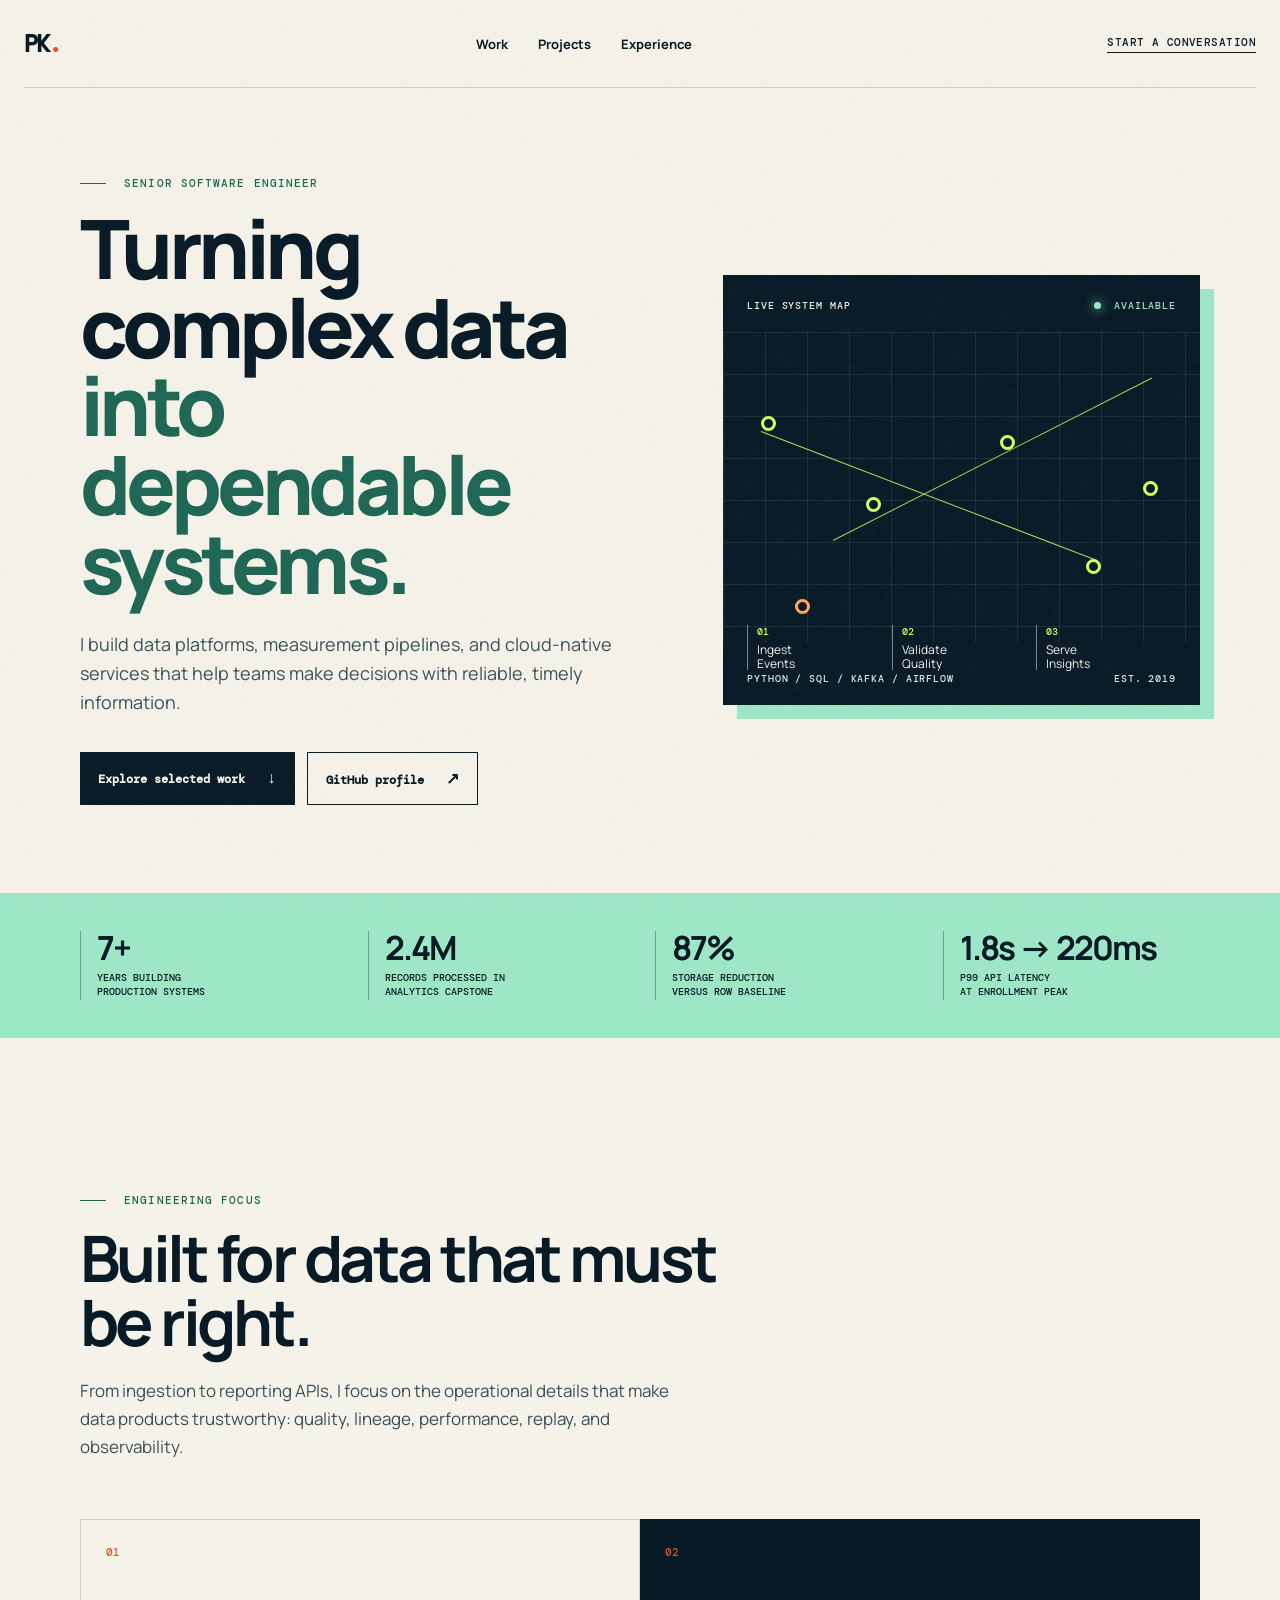
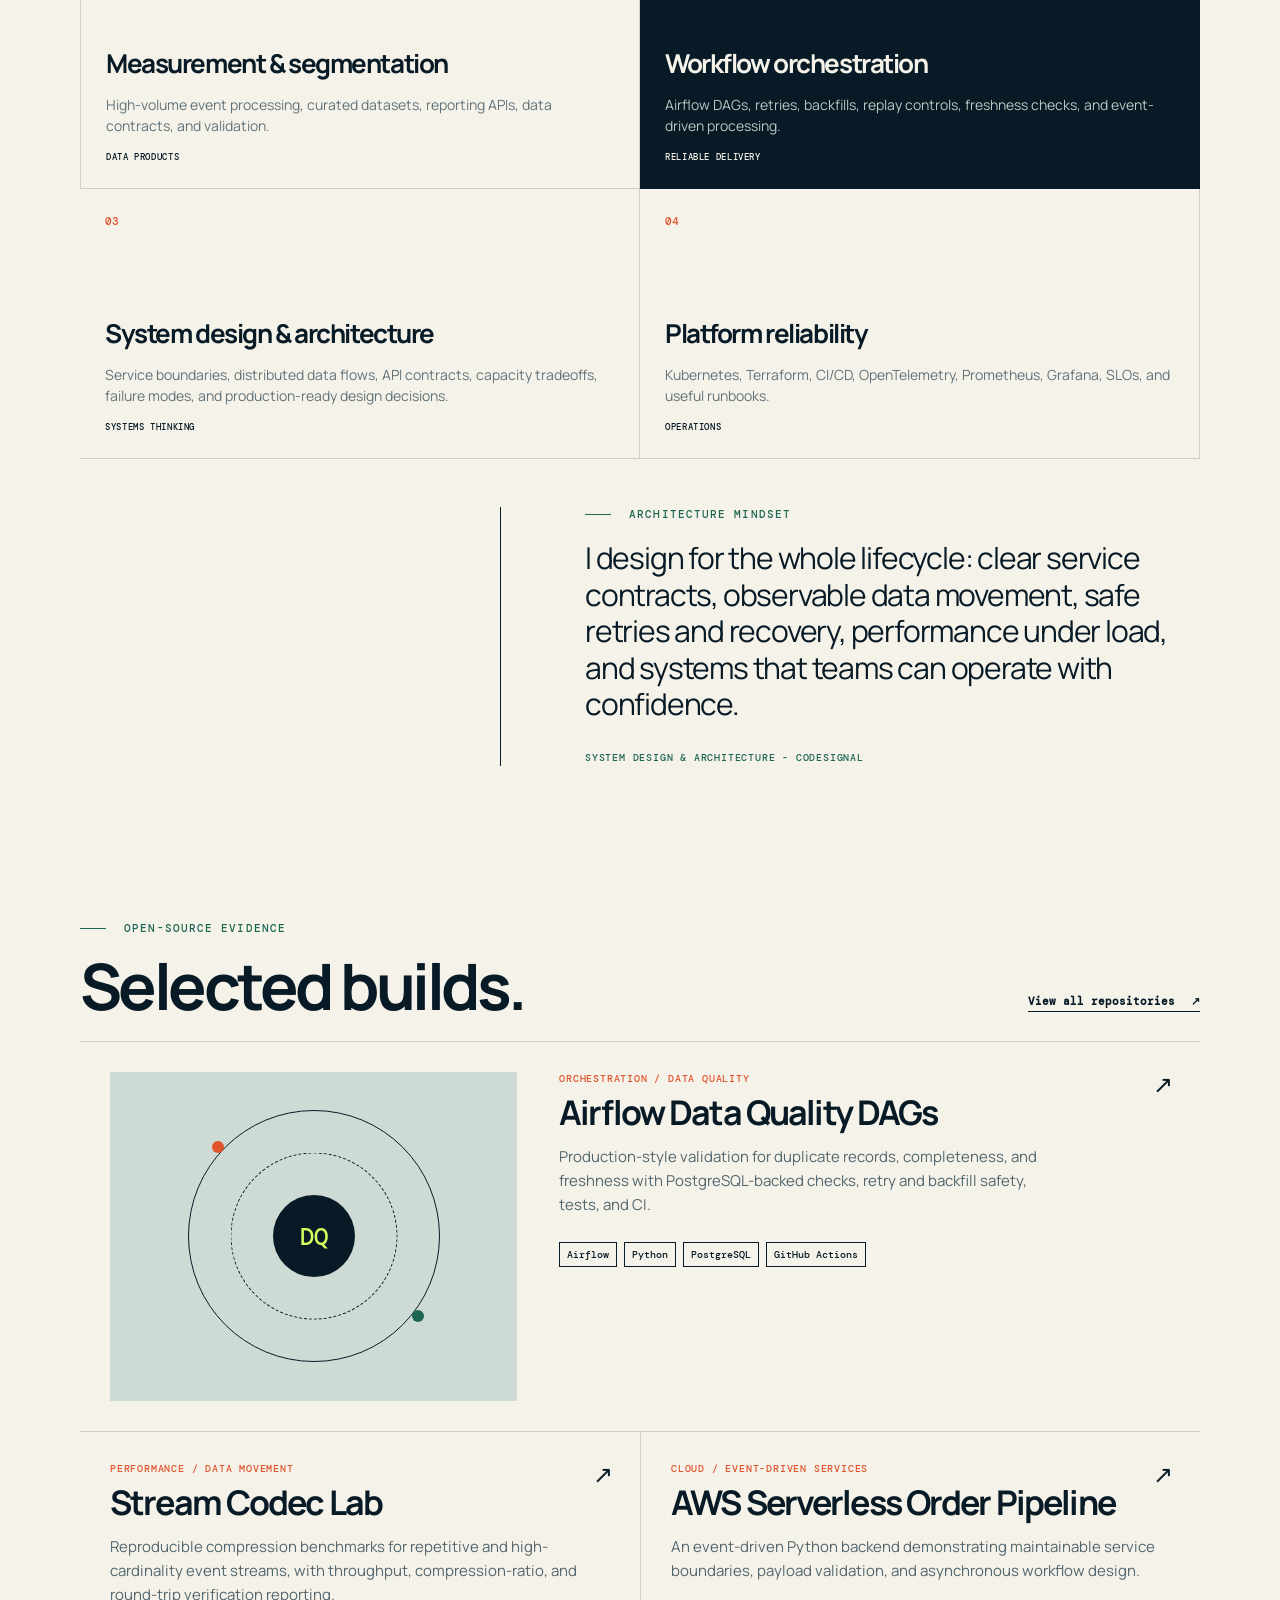
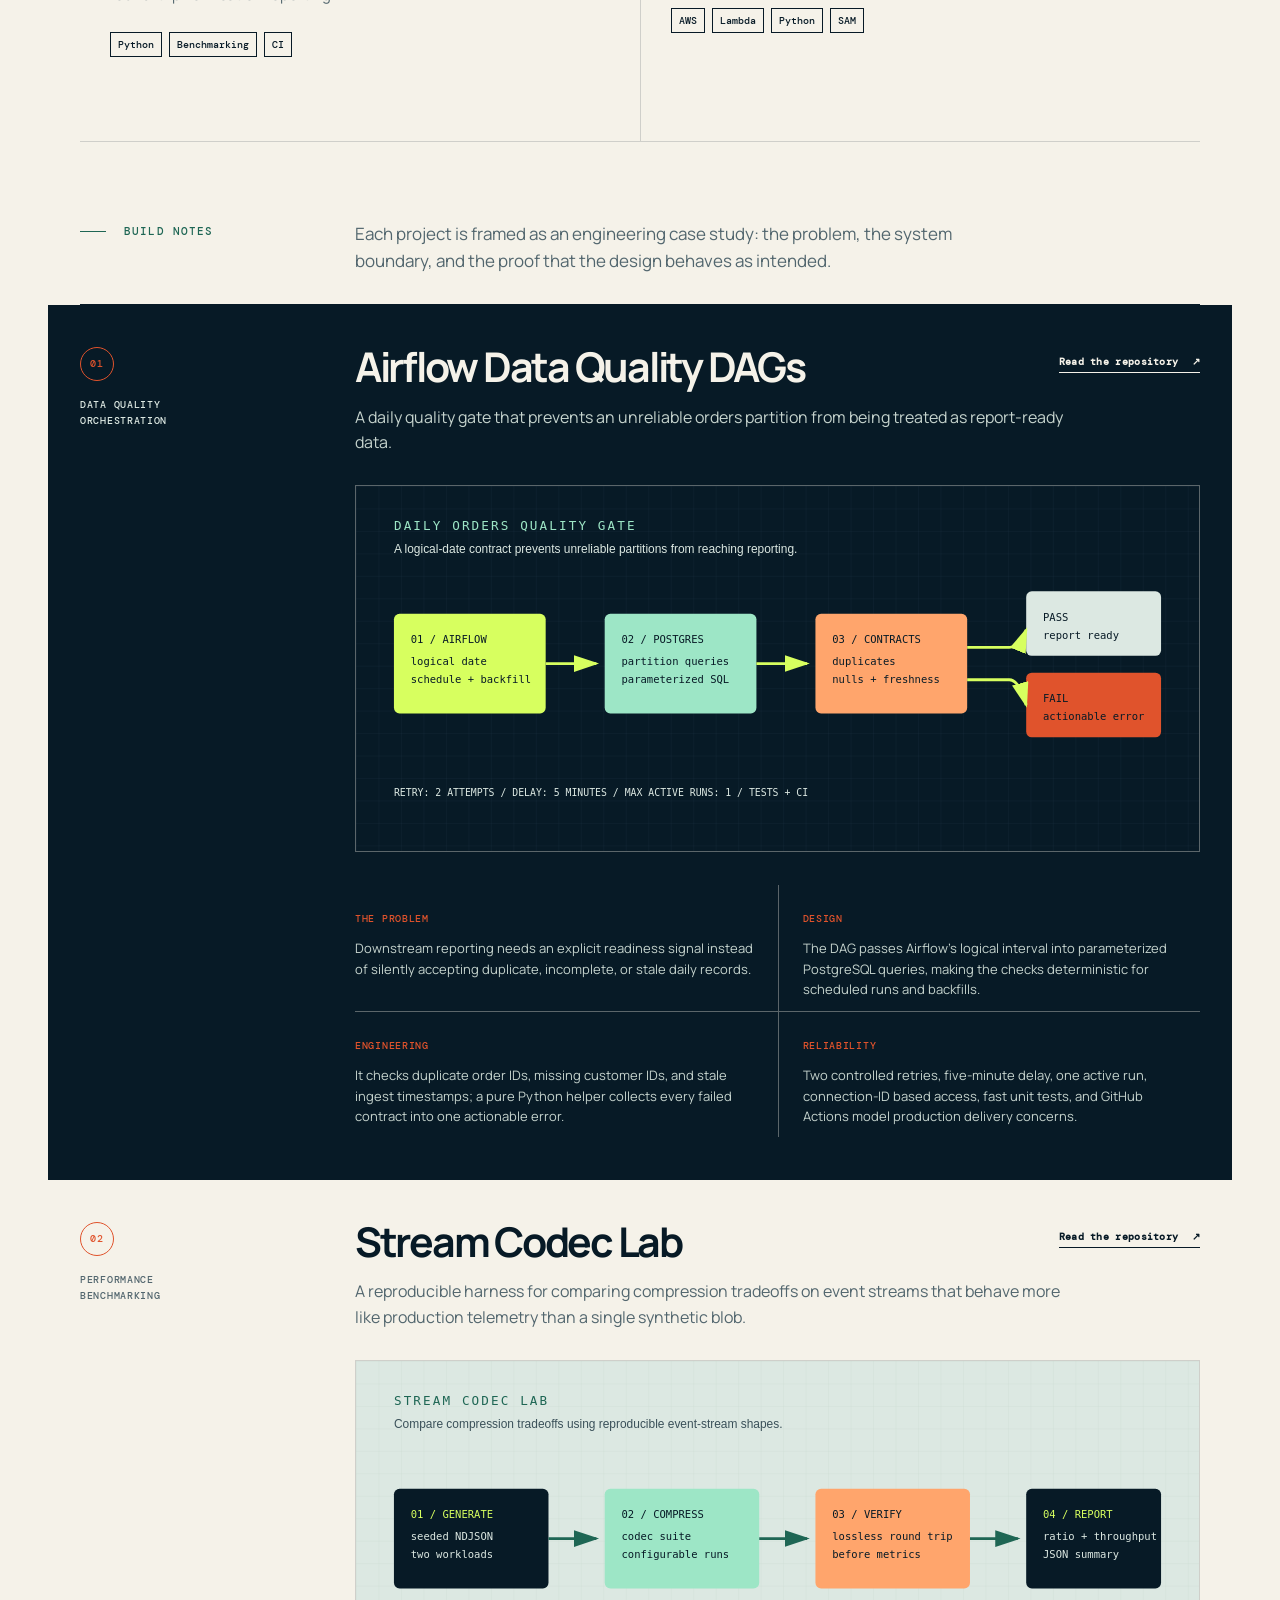
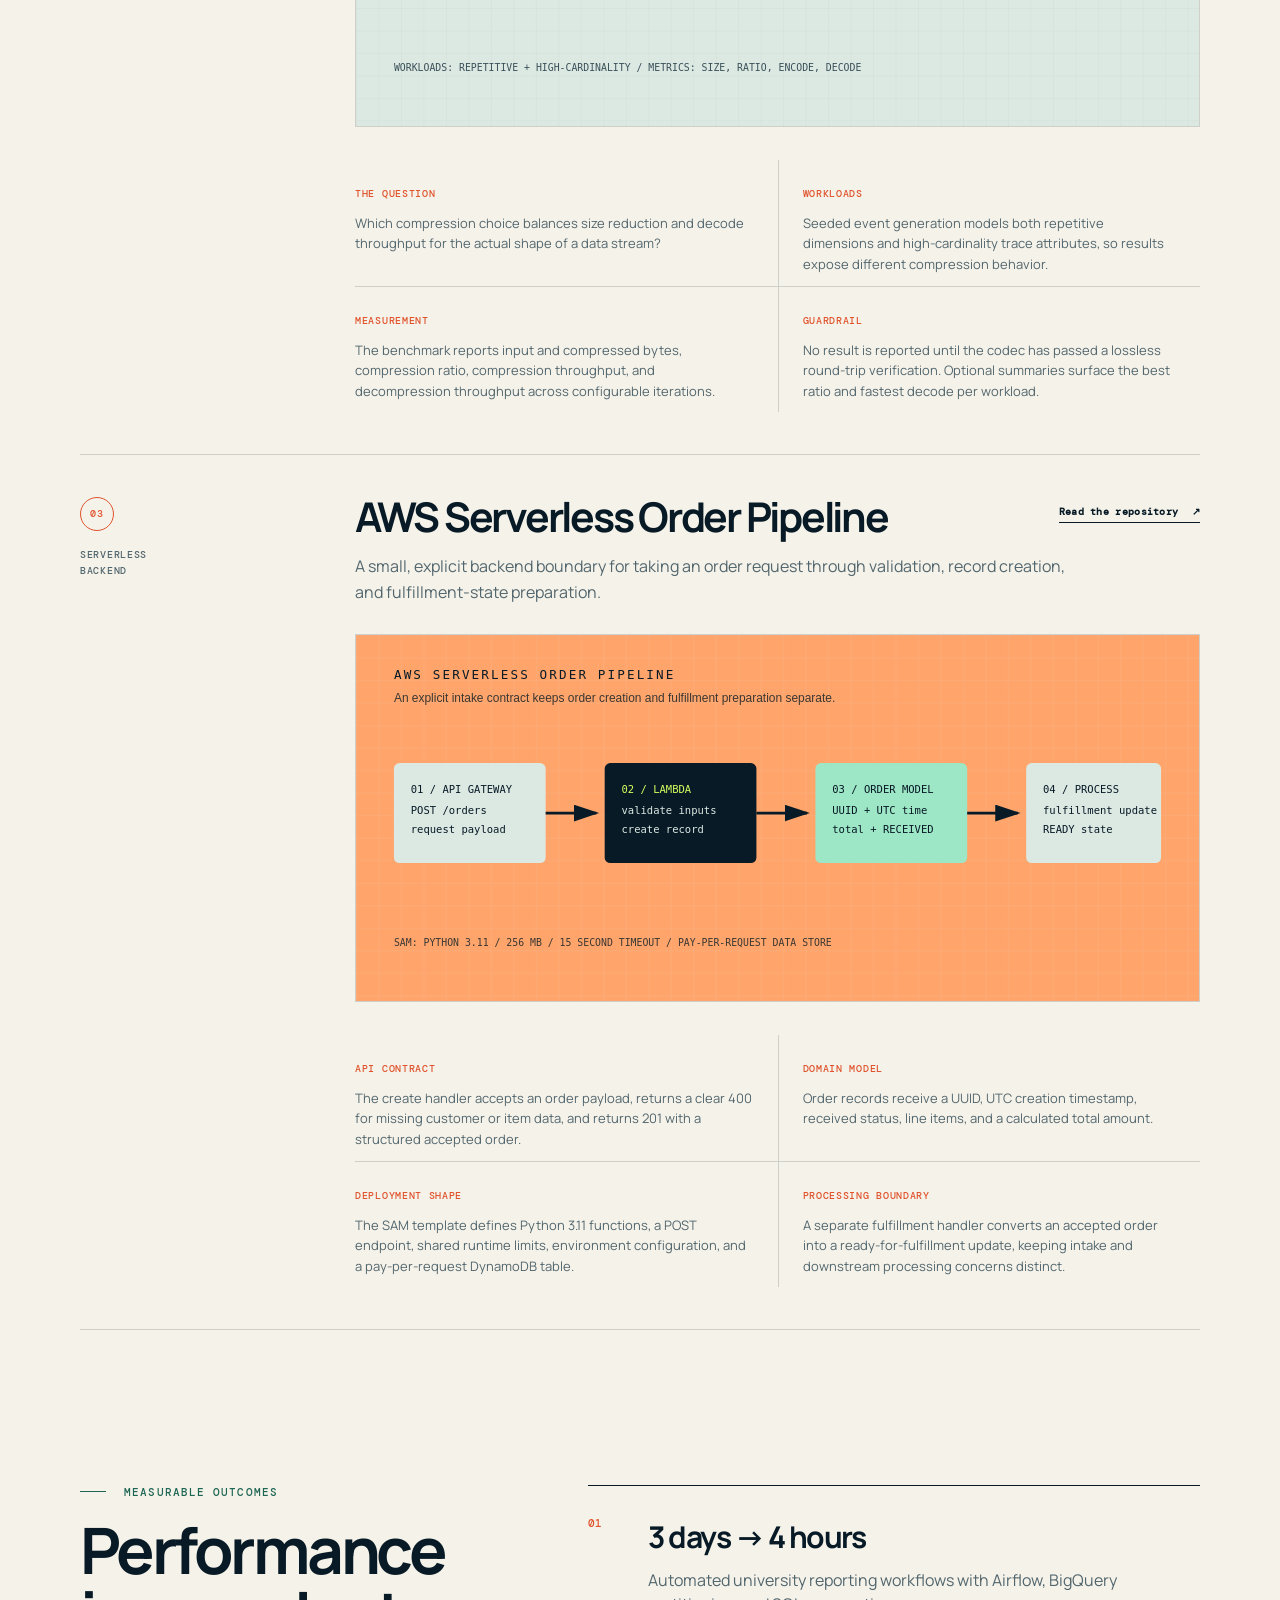
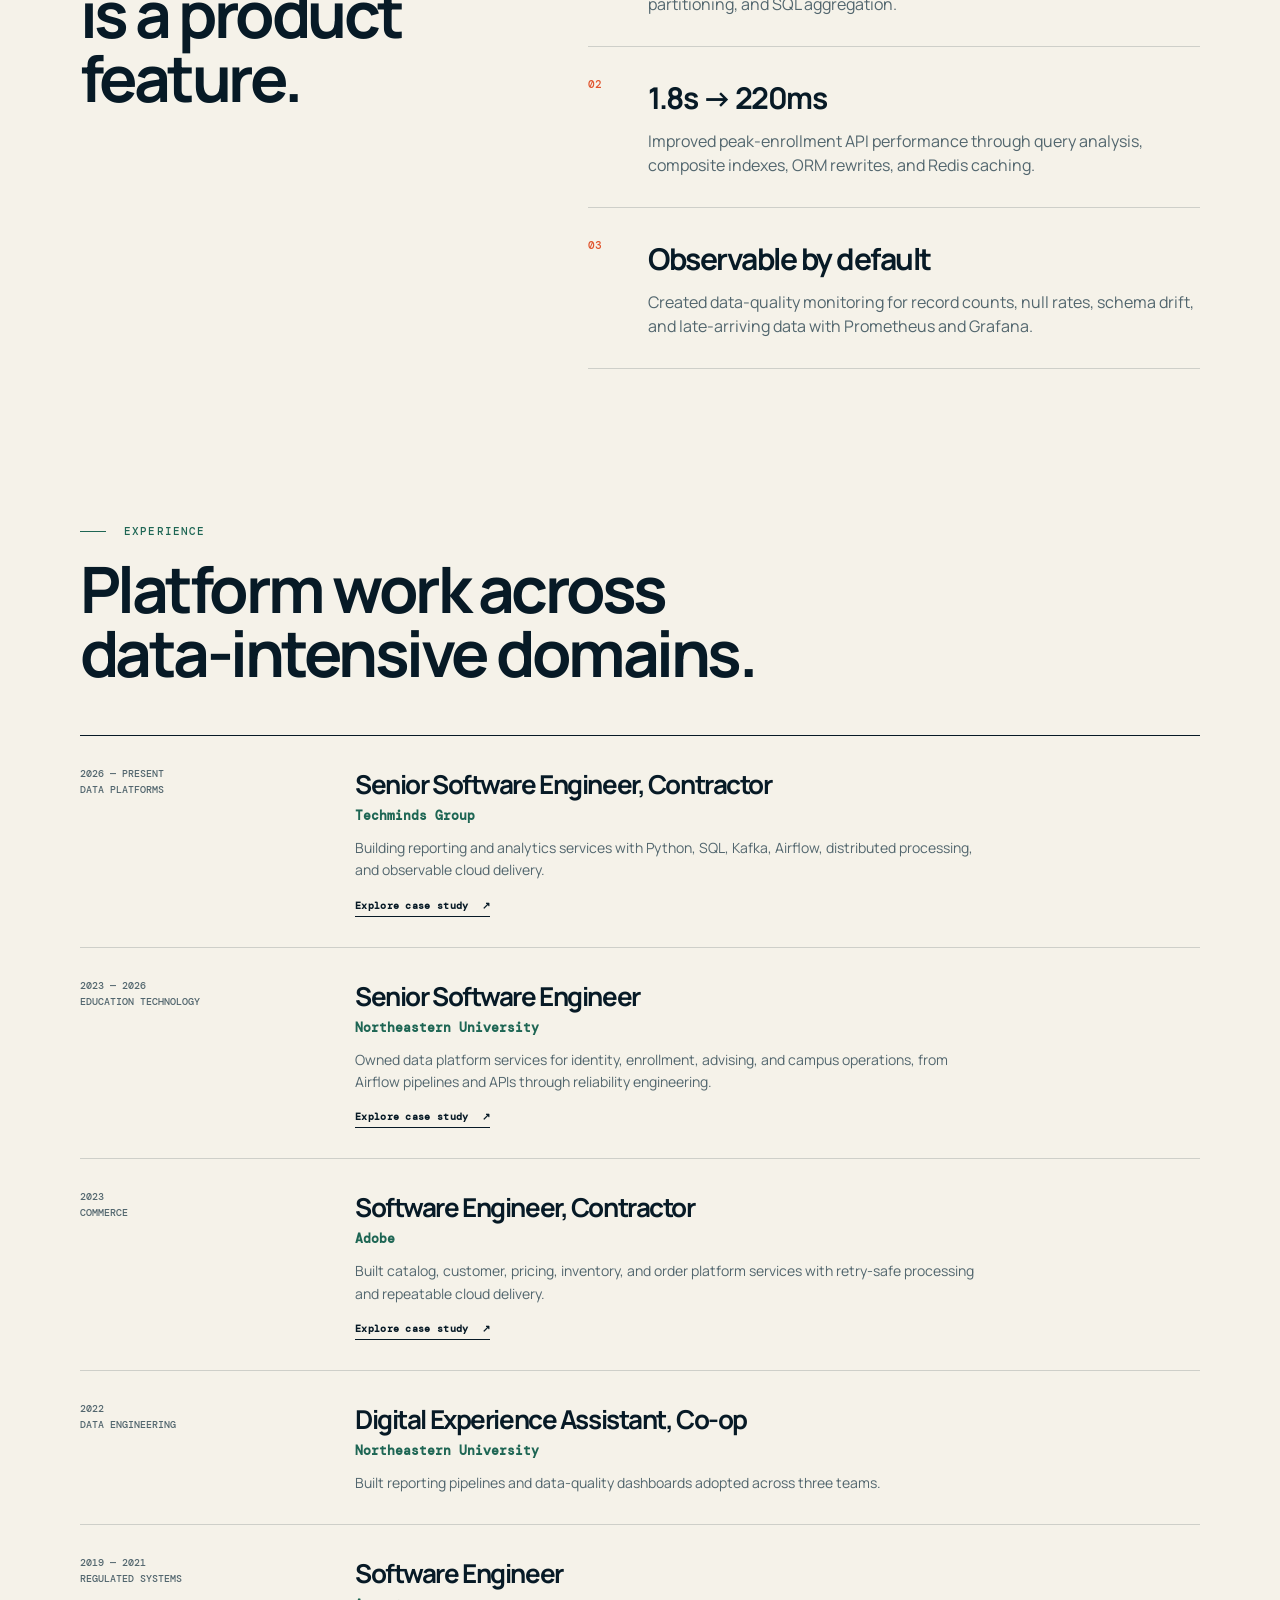
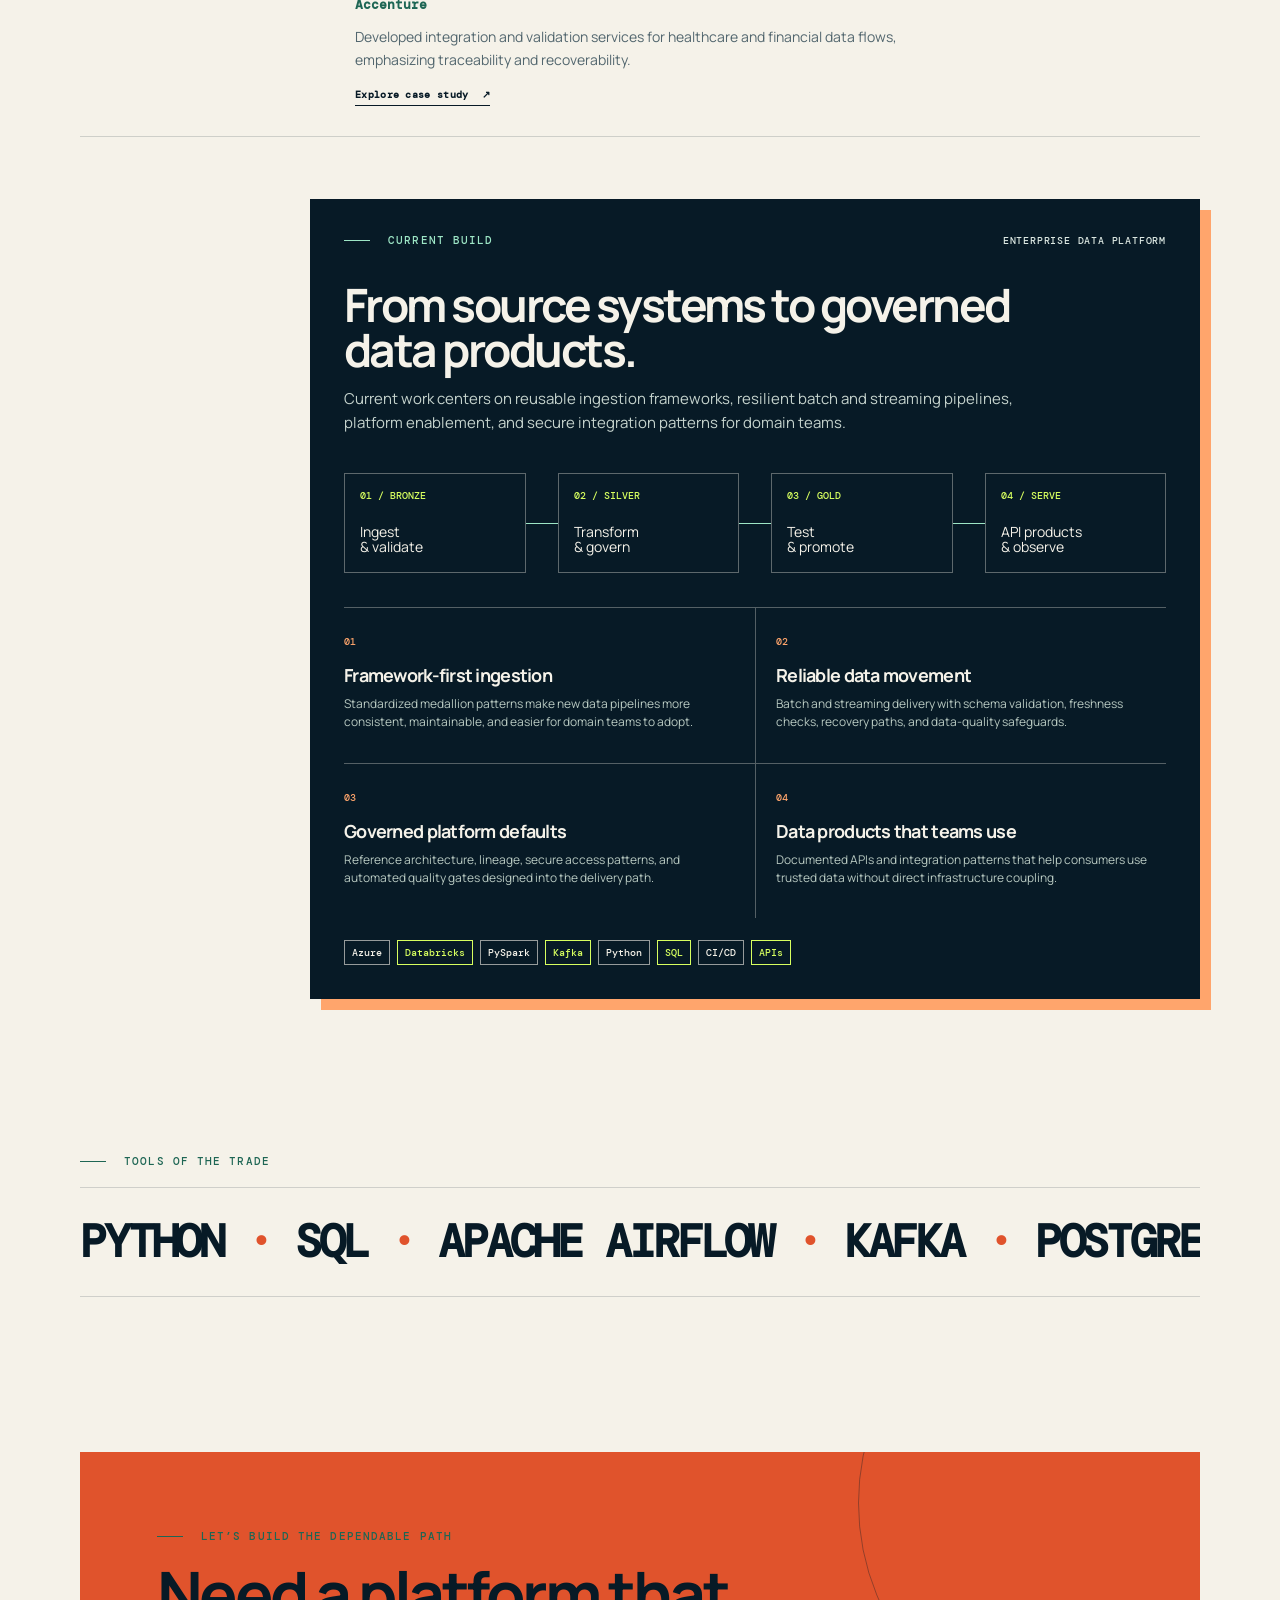
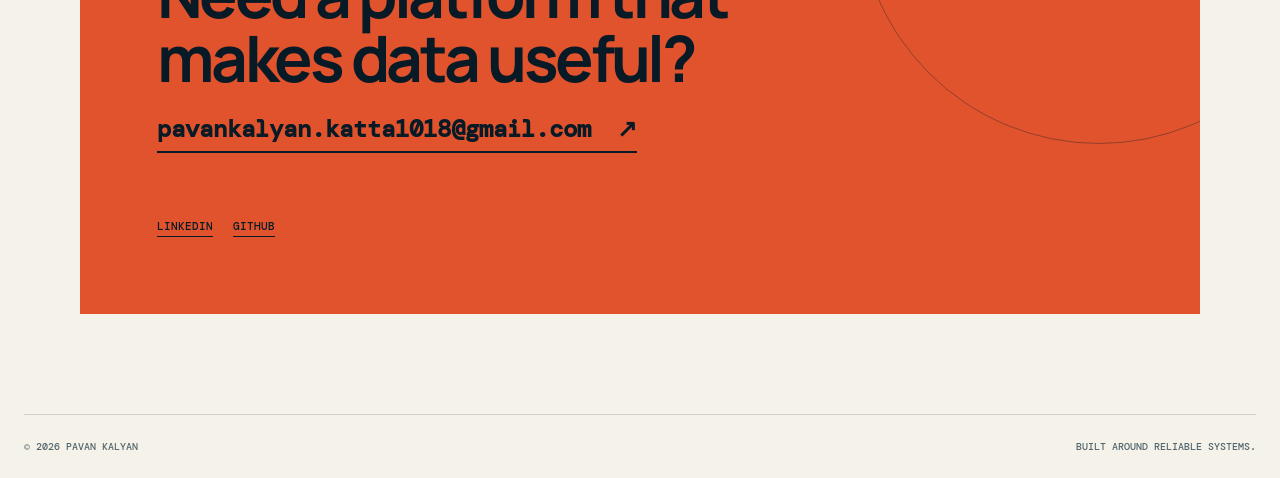
==== commit 10512d99: "Add clickable experience case studies" ====
--- a/index.html
+++ b/index.html
@@ -158,11 +158,11 @@
       <section class="experience section-shell" id="experience">
         <div class="section-intro reveal"><p class="eyebrow"><span></span> Experience</p><h2>Platform work across data-intensive domains.</h2></div>
         <div class="timeline">
-          <article class="timeline-item reveal"><div class="timeline-meta"><span>2026 — Present</span><span>Data Platforms</span></div><div><h3>Senior Software Engineer, Contractor</h3><p class="company">Techminds Group</p><p>Building reporting and analytics services with Python, SQL, Kafka, Airflow, distributed processing, and observable cloud delivery.</p></div></article>
-          <article class="timeline-item reveal"><div class="timeline-meta"><span>2023 — 2026</span><span>Education Technology</span></div><div><h3>Senior Software Engineer</h3><p class="company">Northeastern University</p><p>Owned data platform services for identity, enrollment, advising, and campus operations, from Airflow pipelines and APIs through reliability engineering.</p></div></article>
-          <article class="timeline-item reveal"><div class="timeline-meta"><span>2023</span><span>Commerce</span></div><div><h3>Software Engineer, Contractor</h3><p class="company">Adobe</p><p>Built catalog, customer, pricing, inventory, and order platform services with retry-safe processing and repeatable cloud delivery.</p></div></article>
+          <article class="timeline-item reveal"><div class="timeline-meta"><span>2026 — Present</span><span>Data Platforms</span></div><div><h3>Senior Software Engineer, Contractor</h3><p class="company">Techminds Group</p><p>Building reporting and analytics services with Python, SQL, Kafka, Airflow, distributed processing, and observable cloud delivery.</p><a class="experience-case-link" href="case-studies.html#current-platform">Explore case study <span>↗</span></a></div></article>
+          <article class="timeline-item reveal"><div class="timeline-meta"><span>2023 — 2026</span><span>Education Technology</span></div><div><h3>Senior Software Engineer</h3><p class="company">Northeastern University</p><p>Owned data platform services for identity, enrollment, advising, and campus operations, from Airflow pipelines and APIs through reliability engineering.</p><a class="experience-case-link" href="case-studies.html#research-platform">Explore case study <span>↗</span></a></div></article>
+          <article class="timeline-item reveal"><div class="timeline-meta"><span>2023</span><span>Commerce</span></div><div><h3>Software Engineer, Contractor</h3><p class="company">Adobe</p><p>Built catalog, customer, pricing, inventory, and order platform services with retry-safe processing and repeatable cloud delivery.</p><a class="experience-case-link" href="case-studies.html#media-platform">Explore case study <span>↗</span></a></div></article>
           <article class="timeline-item reveal"><div class="timeline-meta"><span>2022</span><span>Data Engineering</span></div><div><h3>Digital Experience Assistant, Co-op</h3><p class="company">Northeastern University</p><p>Built reporting pipelines and data-quality dashboards adopted across three teams.</p></div></article>
-          <article class="timeline-item reveal"><div class="timeline-meta"><span>2019 — 2021</span><span>Regulated Systems</span></div><div><h3>Software Engineer</h3><p class="company">Accenture</p><p>Developed integration and validation services for healthcare and financial data flows, emphasizing traceability and recoverability.</p></div></article>
+          <article class="timeline-item reveal"><div class="timeline-meta"><span>2019 — 2021</span><span>Regulated Systems</span></div><div><h3>Software Engineer</h3><p class="company">Accenture</p><p>Developed integration and validation services for healthcare and financial data flows, emphasizing traceability and recoverability.</p><a class="experience-case-link" href="case-studies.html#integration-platforms">Explore case study <span>↗</span></a></div></article>
         </div>
         <aside class="current-build reveal" aria-label="Current platform delivery focus">
           <div class="current-build-header"><p class="eyebrow"><span></span> Current build</p><span>ENTERPRISE DATA PLATFORM</span></div>
--- a/styles.css
+++ b/styles.css
@@ -16,7 +16,11 @@
 /* Case studies make the repository cards scannable evidence rather than a list of technologies. */
 .case-study-heading { display: grid; grid-template-columns: 230px minmax(0, 620px); gap: 45px; padding: 78px 0 30px; border-bottom: 1px solid var(--ink); }.case-study-heading .eyebrow { margin: 4px 0 0; }.case-study-heading > p:last-child { margin: 0; color: #52666e; font-size: 17px; line-height: 1.6; }.case-study { display: grid; grid-template-columns: 230px minmax(0, 1fr); gap: 45px; padding: 42px 0; border-bottom: 1px solid var(--line); }.case-study-featured { background: var(--ink); color: var(--paper); margin-inline: -32px; padding-inline: 32px; }.case-study-label { font: 500 10px/1.6 var(--mono); color: #52666e; letter-spacing: .07em; }.case-study-featured .case-study-label { color: var(--mist); }.case-study-label span { display: inline-grid; place-items: center; width: 34px; height: 34px; margin-bottom: 16px; border: 1px solid currentColor; border-radius: 50%; color: #e0532c; }.case-study-label p { margin: 0; }.case-study-title { display: flex; justify-content: space-between; align-items: flex-start; gap: 25px; }.case-study-title h3 { font-size: clamp(30px, 3.2vw, 46px); line-height: .96; margin-bottom: 18px; }.case-study-title a { flex: 0 0 auto; margin-top: 8px; font: 700 10px var(--mono); letter-spacing: .03em; border-bottom: 1px solid currentColor; padding-bottom: 4px; }.case-study-title a span { margin-left: 7px; }.case-study-summary { max-width: 720px; color: #52666e; font-size: 16px; line-height: 1.6; }.case-study-featured .case-study-summary { color: #c5d3cd; }.case-study-diagram { margin: 29px 0 33px; border: 1px solid var(--line); overflow: hidden; }.case-study-diagram img { display: block; width: 100%; height: auto; }.case-study-featured .case-study-diagram { border-color: rgba(245,242,233,.35); }.case-study-grid { display: grid; grid-template-columns: repeat(2, 1fr); }.case-study-grid > div { padding: 20px 24px 0 0; min-height: 126px; }.case-study-grid > div:nth-child(even) { padding-left: 24px; border-left: 1px solid var(--line); }.case-study-grid > div:nth-child(n + 3) { border-top: 1px solid var(--line); padding-top: 20px; }.case-study-grid span { color: #e0532c; font: 500 10px var(--mono); letter-spacing: .07em; }.case-study-grid p { color: #52666e; font-size: 13px; line-height: 1.58; margin: 11px 0 0; }.case-study-featured .case-study-grid > div:nth-child(even), .case-study-featured .case-study-grid > div:nth-child(n + 3) { border-color: rgba(245,242,233,.35); }.case-study-featured .case-study-grid p { color: #c5d3cd; }
 .impact { display: grid; grid-template-columns: .8fr 1.2fr; gap: 100px; }.impact-sticky { align-self: start; position: sticky; top: 80px; }.impact-list { border-top: 1px solid var(--ink); }.impact-item { display: grid; grid-template-columns: 42px 1fr; gap: 18px; padding: 30px 0; border-bottom: 1px solid var(--line); }.impact-item > span { color: #e0532c; font: 500 11px var(--mono); }.impact-item strong { font-size: 30px; letter-spacing: -.05em; }.impact-item p { color: #52666e; line-height: 1.5; margin: 11px 0 0; }
-.timeline { margin-top: 50px; border-top: 1px solid var(--ink); }.timeline-item { display: grid; grid-template-columns: 230px 1fr; gap: 45px; padding: 30px 0; border-bottom: 1px solid var(--line); }.timeline-meta { font: 500 10px/1.6 var(--mono); color: #52666e; text-transform: uppercase; }.timeline-meta span { display: block; }.timeline-item h3 { font-size: 26px; margin-bottom: 5px; }.company { color: #1e6654; font: 600 13px var(--mono); }.timeline-item > div:last-child > p:last-child { color: #52666e; max-width: 620px; font-size: 14px; line-height: 1.6; margin-bottom: 0; }
+.timeline { margin-top: 50px; border-top: 1px solid var(--ink); }.timeline-item { display: grid; grid-template-columns: 230px 1fr; gap: 45px; padding: 30px 0; border-bottom: 1px solid var(--line); }.timeline-meta { font: 500 10px/1.6 var(--mono); color: #52666e; text-transform: uppercase; }.timeline-meta span { display: block; }.timeline-item h3 { font-size: 26px; margin-bottom: 5px; }.company { color: #1e6654; font: 600 13px var(--mono); }.timeline-item > div:last-child > p:not(.company) { color: #52666e; max-width: 620px; font-size: 14px; line-height: 1.6; margin-bottom: 0; }
+.experience-case-link { display: inline-block; margin-top: 17px; font: 700 10px var(--mono); letter-spacing: .03em; border-bottom: 1px solid currentColor; padding-bottom: 4px; }.experience-case-link span { margin-left: 7px; }
+
+/* Dedicated experience pages keep the home timeline concise while giving systems work room to be understood. */
+.case-hero { padding: 115px 0 95px; }.case-hero h1 { max-width: 850px; }.case-hero > p:nth-of-type(2) { max-width: 720px; color: #52666e; font-size: 18px; line-height: 1.7; }.case-privacy-note { margin: 28px 0 0; color: #1e6654 !important; font: 500 10px/1.6 var(--mono) !important; letter-spacing: .06em; text-transform: uppercase; }.experience-cases { padding-bottom: 110px; }.experience-case { display: grid; grid-template-columns: 230px minmax(0, 1fr); gap: 45px; padding: 70px 0; border-top: 1px solid var(--ink); }.experience-case:last-child { border-bottom: 1px solid var(--ink); }.experience-case-meta { color: #52666e; font: 500 10px/1.6 var(--mono); letter-spacing: .07em; }.experience-case-meta span { display: inline-grid; place-items: center; width: 38px; height: 38px; border: 1px solid currentColor; border-radius: 50%; color: #e0532c; margin-bottom: 15px; }.experience-case-meta p { margin: 0; }.experience-case-content h2 { font-size: clamp(36px, 4.6vw, 60px); line-height: .98; max-width: 760px; margin-bottom: 20px; }.case-lede { max-width: 750px; color: #52666e; font-size: 17px; line-height: 1.65; }.experience-diagram { margin: 33px 0; border: 1px solid var(--line); overflow: hidden; }.experience-diagram img { display: block; width: 100%; height: auto; }.case-detail-grid { display: grid; grid-template-columns: repeat(2, 1fr); }.case-detail-grid > div { min-height: 135px; padding: 21px 26px 0 0; }.case-detail-grid > div:nth-child(even) { border-left: 1px solid var(--line); padding-left: 26px; }.case-detail-grid > div:nth-child(n + 3) { border-top: 1px solid var(--line); padding-top: 21px; }.case-detail-grid span { color: #e0532c; font: 500 10px var(--mono); letter-spacing: .07em; }.case-detail-grid p { margin: 11px 0 0; color: #52666e; font-size: 13px; line-height: 1.6; }
 .toolkit { overflow: hidden; }.marquee { border-top: 1px solid var(--line); border-bottom: 1px solid var(--line); overflow: hidden; white-space: nowrap; padding: 25px 0; }.marquee div { display: inline-block; font: 700 clamp(23px, 3.5vw, 48px) var(--mono); letter-spacing: -.07em; animation: slide 30s linear infinite; }.marquee i { color: #e0532c; font-style: normal; }.contact { padding-bottom: 100px; }.contact-card { margin-top: 155px; background: #e0532c; color: var(--ink); padding: clamp(35px, 6vw, 80px); position: relative; overflow: hidden; }.contact-card::after { content: ""; width: 480px; height: 480px; border: 1px solid rgba(7,26,38,.35); border-radius: 50%; position: absolute; right: -140px; top: -190px; }.contact-card h2 { max-width: 730px; position: relative; z-index: 1; }.contact-card > a { position: relative; z-index: 1; font: 700 clamp(15px, 2vw, 24px) var(--mono); border-bottom: 2px solid var(--ink); padding-bottom: 7px; }.contact-card > a span { margin-left: 12px; }.contact-links { position: relative; z-index: 1; margin-top: 75px; display: flex; gap: 20px; font: 500 11px var(--mono); text-transform: uppercase; }.contact-links a { border-bottom: 1px solid var(--ink); padding-bottom: 3px; } footer { width: min(1280px, calc(100% - 48px)); margin: auto; padding: 25px 0; border-top: 1px solid var(--line); display: flex; justify-content: space-between; font: 500 10px var(--mono); color: #52666e; text-transform: uppercase; }
 .reveal { opacity: 0; transform: translateY(16px); transition: opacity .65s ease, transform .65s ease; }.reveal.visible { opacity: 1; transform: translateY(0); } @keyframes spin { to { transform: translate(-50%, -50%) rotate(360deg); } } @keyframes slide { to { transform: translateX(-30%); } }
 @media (max-width: 800px) { .site-header { width: min(100% - 32px, 1280px); height: 70px; }.site-header nav { display: none; }.header-link { font-size: 9px; }.section-shell { width: min(100% - 32px, 1120px); }.hero { grid-template-columns: 1fr; padding: 64px 0 88px; gap: 52px; }.signal-panel { min-height: 390px; }.proof-band { grid-template-columns: 1fr 1fr; padding: 30px 16px; gap: 28px 15px; }.work, .projects, .impact, .experience, .toolkit { padding-top: 100px; }.focus-grid, .project-list { grid-template-columns: 1fr; }.focus-card + .focus-card, .project-secondary + .project-secondary { border-left: 1px solid var(--line); border-top: 0; }.project-main { grid-column: auto; grid-template-columns: 1fr; gap: 24px; }.project-visual { min-height: 220px; }.impact { grid-template-columns: 1fr; gap: 35px; }.impact-sticky { position: static; }.timeline-item { grid-template-columns: 1fr; gap: 15px; }.section-heading { align-items: start; flex-direction: column; }.section-heading > a { margin: -10px 0 25px; }.contact-card { margin-top: 100px; }.contact-links { margin-top: 50px; } footer { width: min(100% - 32px, 1280px); }.panel-footer { display: none; } }
@@ -31,6 +35,7 @@
 .architecture-note > p:nth-child(2) { font-size: clamp(20px, 2.4vw, 30px); line-height: 1.22; letter-spacing: -.04em; margin-bottom: 21px; }
 .architecture-note > span { color: #1e6654; font: 500 10px var(--mono); letter-spacing: .08em; text-transform: uppercase; }
 @media (max-width: 800px) { .focus-card:nth-child(even) { border-left: 1px solid var(--line); } .architecture-note { margin-top: 36px; padding-left: 28px; } }
+@media (max-width: 800px) { .case-hero { padding: 75px 0 65px; }.case-hero > p:nth-of-type(2) { font-size: 16px; }.experience-case { grid-template-columns: 1fr; gap: 18px; padding: 48px 0; }.experience-case-content h2 { font-size: 38px; }.case-lede { font-size: 15px; }.experience-diagram { margin: 25px 0; }.case-detail-grid { grid-template-columns: 1fr; }.case-detail-grid > div, .case-detail-grid > div:nth-child(even) { min-height: auto; border-left: 0; border-top: 1px solid var(--line); padding: 18px 0 0; }.case-detail-grid > div:first-child { border-top: 0; padding-top: 0; } }
 
 .current-build { margin: 62px 0 0 230px; padding: 34px; background: var(--ink); color: var(--paper); box-shadow: 11px 11px 0 var(--amber); }.current-build-header { display: flex; justify-content: space-between; gap: 20px; align-items: center; }.current-build-header .eyebrow { color: var(--mint); margin-bottom: 0; }.current-build-header > span { font: 500 10px var(--mono); color: var(--mist); letter-spacing: .08em; }.current-build h3 { max-width: 680px; font-size: clamp(29px, 3.7vw, 46px); line-height: .98; margin: 35px 0 15px; }.current-build > p { max-width: 680px; color: #c5d3cd; font-size: 15px; line-height: 1.6; }.delivery-loop { display: grid; grid-template-columns: 1fr 32px 1fr 32px 1fr 32px 1fr; align-items: center; margin-top: 38px; }.delivery-loop div { min-height: 100px; padding: 15px; border: 1px solid rgba(245,242,233,.36); display: grid; gap: 19px; }.delivery-loop strong { color: var(--acid); font: 500 10px var(--mono); }.delivery-loop span { font-size: 14px; line-height: 1.13; }.delivery-loop i { height: 1px; background: var(--mint); position: relative; }.delivery-loop i::after { content: ""; border: 4px solid transparent; border-left-color: var(--mint); position: absolute; right: -2px; top: -3px; }.current-stack { display: flex; flex-wrap: wrap; gap: 7px; margin-top: 22px; }.current-stack span { border: 1px solid rgba(245,242,233,.6); padding: 5px 7px; font: 500 10px var(--mono); }.current-stack span:nth-child(2n) { border-color: var(--acid); color: var(--acid); }
 @media (max-width: 800px) { .current-build { margin-left: 0; padding: 24px; }.current-build-header { display: block; }.current-build-header .eyebrow { margin-bottom: 14px; }.delivery-loop { grid-template-columns: 1fr; gap: 12px; }.delivery-loop i { width: 1px; height: 20px; justify-self: center; }.delivery-loop i::after { border: 4px solid transparent; border-top-color: var(--mint); right: -3px; top: auto; bottom: -2px; } }
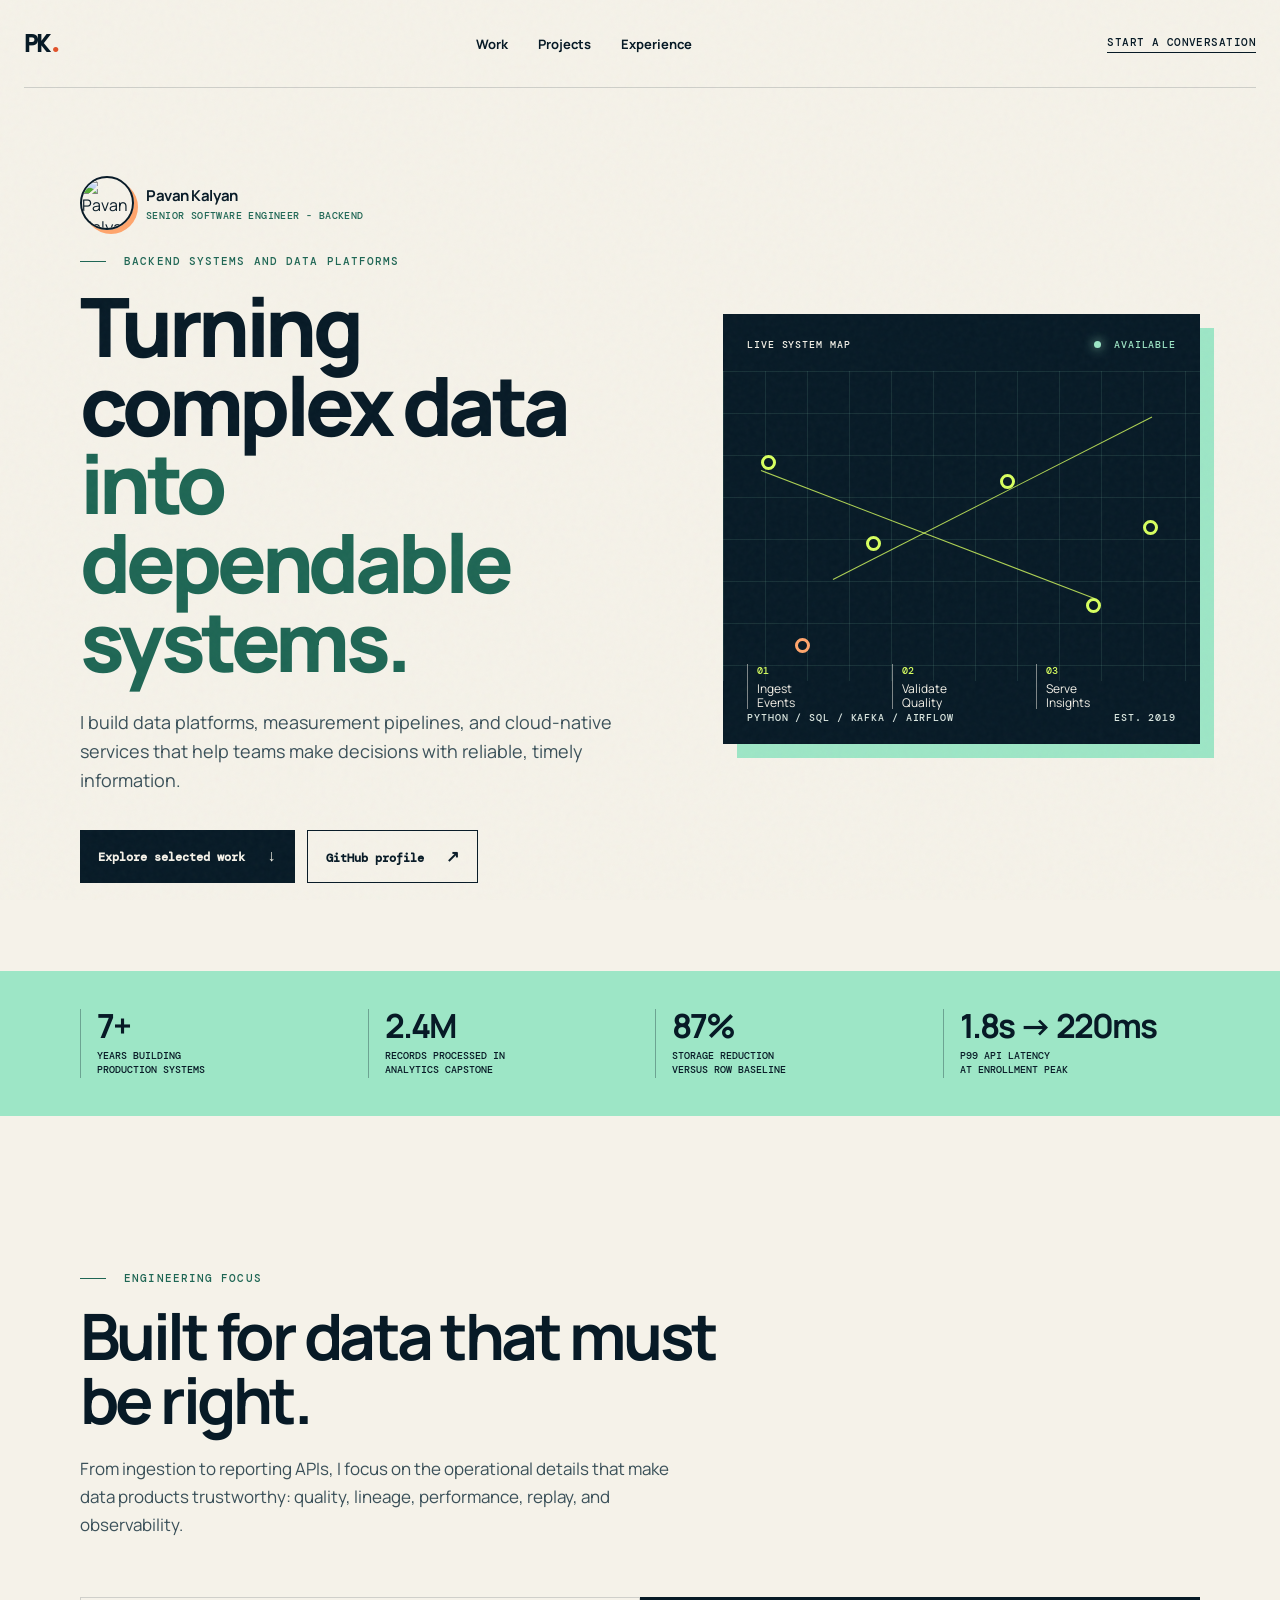
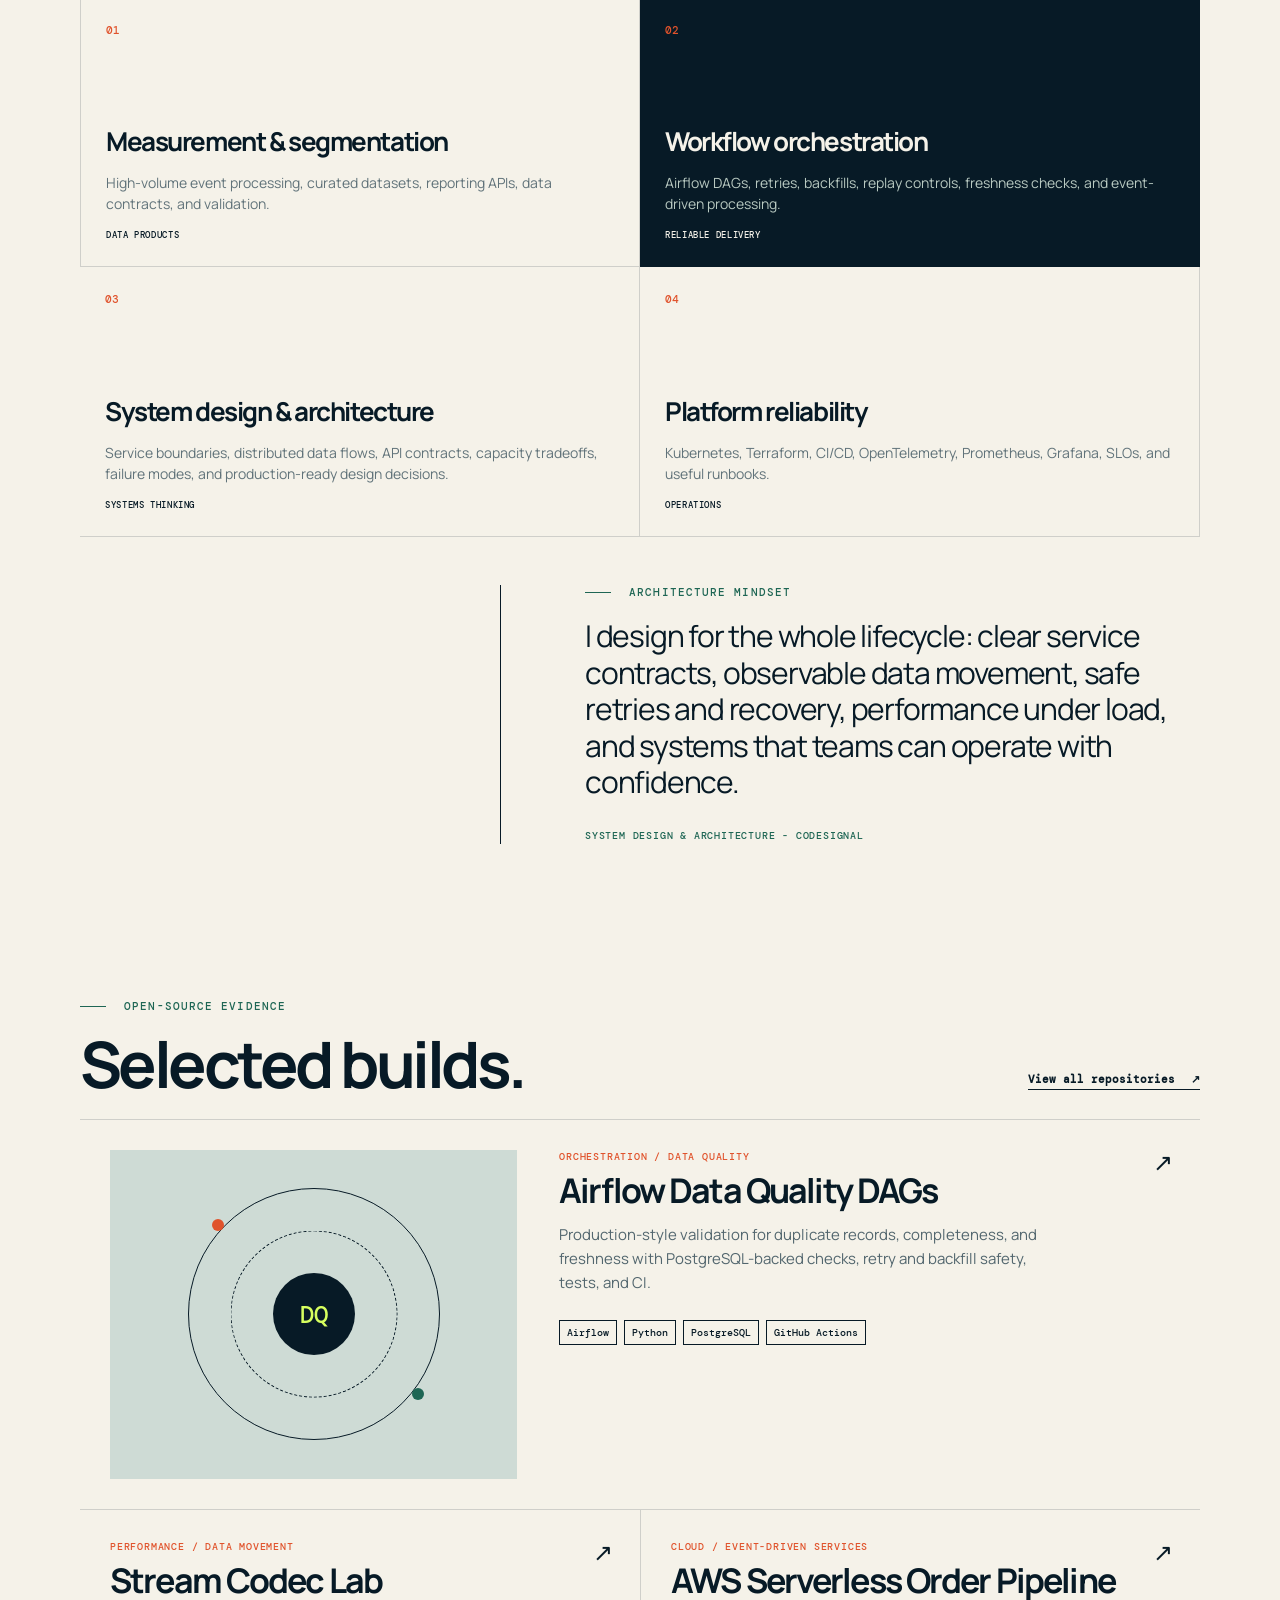
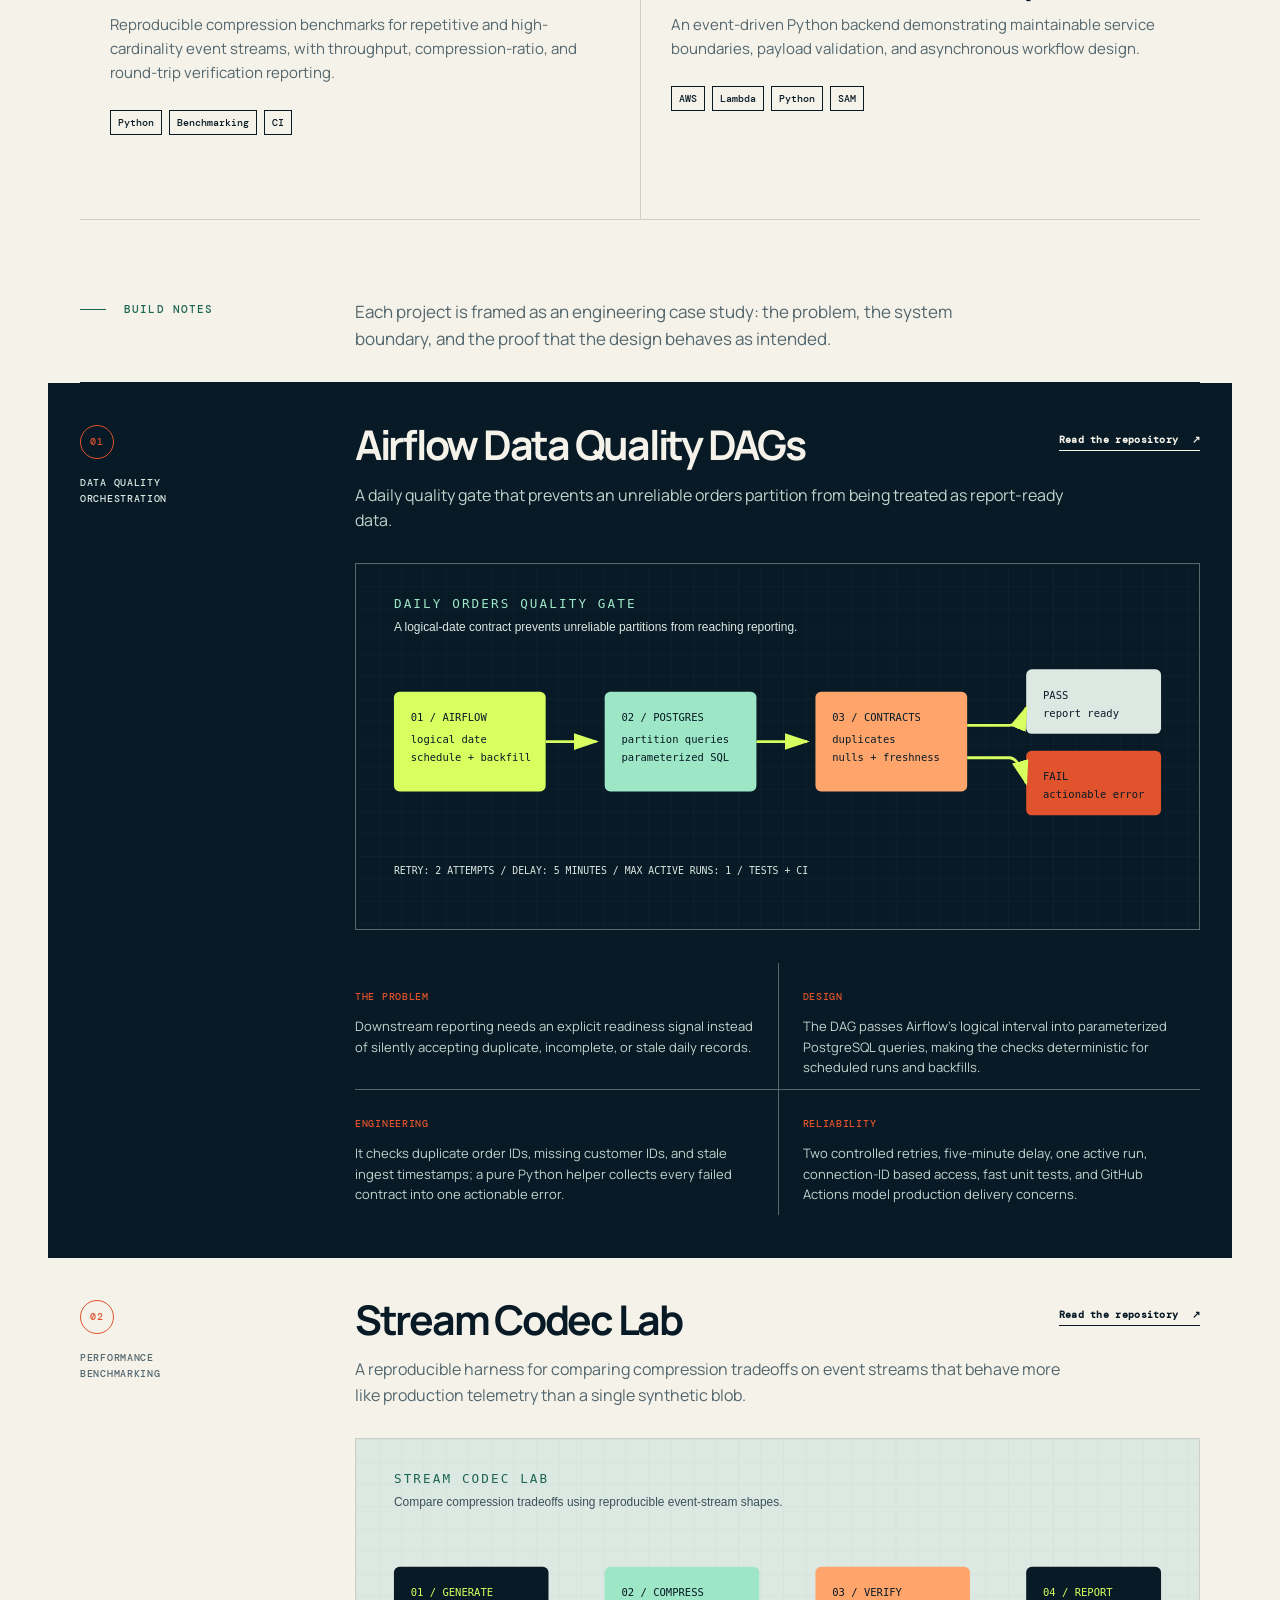
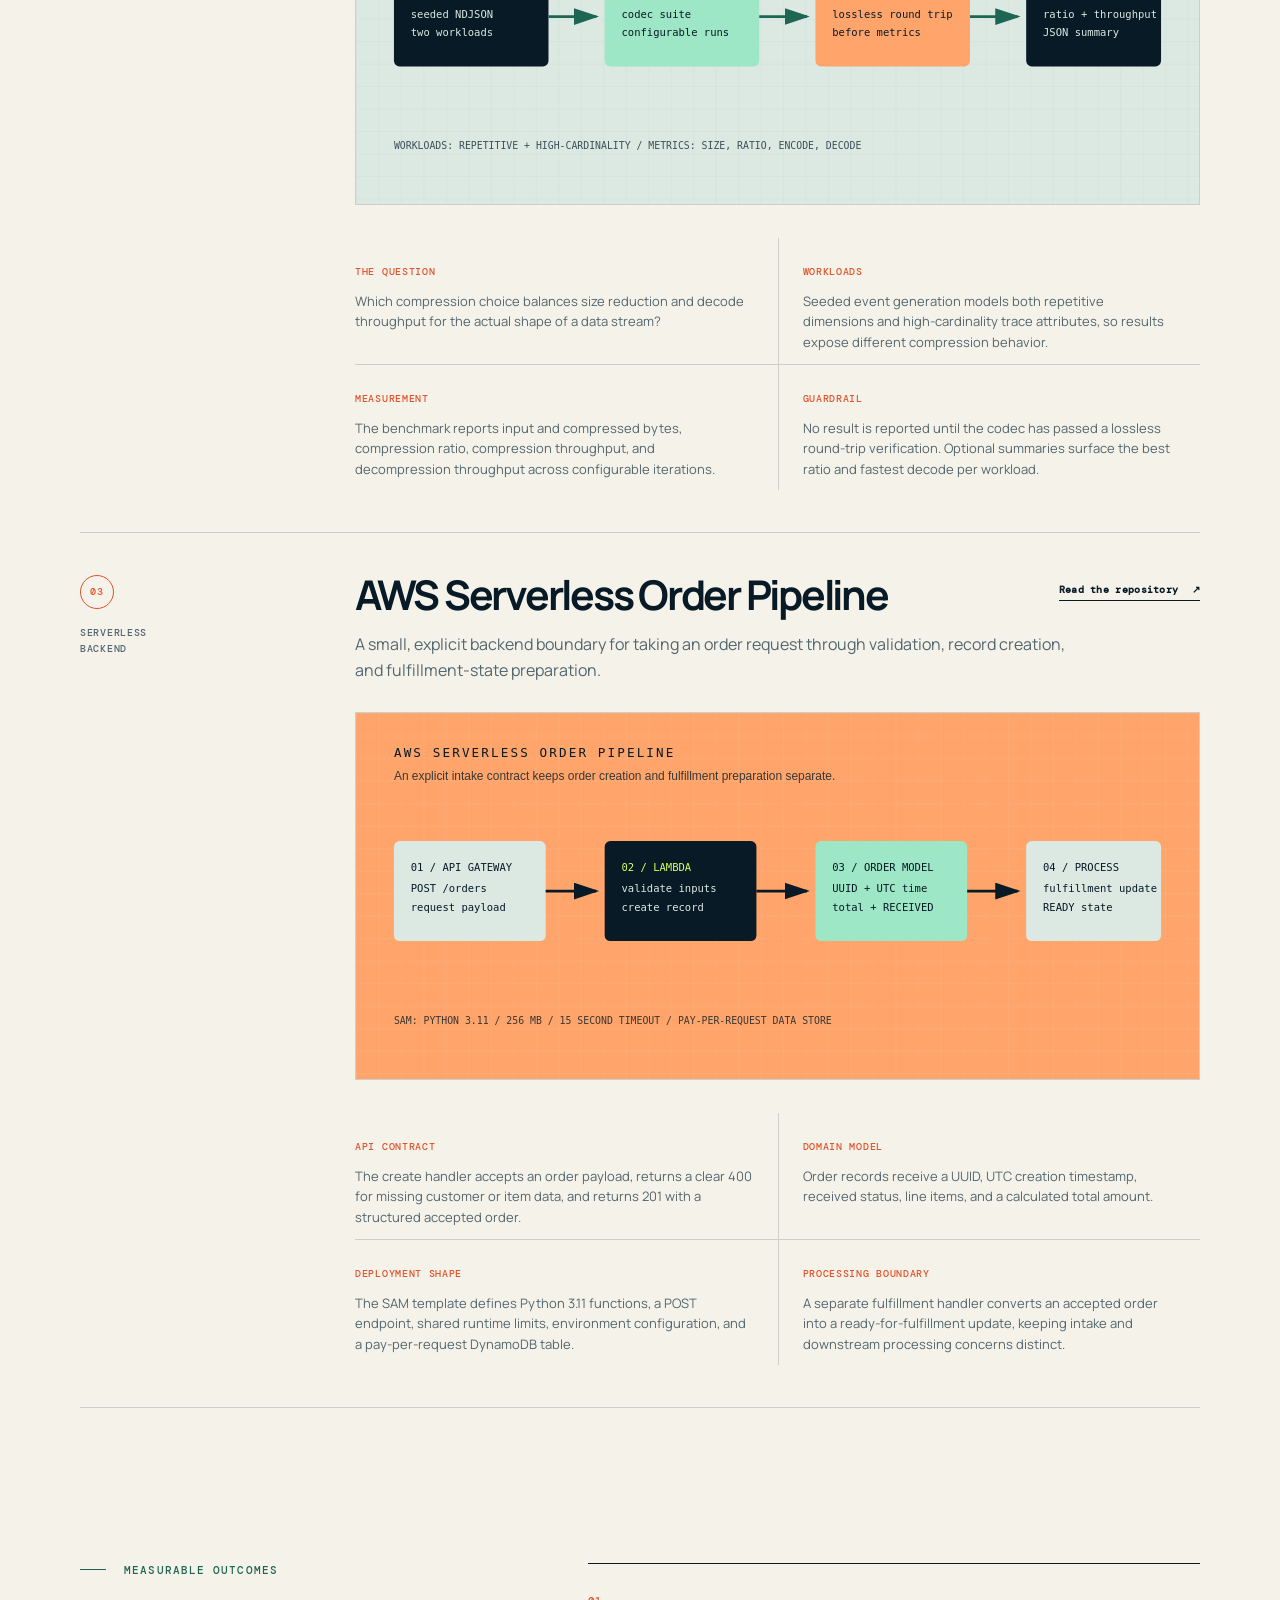
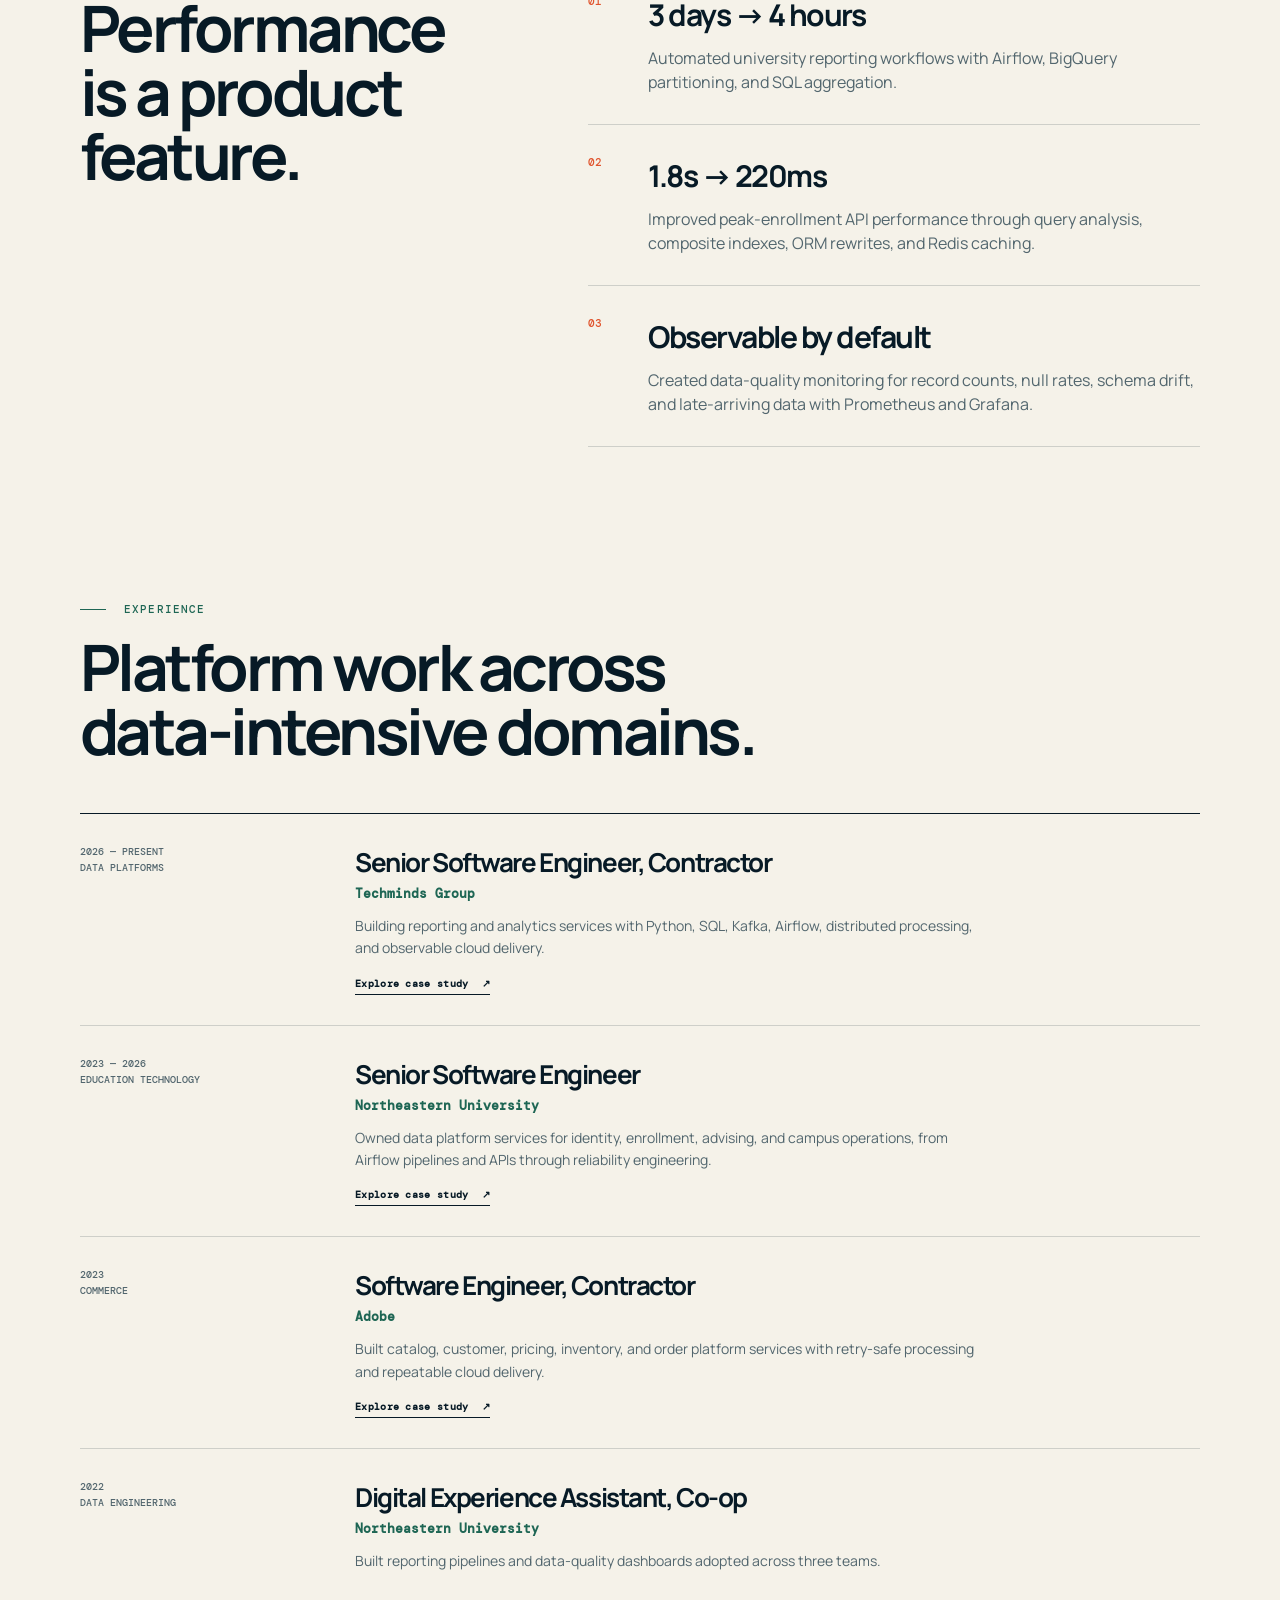
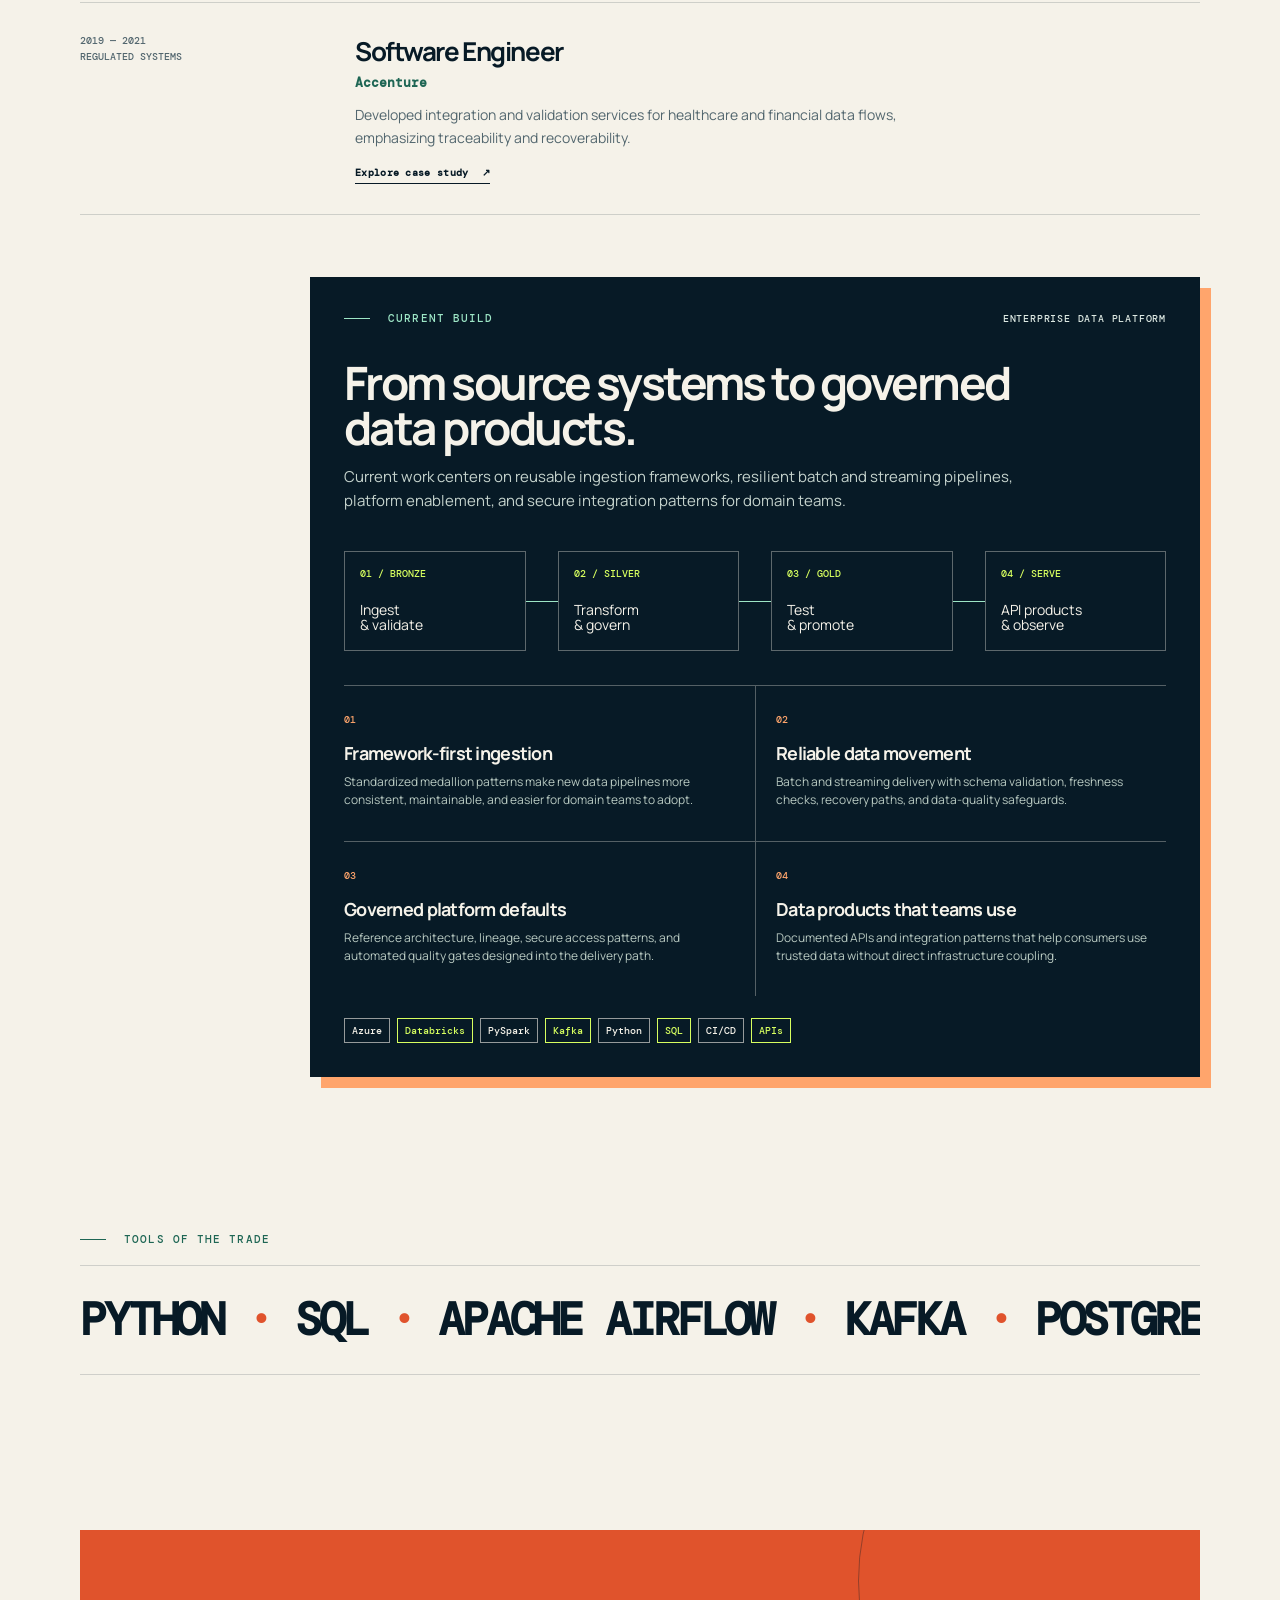
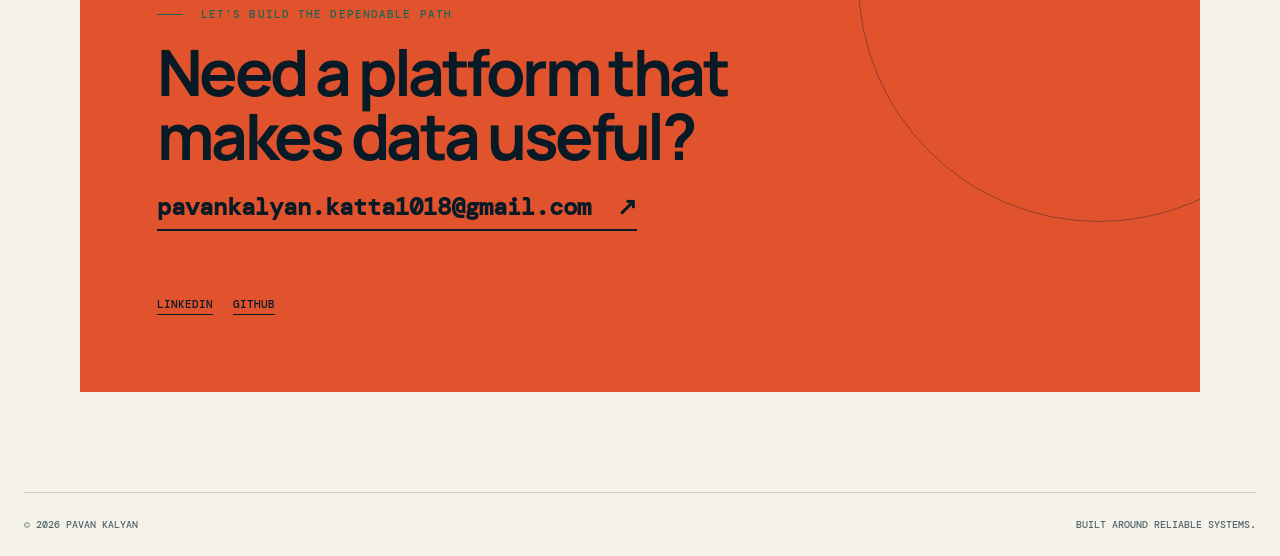
==== commit 78de6138: "Add profile identity to portfolio hero" ====
--- a/index.html
+++ b/index.html
@@ -31,7 +31,11 @@
     <main id="top">
       <section class="hero section-shell">
         <div class="hero-copy reveal">
-          <p class="eyebrow"><span></span> Senior software engineer</p>
+          <div class="identity-lockup">
+            <img src="https://github.com/PavanKalyan-1718.png?size=400" alt="Pavan Kalyan" />
+            <div><strong>Pavan Kalyan</strong><span>Senior Software Engineer - Backend</span></div>
+          </div>
+          <p class="eyebrow"><span></span> Backend systems and data platforms</p>
           <h1>Turning complex data <em>into dependable systems.</em></h1>
           <p class="lede">
             I build data platforms, measurement pipelines, and cloud-native services that help teams make decisions with reliable, timely information.
--- a/styles.css
+++ b/styles.css
@@ -7,7 +7,7 @@
 .site-header { width: min(1280px, calc(100% - 48px)); margin: auto; height: 88px; display: flex; align-items: center; justify-content: space-between; border-bottom: 1px solid var(--line); position: relative; z-index: 10; }
 .wordmark { font: 700 24px var(--mono); letter-spacing: -2px; }.wordmark span { color: #e0532c; }.site-header nav { display: flex; gap: 30px; font-size: 13px; font-weight: 700; }.site-header nav a:hover, .header-link:hover { color: #e0532c; }.header-link { font: 500 11px var(--mono); text-transform: uppercase; letter-spacing: .04em; border-bottom: 1px solid var(--ink); padding-bottom: 3px; }
 .section-shell { width: min(1120px, calc(100% - 48px)); margin: auto; }.hero { min-height: 660px; display: grid; grid-template-columns: 1.1fr .9fr; align-items: center; gap: 60px; padding: 88px 0; }.eyebrow { color: #1e6654; font: 500 11px var(--mono); letter-spacing: .1em; text-transform: uppercase; margin: 0 0 19px; }.eyebrow span { display: inline-block; width: 26px; height: 1px; background: currentColor; vertical-align: middle; margin: 0 10px 2px 0; }
-h1, h2, h3, p { margin-top: 0; } h1, h2, h3 { letter-spacing: -.055em; } h1 { font-size: clamp(52px, 6.4vw, 90px); font-weight: 800; line-height: .96; max-width: 680px; margin-bottom: 28px; } h1 em { color: #1e6654; font-style: normal; } .lede { font-size: 18px; line-height: 1.6; max-width: 570px; color: #3a5059; }.hero-actions { display: flex; flex-wrap: wrap; gap: 12px; margin-top: 35px; }.button { font: 700 12px var(--mono); padding: 15px 18px; transition: transform .2s, background .2s; }.button:hover { transform: translateY(-3px); }.button-primary { background: var(--ink); color: var(--paper); }.button-primary span, .button-secondary span { margin-left: 15px; font-size: 16px; }.button-secondary { border: 1px solid var(--ink); }
+h1, h2, h3, p { margin-top: 0; } h1, h2, h3 { letter-spacing: -.055em; } h1 { font-size: clamp(52px, 6.4vw, 90px); font-weight: 800; line-height: .96; max-width: 680px; margin-bottom: 28px; } h1 em { color: #1e6654; font-style: normal; } .identity-lockup { display: flex; align-items: center; gap: 12px; margin: 0 0 24px; }.identity-lockup img { width: 54px; height: 54px; border-radius: 50%; object-fit: cover; border: 2px solid var(--ink); box-shadow: 4px 4px 0 var(--amber); }.identity-lockup strong, .identity-lockup span { display: block; }.identity-lockup strong { font-size: 15px; letter-spacing: -.03em; }.identity-lockup span { margin-top: 3px; color: #1e6654; font: 500 10px var(--mono); letter-spacing: .04em; text-transform: uppercase; }.lede { font-size: 18px; line-height: 1.6; max-width: 570px; color: #3a5059; }.hero-actions { display: flex; flex-wrap: wrap; gap: 12px; margin-top: 35px; }.button { font: 700 12px var(--mono); padding: 15px 18px; transition: transform .2s, background .2s; }.button:hover { transform: translateY(-3px); }.button-primary { background: var(--ink); color: var(--paper); }.button-primary span, .button-secondary span { margin-left: 15px; font-size: 16px; }.button-secondary { border: 1px solid var(--ink); }
 .signal-panel { min-height: 430px; background: var(--ink); color: var(--paper); padding: 24px; position: relative; overflow: hidden; box-shadow: 14px 14px 0 var(--mint); }.panel-topline, .panel-footer { display: flex; justify-content: space-between; font: 500 10px var(--mono); letter-spacing: .09em; }.status { color: var(--mint); }.status i { display: inline-block; width: 7px; height: 7px; background: var(--mint); border-radius: 50%; margin-right: 6px; box-shadow: 0 0 11px var(--mint); }.signal-grid { position: relative; height: 310px; background-image: linear-gradient(rgba(157,230,198,.11) 1px, transparent 1px), linear-gradient(90deg, rgba(157,230,198,.11) 1px, transparent 1px); background-size: 42px 42px; margin: 20px -24px 0; }.signal-grid::before, .signal-grid::after { content: ""; position: absolute; width: 75%; height: 1px; background: var(--acid); transform-origin: left; opacity: .8; }.signal-grid::before { left: 8%; top: 32%; transform: rotate(21deg); }.signal-grid::after { left: 23%; top: 67%; transform: rotate(-27deg); }.node { position: absolute; width: 15px; height: 15px; border: 3px solid var(--acid); border-radius: 50%; background: var(--ink); z-index: 1; }.node-one { top: 27%; left: 8%; }.node-two { top: 53%; left: 30%; }.node-three { top: 33%; left: 58%; }.node-four { top: 73%; left: 76%; }.node-five { top: 48%; left: 88%; }.node-six { top: 86%; left: 15%; border-color: var(--amber); }.signal-categories { position: absolute; inset: auto 24px 35px; display: grid; grid-template-columns: repeat(3, 1fr); gap: 5px; }.signal-categories div { border-left: 1px solid rgba(245,242,233,.5); padding-left: 9px; display: grid; gap: 5px; }.signal-categories strong { font: 500 10px var(--mono); color: var(--acid); }.signal-categories span { font-size: 12px; line-height: 1.15; }.panel-footer { position: absolute; bottom: 20px; left: 24px; right: 24px; color: var(--mist); }
 .proof-band { background: var(--mint); display: grid; grid-template-columns: repeat(4, 1fr); padding: 38px max(24px, calc((100vw - 1120px) / 2)); gap: 30px; }.proof-band div { border-left: 1px solid rgba(7,26,38,.32); padding-left: 16px; }.proof-band strong { display: block; font-size: clamp(25px, 2.6vw, 37px); letter-spacing: -.06em; line-height: 1; }.proof-band span { display: block; font: 500 10px/1.45 var(--mono); margin-top: 7px; text-transform: uppercase; }
 .work, .projects, .impact, .experience, .toolkit { padding-top: 155px; }.section-intro { max-width: 690px; }.section-intro h2, .section-heading h2, .impact h2, .contact h2 { font-size: clamp(38px, 5vw, 66px); line-height: 1; margin-bottom: 23px; }.section-intro > p:last-child { font-size: 17px; line-height: 1.65; color: #3a5059; max-width: 610px; }.focus-grid { display: grid; grid-template-columns: repeat(3, 1fr); margin-top: 58px; }.focus-card { border: 1px solid var(--line); min-height: 310px; padding: 25px; display: flex; flex-direction: column; align-items: flex-start; }.focus-card + .focus-card { border-left: 0; }.focus-card-featured { background: var(--ink); color: var(--paper); }.card-index { font: 500 11px var(--mono); color: #e0532c; }.focus-card h3 { font-size: 26px; line-height: 1; margin: auto 0 18px; }.focus-card p { font-size: 14px; line-height: 1.55; color: #61737a; }.focus-card-featured p { color: #b8c9c1; }.tag { font: 500 9px var(--mono); letter-spacing: .07em; }
